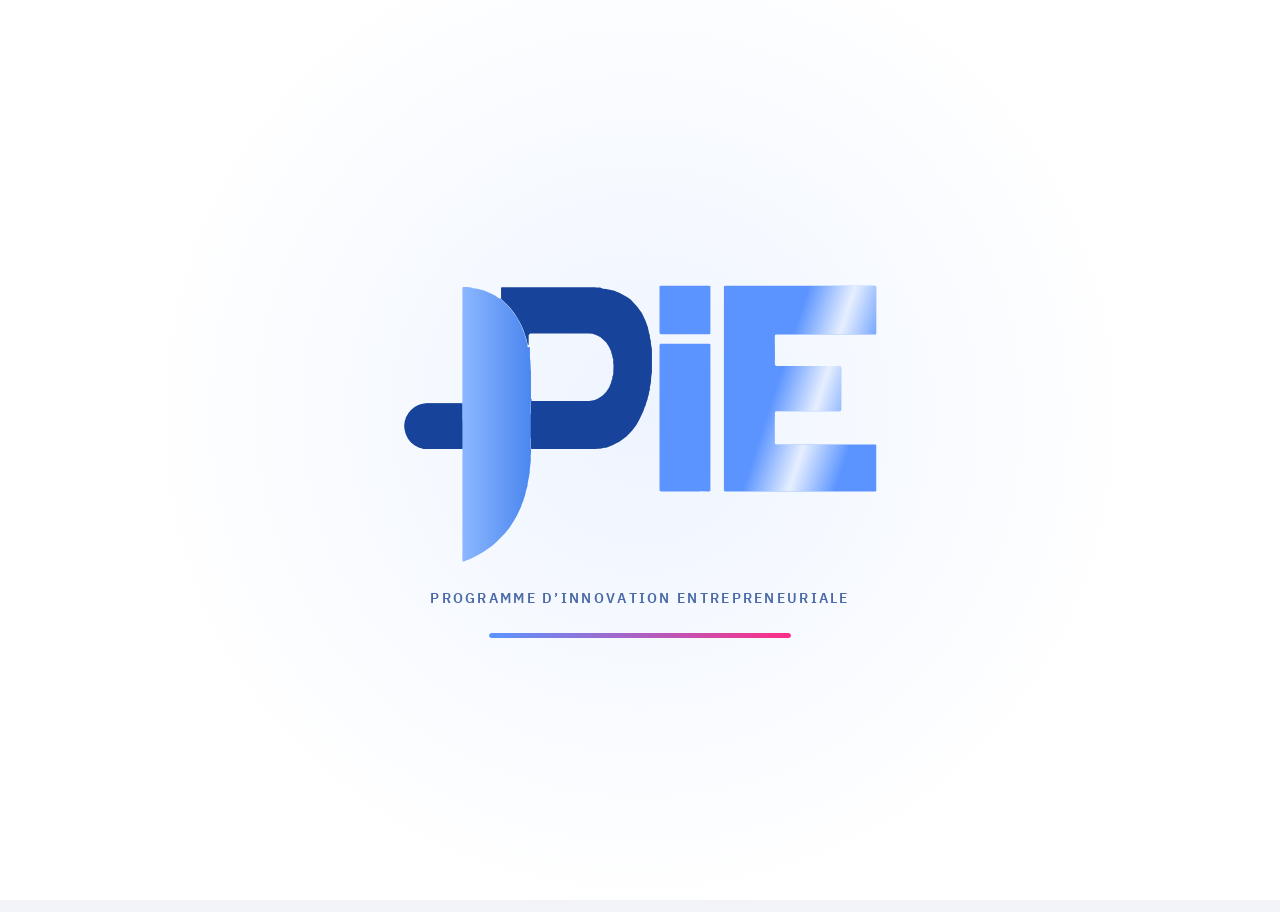
==== index.html @ 82e71725 "Add files via upload" ====
<!doctype html>
<html lang="ar" dir="rtl">
<head>
<meta charset="utf-8">
<meta name="viewport" content="width=device-width,initial-scale=1,viewport-fit=cover">
<meta name="theme-color" content="#154294">
<link rel="manifest" href="manifest.webmanifest">
<link rel="icon" type="image/png" href="icon-192.png">
<link rel="apple-touch-icon" href="apple-touch-icon.png">
<meta name="mobile-web-app-capable" content="yes">
<meta name="apple-mobile-web-app-capable" content="yes">
<meta name="apple-mobile-web-app-title" content="PIE">
<style>:root{color-scheme:light;padding-top:env(safe-area-inset-top,0px);padding-bottom:env(safe-area-inset-bottom,0px)}body{margin:0;font:14px system-ui,sans-serif}img{max-width:100%}[hidden]{display:none!important}</style>
<title>PIE</title>
<link rel="stylesheet" href="https://fonts.googleapis.com/css2?family=IBM+Plex+Sans+Arabic:wght@400;600&family=Reem+Kufi:wght@500;700&display=swap">
<style>
/* Layout: one phone-width column with three tabs (اليوم / التحديات / المذكرة).
   The eight-point khatam star from zellige tilework is the signature mark: outline = pending, filled = done. */
:root {
  --bg: #F2F4FA;
  --surface: #FFFFFF;
  --surface-2: #E8ECF7;
  --ink: #10173A;
  --ink-2: #4A5380;
  --line: #D5DAEE;
  --accent: #154294;
  --accent-ink: #FFFFFF;
  --gold-bg: #FFF1CC;
  --gold-ink: #7A4E00;
  --danger: #B42318;
  --font-display: "Reem Kufi", "Noto Kufi Arabic", "Segoe UI", system-ui, sans-serif;
  --font-body: "IBM Plex Sans Arabic", "Noto Sans Arabic", "Segoe UI", system-ui, sans-serif;
}
@media (prefers-color-scheme: dark) {
  :root:not([data-theme="light"]) {
    --bg: #0C1130; --surface: #151B42; --surface-2: #1F2754; --ink: #EAEDFF; --ink-2: #A3ABD6;
    --line: #2A3366; --accent: #8DB4FF; --accent-ink: #0C1130; --gold-bg: #3A2F10; --gold-ink: #FFD479; --danger: #FF8A7A;
    color-scheme: dark;
  }
}
:root[data-theme="dark"] {
  --bg: #0C1130; --surface: #151B42; --surface-2: #1F2754; --ink: #EAEDFF; --ink-2: #A3ABD6;
  --line: #2A3366; --accent: #8DB4FF; --accent-ink: #0C1130; --gold-bg: #3A2F10; --gold-ink: #FFD479; --danger: #FF8A7A;
  color-scheme: dark;
}

body {
  background: var(--bg);
  color: var(--ink);
  font-family: var(--font-body);
  font-size: 16px;
  line-height: 1.6;
  padding-block: 20px 48px;
  padding-left: max(16px, env(safe-area-inset-left, 0px));
  padding-right: max(16px, env(safe-area-inset-right, 0px));
}
.app { max-width: 520px; margin-inline: auto; display: grid; gap: 20px; }
.panel { display: grid; gap: 20px; }
button, input, textarea { font: inherit; color: inherit; }
button { cursor: pointer; }
:focus-visible { outline: 3px solid var(--accent); outline-offset: 2px; }

.head { display: grid; gap: 2px; }
.date { margin: 0; color: var(--ink-2); font-size: 14px; }
h1 { margin: 0; font-family: var(--font-display); font-weight: 700; font-size: 38px; line-height: 1.3; text-wrap: balance; }
h2 { margin: 0; font-family: var(--font-display); font-weight: 700; font-size: 22px; }
h3 { margin: 0; font-family: var(--font-display); font-weight: 700; font-size: 20px; line-height: 1.4; }
.sub { margin: 0; color: var(--ink-2); font-size: 14px; }

.tabs { position: sticky; top: max(8px, env(safe-area-inset-top, 0px)); z-index: 50; display: grid; grid-template-columns: repeat(5, minmax(0, 1fr)); gap: 2px; background: var(--surface); border: 1px solid var(--line); border-radius: 18px; padding: 5px; box-shadow: 0 6px 18px rgba(16,23,58,.08); }
.tab { position: relative; border: 0; background: none; border-radius: 14px; padding: 8px 2px 10px; display: grid; justify-items: center; gap: 2px; font-size: 12px; font-weight: 600; color: var(--ink-2); transition: color .2s; }
.tab svg { width: 24px; height: 24px; fill: none; stroke: currentColor; stroke-width: 1.8; stroke-linecap: round; stroke-linejoin: round; transition: transform .25s; }
.tab[aria-selected="true"] { color: var(--accent); }
.tab[aria-selected="true"] svg { transform: scale(1.08); }
.tab[aria-selected="true"] { background: var(--surface-2); }
.tab[aria-selected="true"]::after { content: ""; position: absolute; bottom: 2px; width: 22px; height: 3px; border-radius: 3px; background: var(--accent); }
.panel:not([hidden]) { animation: fade2 .28s ease; }

/* today card */
.today { background: var(--surface); border: 1px solid var(--line); border-radius: 22px; padding: 18px; display: grid; gap: 14px; }
.today-top { display: flex; align-items: center; gap: 16px; }
.big { font-family: var(--font-display); font-weight: 700; font-size: 60px; line-height: 1; display: flex; align-items: baseline; gap: 2px; font-variant-numeric: tabular-nums; }
.big .of { font-size: 26px; color: var(--ink-2); }
.t1 { margin: 0; font-weight: 600; font-size: 18px; }
.t2 { margin: 0; color: var(--ink-2); font-size: 14px; font-variant-numeric: tabular-nums; }
.stars { display: flex; flex-wrap: wrap; gap: 6px; }
.mini { width: 24px; height: 24px; color: var(--accent); flex: none; }
.mini polygon { fill: none; stroke: currentColor; stroke-width: 2.2; stroke-linejoin: round; }
.mini.on polygon { fill: currentColor; }
.cheer { margin: 0; font-size: 15px; }
.today.all { background: var(--accent); border-color: var(--accent); color: var(--accent-ink); }
.today.all .big .of, .today.all .t2 { color: inherit; opacity: .85; }
.today.all .mini { color: var(--accent-ink); }

.sec { display: flex; align-items: baseline; justify-content: space-between; gap: 12px; margin: 0 4px 8px; }
.sec span { color: var(--ink-2); font-size: 14px; }

.banner { display: flex; flex-wrap: wrap; align-items: center; justify-content: space-between; gap: 8px 12px; background: var(--gold-bg); color: var(--gold-ink); border-radius: 14px; padding: 10px 14px; font-size: 14px; margin-bottom: 10px; }
.banner p { margin: 0; min-width: 0; }
.banner button { background: none; border: 0; padding: 4px 0; font-weight: 600; text-decoration: underline; color: inherit; }

/* habit rows */
.habits { background: var(--surface); border: 1px solid var(--line); border-radius: 22px; padding-inline: 16px; }
.habit { display: grid; gap: 12px; padding-block: 16px; border-top: 1px solid var(--line); }
.habit:first-child { border-top: 0; }
.hrow { display: grid; grid-template-columns: 56px minmax(0, 1fr) 40px; gap: 14px; align-items: center; }
.hrow.noMenu { grid-template-columns: 56px minmax(0, 1fr); }
.star { width: 56px; height: 56px; padding: 0; border: 0; background: none; color: var(--accent); border-radius: 14px; }
.star svg { width: 100%; height: 100%; display: block; }
.star polygon { fill: transparent; stroke: currentColor; stroke-width: 2; stroke-linejoin: round; transition: fill .15s; }
.star:hover polygon { fill: var(--surface-2); }
.star[aria-pressed="true"] polygon { fill: var(--accent); }
.star .ck { fill: none; stroke: var(--accent-ink); stroke-width: 3.5; stroke-linecap: round; stroke-linejoin: round; }
.star.pop svg { animation: pop .28s ease-out; }
@keyframes pop { 0% { transform: scale(.78); } 60% { transform: scale(1.12); } 100% { transform: scale(1); } }
.info { min-width: 0; display: grid; gap: 4px; }
.name { margin: 0; font-weight: 600; font-size: 17px; line-height: 1.4; overflow-wrap: anywhere; display: flex; flex-wrap: wrap; gap: 4px 8px; align-items: center; }
.tag { font-size: 11px; font-weight: 600; background: var(--gold-bg); color: var(--gold-ink); border-radius: 6px; padding: 0 7px; }
.tag.ch { background: var(--surface-2); color: var(--accent); }
.meta { display: flex; flex-wrap: wrap; gap: 4px 10px; align-items: center; font-size: 13px; color: var(--ink-2); }
.pill { display: inline-block; background: var(--surface-2); color: var(--ink-2); border-radius: 999px; padding: 1px 11px; font-size: 13px; font-weight: 600; }
.pill.hot { background: var(--gold-bg); color: var(--gold-ink); }
.more { width: 40px; height: 40px; border: 0; background: none; border-radius: 12px; color: var(--ink-2); display: grid; place-items: center; }
.more:hover, .more[aria-expanded="true"] { background: var(--surface-2); }
.bar { height: 6px; border-radius: 99px; background: var(--surface-2); overflow: hidden; }
.bar i { display: block; height: 100%; background: var(--accent); border-radius: 99px; }

.week { display: grid; grid-template-columns: repeat(7, minmax(0, 1fr)); gap: 6px; }
.day { display: grid; gap: 4px; justify-items: center; border: 0; background: none; padding: 0; min-width: 0; }
.dl { font-size: 11px; color: var(--ink-2); line-height: 1.2; white-space: nowrap; }
.dt { width: 100%; height: 30px; border-radius: 8px; background: var(--surface-2); display: grid; place-items: center; color: var(--accent-ink); }
.dt svg { width: 14px; height: 14px; fill: none; stroke: currentColor; stroke-width: 2.4; stroke-linecap: round; stroke-linejoin: round; opacity: 0; }
.day.on .dt { background: var(--accent); }
.day.on .dt svg { opacity: 1; }
.day.today .dt { box-shadow: 0 0 0 2px var(--surface), 0 0 0 4px var(--accent); }
.day.today .dl { color: var(--accent); font-weight: 600; }
.day:hover .dt { filter: brightness(.95); }

.menu { display: flex; justify-content: flex-start; }
.danger { background: none; border: 1px solid var(--line); border-radius: 10px; color: var(--danger); padding: 6px 14px; font-size: 14px; font-weight: 600; }
.danger:hover { background: var(--surface-2); }
.empty { margin: 0; padding-block: 20px 8px; color: var(--ink-2); text-align: center; }
.goto { display: flex; flex-wrap: wrap; justify-content: center; gap: 8px; padding-bottom: 18px; }

/* shared form bits */
.card { background: var(--surface); border: 1px solid var(--line); border-radius: 22px; padding: 16px; display: grid; gap: 14px; }
.form { display: flex; gap: 10px; }
input[type="text"], input[type="number"], textarea {
  box-sizing: border-box; width: 100%; min-width: 0; border: 1px solid var(--line); background: var(--bg); border-radius: 12px; padding: 10px 14px; font-size: 16px;
}
input[type="text"], input[type="number"] { height: 48px; }
textarea { min-height: 76px; resize: vertical; field-sizing: content; line-height: 1.6; }
input::placeholder, textarea::placeholder { color: var(--ink-2); opacity: .8; }
.btn { height: 48px; padding-inline: 22px; border: 0; border-radius: 12px; background: var(--accent); color: var(--accent-ink); font-weight: 600; }
.btn:disabled { opacity: .4; cursor: default; }
.btn.ghost { background: none; border: 1px solid var(--line); color: var(--ink); }
.sug-label { margin: 0; font-size: 13px; color: var(--ink-2); }
.chips { display: flex; flex-wrap: wrap; gap: 8px; }
.chip { border: 1px solid var(--line); background: none; border-radius: 999px; padding: 6px 14px; font-size: 14px; }
.chip:hover { background: var(--surface-2); }
.lab { display: block; margin: 0 0 6px; font-size: 14px; font-weight: 600; }

/* challenges */
.grid { display: grid; grid-template-columns: repeat(5, minmax(0, 1fr)); gap: 6px; }
.cell { height: 44px; border: 0; border-radius: 10px; background: var(--surface-2); color: var(--ink-2); font-family: var(--font-display); font-weight: 700; font-variant-numeric: tabular-nums; }
.cell.on { background: var(--accent); color: var(--accent-ink); }
.cell.now { box-shadow: 0 0 0 2px var(--surface), 0 0 0 4px var(--accent); }
.cell:disabled { opacity: .45; cursor: default; }
.cell.on:disabled { opacity: 1; }
/* library */
.lib-note { gap: 10px; }
.lib-note input[type="text"] { font-weight: 700; }
.lib-note textarea { min-height: 120px; }
.lib-pdf { display: flex; align-items: center; gap: 10px; padding: 10px 0; border-top: 1px solid var(--line); }
.lib-pdf:first-child { border-top: 0; }
.lib-pdf .pi { flex: 1; min-width: 0; }
.lib-pdf .pn { margin: 0; font-weight: 600; overflow-wrap: anywhere; }
.lib-pdf .btn { height: 40px; padding-inline: 16px; }
.star:disabled { cursor: default; }
.gl { display: flex; justify-content: space-between; gap: 8px; margin: 0 0 8px; font-size: 14px; font-weight: 600; }
.gl span { color: var(--ink-2); font-weight: 400; font-variant-numeric: tabular-nums; }
.pick { display: grid; gap: 8px; }
.opt { display: flex; align-items: flex-start; gap: 10px; text-align: start; border: 1px solid var(--line); background: none; border-radius: 12px; padding: 10px 14px; line-height: 1.5; }
.opt:hover { background: var(--surface-2); }
.opt[aria-pressed="true"] { border-color: var(--accent); background: var(--surface-2); box-shadow: inset 0 0 0 1px var(--accent); }
.opt .mk { flex: none; width: 20px; height: 20px; margin-top: 2px; border: 2px solid var(--accent); border-radius: 6px; display: grid; place-items: center; }
.opt .mk svg { width: 12px; height: 12px; fill: none; stroke: var(--accent-ink); stroke-width: 3; stroke-linecap: round; stroke-linejoin: round; opacity: 0; }
.opt[aria-pressed="true"] .mk { background: var(--accent); }
.opt[aria-pressed="true"] .mk svg { opacity: 1; }
.opt small { display: block; color: var(--ink-2); font-size: 13px; }
.opts { display: flex; flex-wrap: wrap; gap: 8px; }
.opts .opt { padding: 8px 18px; }
.row-end { display: flex; flex-wrap: wrap; gap: 8px 12px; align-items: center; justify-content: space-between; }

/* workbook */
.wlist { background: var(--surface); border: 1px solid var(--line); border-radius: 22px; padding-inline: 16px; }
.wsec { border-top: 1px solid var(--line); }
.wsec:first-child { border-top: 0; }
.whead { width: 100%; display: grid; grid-template-columns: 24px minmax(0, 1fr) auto; gap: 14px; align-items: center; text-align: start; background: none; border: 0; padding-block: 14px; }
.whead .wt { font-family: var(--font-display); font-weight: 700; font-size: 18px; line-height: 1.4; display: flex; flex-wrap: wrap; gap: 4px 8px; align-items: center; }
.whead .wp { color: var(--ink-2); font-size: 13px; font-variant-numeric: tabular-nums; }
.wbody { display: grid; gap: 16px; padding-bottom: 18px; }
.q { display: block; margin: 0 0 6px; font-weight: 600; font-size: 15px; line-height: 1.6; }
.hint { margin: 0; color: var(--ink-2); font-size: 14px; background: var(--surface-2); border-radius: 12px; padding: 8px 12px; }
.tbl { display: grid; gap: 10px; }
.trow { border: 1px solid var(--line); border-radius: 14px; padding: 12px; display: grid; gap: 10px; }
.trow h4 { margin: 0; font-family: var(--font-display); font-size: 17px; }
.fld label { display: block; margin-bottom: 4px; font-size: 13px; color: var(--ink-2); line-height: 1.5; }
.total { display: grid; gap: 6px; }
.total p { margin: 0; font-size: 14px; }
.total b { font-family: var(--font-display); font-size: 20px; font-variant-numeric: tabular-nums; }
.share { margin: 0; font-size: 13px; color: var(--ink-2); }
.foot { margin: 0; text-align: center; font-size: 13px; color: var(--ink-2); }

.tools { display: grid; grid-template-columns: 1fr; gap: 10px; }
.tools .btn { width: 100%; }
#toolmsg { margin: 0; min-height: 1.6em; }
.head { display: flex; align-items: center; gap: 12px; }
.head .logo { order: 1; } .head .date { order: 2; flex: 1; text-align: center; font-size: 13px; } .head .menu-btn { order: 3; }
html[dir="ltr"] .head .menu-btn { order: 0; }
.menu-btn { flex: none; width: 44px; height: 44px; display: grid; place-items: center; border: 1px solid var(--line); border-radius: 12px; background: var(--surface); color: var(--ink); }
.menu-btn svg { width: 22px; height: 22px; fill: none; stroke: currentColor; stroke-width: 2; stroke-linecap: round; }
.logo { display: flex; align-items: center; direction: ltr; line-height: 0; padding-block: 4px 2px; }
.logo svg { height: 38px; width: auto; }
.pd { fill: var(--pd); } .pl { fill: var(--pl); }
:root { --pd: #154294; --pl: #5B93FF; }
@media (prefers-color-scheme: dark) { :root:not([data-theme="light"]) { --pd: #A9C4FF; --pl: #7FA8FF; } }
:root[data-theme="dark"] { --pd: #A9C4FF; --pl: #7FA8FF; }
a.btn { display: inline-flex; align-items: center; justify-content: center; text-decoration: none; }
.ikihero { display: grid; gap: 14px; }
.iki-svg { width: 100%; max-width: 330px; margin: 0 auto; display: block; overflow: visible; }
.iki-svg circle { transition: fill-opacity .35s; }
.iki-svg text { fill: var(--ink); font-family: var(--font-body); font-size: 11px; font-weight: 600; text-anchor: middle; }
.iki-svg .ctr { font-family: var(--font-display); font-size: 13px; fill: var(--accent); }
.iki-svg.anim circle { transform-box: fill-box; transform-origin: center; animation: ikin .8s cubic-bezier(.2,.8,.2,1) both; }
.iki-svg.anim circle:nth-of-type(2) { animation-delay: .12s; } .iki-svg.anim circle:nth-of-type(3) { animation-delay: .24s; } .iki-svg.anim circle:nth-of-type(4) { animation-delay: .36s; }
@keyframes ikin { from { transform: scale(.2); opacity: 0; } }
.pct { display: flex; justify-content: space-between; font-size: 14px; font-weight: 600; margin-bottom: 6px; }
.pct span { color: var(--ink-2); font-weight: 400; }
.bar i { transition: width .4s ease; }
.scrim { position: fixed; inset: 0; z-index: 60; background: rgba(8,12,40,.5); animation: fade2 .2s ease; }
.drawer { position: fixed; top: 0; bottom: 0; left: 0; z-index: 70; width: min(320px, 86vw); box-sizing: border-box; background: var(--bg); border-inline-end: 1px solid var(--line); padding: max(20px, env(safe-area-inset-top, 0px)) 18px 24px; display: grid; align-content: start; gap: 14px; overflow-y: auto; animation: slin .25s ease; }
.scrim[hidden], .drawer[hidden] { display: none !important; }
.dhead { display: flex; justify-content: space-between; align-items: center; }
.dhead h2 { margin: 0; }
.x { width: 40px; height: 40px; border: 1px solid var(--line); border-radius: 12px; background: var(--surface); line-height: 1; }
.drawer h3 { margin: 6px 0 0; font-size: 14px; color: var(--ink-2); font-weight: 600; }
.seg { display: grid; grid-template-columns: repeat(auto-fit, minmax(90px, 1fr)); gap: 8px; }
.seg button { min-height: 44px; border: 1px solid var(--line); border-radius: 12px; background: var(--surface-2); font-weight: 600; }
.seg button[aria-pressed="true"] { background: var(--accent); color: var(--accent-ink); border-color: var(--accent); }
.setrow { display: flex; align-items: center; justify-content: space-between; gap: 12px; min-height: 52px; padding: 8px 14px; box-sizing: border-box; background: var(--surface); border: 1px solid var(--line); border-radius: 12px; }
.setlab { font-size: 15px; font-weight: 600; color: var(--ink); }
.lsel { position: relative; z-index: 5; }
.lsel-btn { width: 100%; box-sizing: border-box; min-height: 44px; display: flex; align-items: center; justify-content: space-between; gap: 10px; padding: 0 16px; border: 0; border-radius: 10px; background: #383B41; color: #fff; font-size: 14px; font-weight: 500; text-align: start; }
:root[data-theme="dark"] .lsel-btn { background: #262E5E; }
@media (prefers-color-scheme: dark) { :root:not([data-theme="light"]) .lsel-btn { background: #262E5E; } }
.lsel-btn:focus-visible, .lopt:focus-visible { outline: 2px solid var(--accent); outline-offset: 2px; }
.lsel-chev { width: 16px; height: 16px; flex: none; fill: none; stroke: currentColor; stroke-width: 2.4; stroke-linecap: round; stroke-linejoin: round; opacity: .85; transition: transform .2s ease; }
.lsel-btn[aria-expanded="true"] .lsel-chev { transform: rotate(180deg); }
.lsel-list { position: absolute; inset-inline: 0; top: calc(100% + 8px); margin: 0; padding: 6px 0; list-style: none; background: var(--surface); border: 1px solid var(--line); border-radius: 10px; box-shadow: 0 12px 32px rgba(16,23,58,.2); overflow: hidden; animation: lsin .16s ease; }
@keyframes lsin { from { opacity: 0; transform: translateY(-6px); } }
.lopt { width: 100%; box-sizing: border-box; min-height: 44px; display: flex; align-items: center; gap: 14px; padding: 0 18px; border: 0; background: none; color: var(--ink-2); font-size: 14px; text-align: start; }
.lopt:hover { background: var(--surface-2); }
.lopt[aria-selected="true"], .lopt[aria-selected="true"]:hover { background: #2F9FE0; color: #fff; font-weight: 600; }
.lopt .lname { min-width: 0; }
.lopt .chk { width: 18px; height: 18px; flex: none; margin-inline-start: auto; fill: none; stroke: currentColor; stroke-width: 2.6; stroke-linecap: round; stroke-linejoin: round; opacity: 0; }
.lopt[aria-selected="true"] .chk { opacity: 1; }
.flag { width: 28px; height: 20px; flex: none; border-radius: 3px; box-shadow: 0 1px 3px rgba(0,0,0,.28); }
.about { margin: 10px 0 0; padding-top: 14px; border-top: 1px solid var(--line); text-align: center; font-size: 13px; color: var(--ink-2); }
.about .vl { display: block; margin-top: 4px; font-size: 12px; }
.about b { display: block; text-wrap: balance; font-family: var(--font-display); font-size: 16px; color: var(--ink); letter-spacing: .08em; direction: ltr; }
.support { display: grid; gap: 8px; }
.support .btn { width: 100%; box-sizing: border-box; gap: 8px; text-align: center; }
.support .btn svg { width: 18px; height: 18px; flex: none; fill: none; stroke: currentColor; stroke-width: 2; stroke-linecap: round; stroke-linejoin: round; }
html[dir="rtl"] .support .btn svg { transform: scaleX(-1); }
.support .sub { text-align: center; }
.splash { position: fixed; inset: 0; z-index: 100; display: grid; place-content: center; justify-items: center; gap: 14px; background: #fff; color: #154294; transition: opacity .5s ease, visibility .5s; }
@keyframes fill { to { transform: none; } }
.splash { --dark: #17449a; --mid: #5b94ff; --pink: #ff2d87; background: radial-gradient(circle at 50% 46%, #eef4ff 0, #fff 62%); }
.sp-stage { width: min(94vw, 540px); text-align: center; }
.sp-stage svg { width: 100%; height: auto; overflow: visible; display: block; }
.sp-o { fill: none; stroke-width: 2.4; stroke-linejoin: round; stroke-linecap: round; stroke-dasharray: 1; stroke-dashoffset: 1; filter: drop-shadow(0 0 3px rgba(91,148,255,.7));
  animation-name: spdraw, spfadeo; animation-duration: 1.25s, .5s; animation-fill-mode: forwards; animation-timing-function: cubic-bezier(.65,0,.25,1); }
.sp-o.sp-dk { stroke: var(--dark); } .sp-o.sp-md { stroke: var(--mid); } .sp-o.sp-lg { stroke: #8cb8ff; }
@keyframes spdraw { to { stroke-dashoffset: 0; } }
@keyframes spfadeo { to { stroke-opacity: 0; } }
.sp-pk { fill: none; stroke: var(--pink); stroke-width: 3.4; stroke-linecap: round; stroke-dasharray: .05 .95; stroke-dashoffset: 0; opacity: 0; animation: sprun 1.5s linear forwards; }
@keyframes sprun { 0% { opacity: 1; stroke-dashoffset: 0; } 85% { opacity: 1; } 100% { opacity: 0; stroke-dashoffset: -1.3; } }
.sp-f { opacity: 0; transform-box: fill-box; transform-origin: center; transform: scale(.92); animation: spfill .7s cubic-bezier(.2,.8,.2,1) forwards; }
@keyframes spfill { to { opacity: 1; transform: none; } }
.sp-fl { stroke-width: 3; stroke-linecap: round; opacity: 0; animation: spfly 1.2s cubic-bezier(.7,0,.25,1) forwards; }
.sp-fl.sp-a { stroke: var(--mid); } .sp-fl.sp-b { stroke: var(--pink); } .sp-fl.sp-c { stroke: var(--dark); }
@keyframes spfly { 0% { opacity: 0; transform: translateX(-380px); } 15% { opacity: 1; } 75% { opacity: 1; } 100% { opacity: 0; transform: translateX(560px); } }
.sp-shine { transform: translateX(-260px) skewX(-18deg); animation: spshine 1.1s ease-in-out 2.9s forwards; }
@keyframes spshine { to { transform: translateX(620px) skewX(-18deg); } }
.sp-glow { opacity: 0; transform-box: fill-box; transform-origin: center; animation: spglow 1.6s ease-out 2.2s forwards; }
@keyframes spglow { 0% { opacity: 0; transform: scale(.4); } 40% { opacity: .55; } 100% { opacity: 0; transform: scale(1.5); } }
.sp-float { animation: spfloat 3.2s ease-in-out 4s infinite; }
@keyframes spfloat { 50% { transform: translateY(-4px); } }
.sp-tag { display: flex; flex-wrap: wrap; justify-content: center; margin: 4px 0 0; font-size: clamp(9.5px, 2.6vw, 13.5px); letter-spacing: .17em; color: #4a6aa8; font-weight: 600; }
.sp-tag span { display: inline-block; white-space: pre; opacity: 0; transform: translateY(10px); animation: spup .5s ease forwards; }
@keyframes spup { to { opacity: 1; transform: none; } }
.sp-ld { width: 56%; height: 5px; border-radius: 5px; background: #dfe7fb; margin: 24px auto 0; overflow: hidden; opacity: 0; animation: spup .3s ease 3.6s forwards; }
.sp-ld i { display: block; height: 100%; width: 0; border-radius: 5px; background: linear-gradient(90deg, var(--mid), var(--pink)); animation: spload 1.5s cubic-bezier(.3,.7,.3,1) 3.7s forwards; }
@keyframes spload { to { width: 100%; } }
.splash.out { opacity: 0; visibility: hidden; }
@keyframes rise { to { opacity: 1; transform: none; } }
@keyframes fade { to { opacity: .85; } }
@keyframes fade2 { from { opacity: 0; } }
@keyframes slin { from { transform: translateX(-100%); } }
/* ---- day/night switch (inline SVG scenes, CSS-only animation) ---- */
.dn { --s: 0; --dn-t: .7s; position: relative; display: block; flex: none; width: 84px; height: 36px; padding: 0; border: 0; background: none; border-radius: 18px; cursor: pointer; touch-action: manipulation; -webkit-tap-highlight-color: transparent; }
.dn[aria-checked="true"] { --s: 1; }
.dn::before { content: ''; position: absolute; inset: -8px -4px; }
.dn:focus-visible { outline: 2px solid var(--accent); outline-offset: 3px; }
.dn-track { position: absolute; inset: 0; border-radius: 18px; overflow: hidden; background: #FB9B26; box-shadow: 0 1px 4px rgba(0,0,0,.22); isolation: isolate; }
.dn-sc { position: absolute; inset: 0; width: 100%; height: 100%; display: block; }
.dn-night { opacity: var(--s); transition: opacity .6s ease; }
.dn-rim { position: absolute; inset: 0; border-radius: 18px; pointer-events: none; box-shadow: inset 0 1px 4px rgba(120,40,0,.4), inset 0 0 0 1px rgba(255,255,255,.14); transition: box-shadow var(--dn-t) ease; }
.dn[aria-checked="true"] .dn-rim { box-shadow: inset 0 1px 5px rgba(20,0,50,.55), inset 0 0 0 1px rgba(255,255,255,.1); }
.dn-knob { position: absolute; top: 4px; left: 4px; width: 28px; height: 28px; border-radius: 50%; box-shadow: 0 2px 5px rgba(40,10,60,.38), 0 1px 1px rgba(0,0,0,.22); transform: translateX(calc(48px * var(--s))); transition: transform var(--dn-t) cubic-bezier(.34,1.3,.64,1); }
.dn-ks { display: block; width: 100%; height: 100%; border-radius: 50%; transition: transform .18s ease-out; }
.dn:active .dn-ks { transform: scale(1.12, .9); }
.dn-kr { display: block; width: 100%; height: 100%; border-radius: 50%; transform: rotate(calc(140deg * var(--s))); transition: transform var(--dn-t) cubic-bezier(.34,1.3,.64,1);
  background: radial-gradient(circle at 68% 66%, rgba(0,0,0,.07) 0 9%, transparent 10%), radial-gradient(circle at 36% 30%, rgba(0,0,0,.05) 0 6%, transparent 7%), linear-gradient(150deg, #fff 12%, #d9d9de 100%);
  box-shadow: inset -2px -2px 4px rgba(0,0,0,.1); }
/* parallax layers: day layer slides out as night arrives, night layer slides in */
.dn-l { transition: transform var(--dn-t) cubic-bezier(.45,.05,.2,1); }
.dn-l1 { --k: 5px; } .dn-l2 { --k: 9px; } .dn-l3 { --k: 13px; } .dn-l4 { --k: 17px; } .dn-lc { --k: 3px; }
.dn-day .dn-l { transform: translateX(calc(var(--k) * var(--s) * -1)); }
.dn-night .dn-l { transform: translateX(calc(var(--k) * (1 - var(--s)))); }
/* sun sets / moon rises along an arc (x and y use different easing) */
.dn-sunx { transform: translateX(calc(24px * var(--s))); transition: transform var(--dn-t) cubic-bezier(.3,.1,.3,1); }
.dn-suny { transform: translateY(calc(48px * var(--s))); transition: transform var(--dn-t) cubic-bezier(.2,.7,.3,1); }
.dn[aria-checked="true"] .dn-suny { transition-timing-function: cubic-bezier(.55,0,.85,.45); }
.dn-moonx { transform: translateX(calc(-18px * (1 - var(--s)))); transition: transform var(--dn-t) cubic-bezier(.3,.1,.3,1); }
.dn-moony { transform: translateY(calc(50px * (1 - var(--s)))); transition: transform var(--dn-t) cubic-bezier(.55,0,.85,.45); }
.dn[aria-checked="true"] .dn-moony { transition-timing-function: cubic-bezier(.2,.7,.3,1); }
.dn-halo { transform-box: fill-box; transform-origin: center; }
.dn-sh { opacity: .9; }
@keyframes dn-drift { from { transform: translateX(-3px); } to { transform: translateX(4px); } }
@keyframes dn-pulse { 0%, 100% { transform: scale(.92); opacity: .8; } 50% { transform: scale(1.14); opacity: 1; } }
@keyframes dn-twk { 0%, 100% { opacity: .2; } 50% { opacity: 1; } }
@keyframes dn-shoot { 0%, 68% { opacity: 0; transform: translate(12px, -5px); } 72% { opacity: 1; } 88% { opacity: 0; transform: translate(-14px, 6px); } 100% { opacity: 0; transform: translate(-14px, 6px); } }
@media (prefers-reduced-motion: no-preference) {
  .dn .dn-drift { animation: dn-drift 9s ease-in-out infinite alternate; }
  .dn .dn-drift.b { animation-duration: 12s; animation-delay: -4s; animation-direction: alternate-reverse; }
  .dn:not([aria-checked="true"]) .dn-halo { animation: dn-pulse 2.8s ease-in-out infinite; }
  .dn[aria-checked="true"] .dn-st { animation: dn-twk 2.4s ease-in-out infinite; }
  .dn[aria-checked="true"] .dn-st:nth-child(2n) { animation-duration: 3.1s; animation-delay: -.7s; }
  .dn[aria-checked="true"] .dn-st:nth-child(3n) { animation-duration: 1.9s; animation-delay: -1.3s; }
  .dn[aria-checked="true"] .dn-sh { animation: dn-shoot 4.6s linear infinite backwards; animation-delay: -2.9s; }
  .dn[aria-checked="true"] .dn-sh2 { animation-duration: 5.4s; animation-delay: -1.2s; }
  .dn[aria-checked="true"] .dn-sh3 { animation-duration: 6.3s; animation-delay: -4.6s; }
  /* short colour fade over the whole page, only while the toggle runs */
  html.theme-anim, html.theme-anim *:not(.dn):not(.dn *) { transition: background-color .3s ease, color .3s ease, border-color .3s ease, fill .3s ease, stroke .3s ease, box-shadow .3s ease !important; }
}
/* ---- PDF export: dialog (screen) ---- */
.pscrim { z-index: 80; }
.pdlg { position: fixed; z-index: 90; left: 50%; top: 50%; transform: translate(-50%, -50%); width: min(92vw, 380px); max-height: 90vh; overflow-y: auto; box-sizing: border-box; background: var(--surface); color: var(--ink); border: 1px solid var(--line); border-radius: 22px; padding: 20px 18px; display: grid; gap: 14px; box-shadow: 0 12px 40px rgba(0,0,0,.35); }
.pdlg[hidden], .pscrim[hidden] { display: none !important; }
.pdlg h2 { margin: 0; }
.pdlg .chk { display: flex; gap: 12px; align-items: flex-start; padding: 10px 12px; border: 1px solid var(--line); border-radius: 12px; background: var(--bg); cursor: pointer; }
.pdlg .chk input { flex: none; width: 22px; height: 22px; margin: 2px 0 0; accent-color: var(--accent); }
.pdlg .chk span { display: grid; gap: 2px; min-width: 0; }
.pdlg .chk b { font-size: 15px; }
.pdlg .chk small { color: var(--ink-2); font-size: 13px; line-height: 1.5; }
.pdlg .prow { display: flex; flex-wrap: wrap; gap: 10px; justify-content: flex-end; }
.pdlg .prow .btn { flex: 1 1 auto; }
.wbtools { margin: 0 0 14px; display: flex; }
.btn.ic { display: inline-flex; align-items: center; justify-content: center; gap: 8px; }
.btn.ic svg { width: 18px; height: 18px; flex: none; fill: none; stroke: currentColor; stroke-width: 2; stroke-linecap: round; stroke-linejoin: round; }
.wbtools .btn { height: 44px; }

/* ---- PDF export: the report (hidden on screen, shown only while exporting) ---- */
#print-root { display: none; font-family: "Segoe UI", "Noto Naskh Arabic", "Noto Sans Arabic", Tahoma, Arial, sans-serif; color: #14171f; font-size: 10.5pt; line-height: 1.55; background: #fff; -webkit-print-color-adjust: exact; print-color-adjust: exact; }
#print-root * { box-sizing: border-box; -webkit-print-color-adjust: exact; print-color-adjust: exact; }
#print-root h1, #print-root h2, #print-root h3, #print-root p { font-family: inherit; }
.pr-end { margin-top: 10mm; padding-top: 3mm; border-top: .3mm solid #c4cbe3; text-align: center; font-size: 8pt; color: #555; direction: ltr; break-inside: avoid; }
.pr-brand { display: flex; align-items: baseline; gap: 4mm; direction: ltr; justify-content: flex-start; }
html[dir="rtl"] .pr-brand { justify-content: flex-end; }
.pr-logo { font-size: 26pt; font-weight: 800; letter-spacing: .14em; color: #154294; line-height: 1; }
.pr-tag { font-size: 6.8pt; letter-spacing: .14em; color: #667; }
.pr-title { font-size: 20pt; line-height: 1.3; margin: 7mm 0 5mm; font-weight: 700; color: #10173A; }
.pr-meta { display: flex; flex-wrap: wrap; gap: 4mm 12mm; }
.pr-meta > div { min-width: 58mm; }
.pr-meta small { display: block; font-size: 7.5pt; letter-spacing: .08em; text-transform: uppercase; color: #667; }
.pr-meta b { font-size: 11.5pt; font-weight: 600; }
.pr-meta .pr-line { height: 6mm; }
.pr-accent { height: 1.1mm; margin-top: 6mm; border-radius: 1mm; background: linear-gradient(to right, #154294, #5B93FF); }
.pr-h2 { font-size: 14pt; font-weight: 700; color: #154294; margin: 8mm 0 3mm; padding-bottom: 1.5mm; border-bottom: .3mm solid #c4cbe3; break-after: avoid; }
.pr-part { margin-top: 5mm; }
.pr-card { border: .3mm solid #b9c1de; border-radius: 2mm; padding: 4mm 5mm; margin: 0 0 5mm; break-inside: avoid; }
.pr-card h3 { margin: 0 0 1.5mm; font-size: 11.5pt; color: #10173A; }
.pr-stat { display: flex; align-items: baseline; gap: 3mm; margin: 2mm 0 1.5mm; }
.pr-stat b { font-size: 20pt; line-height: 1; color: #154294; direction: ltr; }
.pr-stat span { font-size: 9.5pt; color: #444; }
.pr-bar { height: 2.8mm; border: .3mm solid #154294; border-radius: 2mm; overflow: hidden; margin-bottom: 3mm; background: #fff; }
.pr-bar i { display: block; height: 100%; background: #154294; }
.pr-days { display: grid; grid-template-columns: repeat(10, 7.5mm); gap: 1.3mm; margin: 0 0 3mm; direction: ltr; }
html[dir="rtl"] .pr-days { direction: rtl; }
.pr-day { height: 7.5mm; border: .3mm solid #8c94b0; border-radius: .9mm; font-size: 6.5pt; display: grid; place-items: center; color: #556; background: #fff; }
.pr-day.on { background: #154294; border-color: #154294; color: #fff; font-weight: 700; }
.pr-kv { display: flex; flex-wrap: wrap; gap: 1mm 8mm; font-size: 9pt; color: #333; margin: 0 0 3mm; }
.pr-kv b { font-weight: 600; }
.pr-sec { margin-top: 7mm; }
.pr-sec > h3 { font-size: 12.5pt; margin: 0 0 1mm; color: #10173A; break-after: avoid; display: flex; gap: 3mm; align-items: center; flex-wrap: wrap; }
.pr-badge { font-size: 7.5pt; font-weight: 600; border: .3mm solid #555; border-radius: 1mm; padding: 0 1.6mm; color: #333; }
.pr-intro { font-size: 9.5pt; color: #444; margin: 0 0 3.5mm; break-after: avoid; }
.pr-q { margin: 0 0 4.5mm; break-inside: avoid; }
.pr-qt { font-weight: 600; font-size: 10pt; margin: 0 0 1.3mm; break-after: avoid; color: #10173A; }
.pr-a { border-inline-start: .7mm solid #8fa6dd; padding-inline-start: 3mm; white-space: pre-wrap; overflow-wrap: anywhere; font-size: 10.5pt; }
.pr-w .pr-line, .pr-meta .pr-line { display: block; height: 6.5mm; border-bottom: .25mm dotted #8a8f9e; }
.pr-hint { font-size: 8.8pt; color: #5a5f6e; margin: 0 0 3.5mm; break-after: avoid; padding-inline-start: 3mm; border-inline-start: .5mm solid #d5d9e6; }
.pr-opts { display: flex; flex-wrap: wrap; gap: 2mm 6mm; }
.pr-list { display: grid; gap: 1.5mm; }
.pr-o { display: flex; align-items: flex-start; gap: 2.2mm; }
.pr-o.on { font-weight: 600; }
.pr-cb { position: relative; flex: none; display: inline-block; width: 3.6mm; height: 3.6mm; margin-top: .9mm; border: .4mm solid #2b3350; border-radius: .7mm; background: #fff; }
.pr-cb.rd { border-radius: 50%; }
.pr-cb.on:not(.rd)::after { content: ""; position: absolute; left: 1mm; top: -.15mm; width: 1.2mm; height: 2.6mm; border: solid #154294; border-width: 0 .55mm .55mm 0; transform: rotate(45deg); }
.pr-cb.rd.on::after { content: ""; position: absolute; left: .65mm; top: .65mm; right: .65mm; bottom: .65mm; border-radius: 50%; background: #154294; }
.pr-t { width: 100%; border-collapse: collapse; table-layout: fixed; font-size: 8.8pt; margin: 0 0 5mm; }
.pr-t.keep { break-inside: avoid; }
.pr-t th, .pr-t td { border: .3mm solid #8c94b0; padding: 1.5mm 2mm; vertical-align: top; text-align: start; overflow-wrap: anywhere; }
.pr-t thead { display: table-header-group; break-after: avoid; }
.pr-t thead th { background: #eef1fa; font-weight: 600; font-size: 8pt; color: #10173A; }
.pr-t tbody th { background: #f6f7fb; font-weight: 600; }
.pr-t tr, .pr-t tbody.pr-g { break-inside: avoid; }
.pr-t .pr-rh th { background: #eef1fa; }
.pr-t .pr-rh small { display: block; font-weight: 400; font-size: 7.8pt; color: #555; margin-top: .6mm; }
.pr-t .pr-tot th, .pr-t .pr-tot td { background: #f1f3fa; font-weight: 700; }
.pr-t td .pr-o { margin: 0 0 1mm; }
.pr-t td .pr-opts { gap: 1mm 3mm; }
.pr-t .pr-line { height: 5.5mm; }
.pr-t .pr-ac { white-space: pre-wrap; border: 0; padding: 0; }

/* ===== settings drawer: grouped accordion ===== */
html.menu-lock, html.menu-lock body { overflow: hidden !important; overscroll-behavior: none; }
.scrim { backdrop-filter: blur(3px); -webkit-backdrop-filter: blur(3px); }
.drawer { display: flex; flex-direction: column; gap: 0; padding: 0; overflow: hidden; width: min(340px, 88vw); overscroll-behavior: contain; box-shadow: 0 0 44px rgba(8,12,40,.35); animation: dslide .5s cubic-bezier(.2,.9,.25,1.04); }
@keyframes dslide { from { transform: translateX(-104%); } }
.dhead { flex: none; padding: max(18px, env(safe-area-inset-top, 0px)) 18px 12px; border-bottom: 1px solid var(--line); background: var(--bg); }
.dtitle { display: grid; gap: 4px; justify-items: start; }
.vtag { display: inline-flex; align-items: center; gap: 4px; font-size: 12px; color: var(--ink-2); background: var(--surface-2); border: 1px solid var(--line); border-radius: 999px; padding: 1px 11px; }
.vtag b { color: var(--accent); font-family: var(--font-display); letter-spacing: .04em; direction: ltr; }
.dbody { flex: 1; min-height: 0; overflow-y: auto; overscroll-behavior: contain; -webkit-overflow-scrolling: touch; padding: 14px 16px 18px; display: flex; flex-direction: column; gap: 12px; scrollbar-width: thin; }
.dbody > .acc { flex: none; }
.acc { background: var(--surface); border: 1px solid var(--line); border-radius: 20px; overflow: hidden; transition: border-color .3s ease, box-shadow .35s ease, transform .2s ease; animation: accup .55s cubic-bezier(.2,.9,.25,1.1) both; animation-delay: calc(var(--n, 0) * 70ms + 140ms); }
.acc.open { border-color: var(--accent); box-shadow: 0 10px 28px color-mix(in srgb, var(--accent) 20%, transparent); }
@keyframes accup { from { opacity: 0; transform: translateY(22px) scale(.96); } }
.acc-h { width: 100%; display: flex; align-items: center; gap: 12px; min-height: 62px; padding: 10px 14px; border: 0; background: none; color: var(--ink); font: inherit; font-size: 16px; font-weight: 700; text-align: start; }
.acc-h:active { transform: scale(.985); }
.acc-h:focus-visible, .trow:focus-visible { outline: 2px solid var(--accent); outline-offset: -2px; }
.acc-ic { flex: none; width: 40px; height: 40px; border-radius: 13px; display: grid; place-items: center; background: var(--surface-2); color: var(--accent); transition: transform .5s cubic-bezier(.34,1.56,.64,1), background .3s ease, color .3s ease; }
.acc-ic svg, .trow .ti svg { width: 21px; height: 21px; fill: none; stroke: currentColor; stroke-width: 2; stroke-linecap: round; stroke-linejoin: round; }
.acc.open .acc-ic { background: var(--accent); color: var(--accent-ink); transform: rotate(-10deg) scale(1.1); }
.acc-t { flex: 1; }
.acc-chev { flex: none; width: 20px; height: 20px; fill: none; stroke: var(--ink-2); stroke-width: 2.4; stroke-linecap: round; stroke-linejoin: round; transition: transform .45s cubic-bezier(.34,1.56,.64,1); }
.acc.open .acc-chev { transform: rotate(180deg); stroke: var(--accent); }
.acc-b { display: block; height: 0; overflow: hidden; visibility: hidden; transition: height .45s cubic-bezier(.2,.8,.2,1), visibility 0s linear .45s; }
.acc.open .acc-b { height: var(--h, auto); visibility: visible; transition-delay: 0s; }
.acc-in { display: block; }
.acc-pad { padding: 2px 14px 16px; display: grid; gap: 10px; }
.acc.open .acc-pad > * { animation: itemin .5s cubic-bezier(.2,.9,.25,1.1) both; animation-delay: calc(var(--i, 0) * 55ms + 110ms); }
.acc-pad > :nth-child(2) { --i: 1; } .acc-pad > :nth-child(3) { --i: 2; } .acc-pad > :nth-child(4) { --i: 3; } .acc-pad > :nth-child(5) { --i: 4; } .acc-pad > :nth-child(6) { --i: 5; }
@keyframes itemin { from { opacity: 0; transform: translateY(14px); } }
.acc .setrow { background: var(--surface-2); border: 0; }
.acc .sub { margin: 0; }
.acc .lsel { z-index: auto; }
.acc .lsel-btn { background: var(--surface-2); color: var(--ink); border: 1px solid var(--line); border-radius: 14px; min-height: 50px; }
.acc .lsel-list { position: static; max-height: none; overflow: visible; margin-top: 8px; box-shadow: none; background: var(--surface-2); border-radius: 14px; }
.acc .lopt { color: var(--ink); border-radius: 10px; transition: background .2s ease, color .2s ease; }
.acc .lsel-list { padding: 6px; display: grid; gap: 2px; }
.acc .lopt[aria-selected="true"], .acc .lopt[aria-selected="true"]:hover { background: var(--accent); color: var(--accent-ink); }
.acc .lopt .lname { overflow-wrap: anywhere; }
.trow { display: flex; align-items: center; gap: 12px; width: 100%; min-height: 54px; padding: 6px 12px; box-sizing: border-box; border: 1px solid var(--line); border-radius: 14px; background: var(--surface-2); color: var(--ink); font: inherit; font-size: 15px; font-weight: 600; text-align: start; text-decoration: none; transition: transform .15s ease, border-color .2s ease, background .2s ease; }
.trow:active { transform: scale(.97); }
.trow:hover { border-color: var(--accent); }
.trow > span { flex: 1; }
.trow .ti { flex: none; width: 36px; height: 36px; border-radius: 11px; display: grid; place-items: center; background: var(--bg); color: var(--accent); }
.trow .go { flex: none; width: 16px; height: 16px; fill: none; stroke: var(--ink-2); stroke-width: 2.6; stroke-linecap: round; stroke-linejoin: round; transition: transform .2s ease; }
html[dir="rtl"] .trow .go { transform: scaleX(-1); }
.trow:hover .go { transform: translateX(3px); } html[dir="rtl"] .trow:hover .go { transform: scaleX(-1) translateX(3px); }
.about { flex: none; margin: 0; padding: 10px 16px max(12px, env(safe-area-inset-bottom, 0px)); border-top: 1px solid var(--line); background: var(--bg); display: grid; gap: 2px; }
.about b { font-size: 14px; }

/* ===== PDF export dialog + page stage ===== */
.pdlg { transition: none; animation: pdin .45s cubic-bezier(.2,.9,.25,1.1); }
@keyframes pdin { from { opacity: 0; transform: translate(-50%, -46%) scale(.94); } }
.pact { display: grid; gap: 10px; }
.pbtn { display: grid; grid-template-columns: 44px 1fr; column-gap: 12px; align-items: center; padding: 12px 14px; border: 1px solid var(--line); border-radius: 16px; background: var(--surface-2); color: var(--ink); text-align: start; transition: transform .15s ease, border-color .2s ease, box-shadow .25s ease; }
.pbtn:hover { border-color: var(--accent); box-shadow: 0 6px 18px color-mix(in srgb, var(--accent) 18%, transparent); }
.pbtn:active { transform: scale(.97); }
.pbtn i { grid-row: span 2; width: 44px; height: 44px; border-radius: 14px; display: grid; place-items: center; background: var(--accent); color: var(--accent-ink); }
.pbtn i svg { width: 22px; height: 22px; fill: none; stroke: currentColor; stroke-width: 2; stroke-linecap: round; stroke-linejoin: round; }
.pbtn b { font-size: 15.5px; align-self: end; }
.pbtn small { color: var(--ink-2); font-size: 12.5px; align-self: start; }
.pdlg [hidden] { display: none !important; }
.pprog { display: grid; gap: 14px; justify-items: center; text-align: center; padding: 6px 0; }
.pring { width: 74px; height: 74px; border-radius: 50%; display: grid; place-items: center; background: conic-gradient(var(--accent) calc(var(--p, 0) * 1%), var(--surface-2) 0); transition: background .3s ease; }
.pring::before { content: attr(data-t); width: 58px; height: 58px; border-radius: 50%; background: var(--surface); display: grid; place-items: center; font: 700 15px var(--font-display); direction: ltr; }
.pdone { width: 74px; height: 74px; border-radius: 50%; display: grid; place-items: center; background: var(--accent); color: var(--accent-ink); animation: pop .6s cubic-bezier(.34,1.56,.64,1) both; }
.pdone svg { width: 38px; height: 38px; fill: none; stroke: currentColor; stroke-width: 3; stroke-linecap: round; stroke-linejoin: round; stroke-dasharray: 40; stroke-dashoffset: 40; animation: draw .5s ease .25s forwards; }
.pdone.bad { background: var(--danger); }
@keyframes pop { from { transform: scale(.2); opacity: 0; } }
@keyframes draw { to { stroke-dashoffset: 0; } }
#print-root.cap { display: block; position: fixed; left: -30000px; top: 0; width: 210mm; pointer-events: none; }
.pg { position: relative; width: 210mm; height: 297mm; box-sizing: border-box; padding: 17mm 18mm 19mm; background: #fff; overflow: hidden; }
.pg-c { height: 100%; overflow: hidden; }
.pg-c > :first-child { margin-top: 0 !important; }
.pg-h, .pg-f { position: absolute; left: 18mm; right: 18mm; display: flex; justify-content: space-between; direction: ltr; font-size: 8pt; color: #666; }
.pg-h { top: 7mm; } .pg-f { bottom: 8mm; justify-content: center; color: #555; }
.pg-h b { color: #154294; letter-spacing: .2em; }

/* ===== holiday alerts + undo bar ===== */
#hol { display: grid; gap: 10px; }
#hol:empty { display: none; }
.hol { display: flex; align-items: center; gap: 12px; padding: 12px 14px; border-radius: 18px; background: var(--gold-bg); color: var(--gold-ink); box-shadow: inset 0 0 0 1px rgba(150,110,20,.22); overflow: hidden; }
.hol.in { animation: holin .55s cubic-bezier(.2,.9,.25,1.15) both; }
.hol > svg { flex: none; width: 26px; height: 26px; fill: none; stroke: currentColor; stroke-width: 1.9; stroke-linecap: round; stroke-linejoin: round; transform-origin: 50% 8%; }
.hol.in > svg { animation: holring .9s ease .45s both; }
.hol-t { flex: 1; min-width: 0; display: grid; gap: 2px; }
.hol-t b { font-size: 15px; }
.hol-t span { font-size: 13px; line-height: 1.55; opacity: .92; }
.hol-x { flex: none; width: 34px; height: 34px; border: 0; border-radius: 10px; background: rgba(0,0,0,.07); color: inherit; font-size: 14px; line-height: 1; transition: transform .15s ease, background .2s ease; }
.hol-x:active { transform: scale(.88); }
@keyframes holin { from { opacity: 0; transform: translateY(-16px) scale(.95); } }
@keyframes holring { 0%, 100% { transform: rotate(0); } 15% { transform: rotate(16deg); } 30% { transform: rotate(-13deg); } 45% { transform: rotate(9deg); } 60% { transform: rotate(-6deg); } 75% { transform: rotate(3deg); } }

.sw { position: relative; flex: none; width: 52px; height: 30px; padding: 0; border: 0; border-radius: 999px; background: var(--line); transition: background .3s ease; }
.sw-knob { position: absolute; top: 3px; left: 3px; width: 24px; height: 24px; border-radius: 999px; background: #fff; box-shadow: 0 1px 4px rgba(0,0,0,.3); transition: transform .38s cubic-bezier(.34,1.56,.64,1), width .2s ease; }
.sw[aria-checked="true"] { background: var(--accent); }
.sw[aria-checked="true"] .sw-knob { transform: translateX(22px); }
.sw:active .sw-knob { width: 30px; }
.sw[aria-checked="true"]:active .sw-knob { transform: translateX(16px); }
.sw:focus-visible { outline: 2px solid var(--accent); outline-offset: 3px; }
#holtest { height: 42px; }

.danger { transition: background .25s ease, color .25s ease, border-color .25s ease, transform .15s ease; }
.danger:active { transform: scale(.95); }
.danger.armed { background: var(--danger); color: var(--surface); border-color: var(--danger); animation: armed .35s ease; }
@keyframes armed { 0% { transform: scale(.94); } 55% { transform: scale(1.05); } 100% { transform: scale(1); } }

.leaving { overflow: hidden !important; opacity: 0 !important; height: 0 !important; padding-block: 0 !important; border-width: 0 !important; transform: translateX(-34px) scale(.96) !important; pointer-events: none !important;
  transition: height .36s cubic-bezier(.4,0,.2,1), padding .36s cubic-bezier(.4,0,.2,1), margin .36s cubic-bezier(.4,0,.2,1), opacity .26s ease, transform .36s cubic-bezier(.4,0,.2,1) !important; }
.habit.enter, .lib-note.enter, .lib-pdf.enter { animation: rin .46s cubic-bezier(.2,.9,.25,1.15) both; }
@keyframes rin { from { opacity: 0; transform: translateY(-16px) scale(.95); } }

.snack { position: fixed; z-index: 120; left: 50%; bottom: calc(16px + env(safe-area-inset-bottom, 0px)); width: min(calc(100vw - 24px), 460px); box-sizing: border-box; min-height: 54px; padding: 6px 16px; display: flex; align-items: center; justify-content: space-between; gap: 12px; overflow: hidden;
  background: #1B2250; color: #fff; border-radius: 16px; box-shadow: 0 14px 34px rgba(8,12,40,.4), 0 0 0 1px rgba(255,255,255,.08);
  opacity: 0; transform: translate(-50%, 34px) scale(.95); pointer-events: none;
  transition: transform .42s cubic-bezier(.2,.9,.25,1.15), opacity .26s ease; }
.snack.show { opacity: 1; transform: translate(-50%, 0) scale(1); pointer-events: auto; }
.snack.out { opacity: 0; transform: translate(-50%, 22px) scale(.97); pointer-events: none; transition: transform .3s ease-in, opacity .24s ease; }
.snack-msg { flex: 1; min-width: 0; font-size: 14.5px; font-weight: 600; }
.snack-undo { flex: none; min-height: 38px; padding: 0 18px; border: 0; border-radius: 11px; background: rgba(255,255,255,.12); color: #FFD479; font-size: 14.5px; font-weight: 700; transition: background .2s ease, transform .15s ease; }
.snack-undo:active { transform: scale(.92); background: rgba(255,255,255,.22); }
.snack-undo:focus-visible { outline: 2px solid #FFD479; outline-offset: 2px; }
.snack-bar { position: absolute; bottom: 0; inset-inline: 0; height: 3px; background: #FFD479; transform-origin: 100% 50%; }
html[dir="ltr"] .snack-bar { transform-origin: 0 50%; }
.snack.show .snack-bar { animation: snackbar 6s linear forwards; }
@keyframes snackbar { to { transform: scaleX(0); } }
@media (prefers-reduced-motion: reduce) { * { animation: none !important; transition: none !important; } }
</style>
</head>
<body>
<div class="splash" id="splash" aria-hidden="true">
  <div class="sp-stage">
    <svg viewBox="100 585 520 310" role="img" aria-label="PIE">
  <defs>
    <linearGradient id="spg" x1="0" x2="1"><stop offset="0" stop-color="#8cb8ff"/><stop offset="1" stop-color="#4a86ef"/></linearGradient>
    <radialGradient id="sprg"><stop offset="0" stop-color="#5b94ff"/><stop offset="1" stop-color="#5b94ff" stop-opacity="0"/></radialGradient>
    <linearGradient id="spsh" x1="0" x2="1"><stop offset="0" stop-color="#fff" stop-opacity="0"/><stop offset=".5" stop-color="#fff" stop-opacity=".85"/><stop offset="1" stop-color="#fff" stop-opacity="0"/></linearGradient>
    <clipPath id="spclip">
      <path d="M226.8 609.2L226.2 609.8L226.2 620.2L226.8 621.2L231.2 625.2L235.5 629.8L239.5 635.0L242.5 639.8L245.8 646.0L247.8 650.8L250.8 659.8L252.0 665.0L252.8 664.8L252.8 655.2L254.2 653.8L310.2 653.8L314.2 654.2L318.2 655.5L322.0 657.5L327.5 662.5L330.2 666.8L332.2 671.2L332.5 673.0L333.2 674.5L333.5 677.2L334.2 678.5L334.2 683.5L334.5 683.8L334.2 693.5L333.5 695.0L333.2 697.8L332.5 699.2L332.2 701.0L330.2 705.8L327.5 710.0L324.0 713.5L320.0 716.2L316.5 717.8L311.0 718.8L255.8 718.8L255.2 719.0L255.0 719.5L255.0 764.5L255.5 765.0L318.2 765.0L318.5 764.8L321.5 764.8L325.8 763.8L327.5 763.8L333.5 761.5L340.5 757.8L347.0 753.0L352.5 747.2L356.5 742.0L359.2 737.2L363.2 728.8L364.5 724.8L365.5 723.0L365.8 721.2L367.5 716.5L367.5 715.5L368.5 712.5L368.8 710.0L369.5 708.2L369.5 705.5L370.5 701.2L370.8 695.8L371.5 691.2L371.5 669.0L370.5 663.5L370.5 661.2L369.5 657.5L369.5 655.5L368.8 653.5L367.5 647.5L365.5 642.0L361.8 634.2L357.2 627.8L351.0 621.2L347.5 618.8L340.5 614.8L338.2 613.8L336.8 613.5L335.5 612.8L327.5 611.0L324.5 610.8L321.5 609.5L317.2 609.5L317.0 609.2ZM137.0 731.5L134.5 737.2L133.5 741.5L133.5 745.5L134.2 747.8L134.5 750.0L136.8 755.0L139.0 758.0L143.0 761.5L146.8 763.5L149.2 764.0L151.0 764.8L153.5 765.0L188.0 765.0L188.5 764.8L188.8 764.2L188.8 744.8L188.5 744.5L188.8 744.2L188.8 737.8L188.5 737.5L188.5 721.8L188.0 721.2L155.2 721.2L150.8 721.8L147.5 722.8L143.5 724.8L138.2 729.8Z" fill-rule="evenodd"/>
      <rect x="133" y="721" width="125" height="44" rx="22"/>
      <path d="M193.0 609.0L189.8 609.0L189.0 609.8L189.0 719.0L188.2 720.8L189.0 722.8L188.8 723.0L188.8 731.5L189.0 731.8L188.8 732.0L188.8 737.5L189.0 737.8L189.0 764.2L188.8 764.5L189.0 766.5L189.0 867.5L188.8 870.0L189.0 870.2L189.0 873.0L189.5 873.5L191.2 873.2L193.0 872.2L196.0 871.2L204.0 867.2L209.5 864.0L218.0 858.0L222.2 854.2L230.2 846.0L234.8 840.2L239.2 833.2L242.0 828.2L245.8 820.0L245.8 819.2L247.5 815.2L249.8 808.0L249.8 807.0L251.8 800.0L251.8 798.5L253.8 787.8L253.8 785.2L254.8 776.8L254.8 771.0L255.2 766.2L254.8 764.5L254.8 719.5L255.8 718.5L255.8 717.5L255.0 716.5L255.0 689.5L254.8 689.2L254.5 680.8L254.0 677.8L254.0 667.0L253.0 666.8L252.2 667.2L251.8 666.8L251.5 663.8L248.5 653.5L245.5 646.0L241.5 638.5L235.2 629.8L225.8 620.2L224.0 619.8L220.8 617.5L217.0 615.5L209.8 612.5L202.2 610.5L199.2 610.2L197.5 609.5Z"/>
      <path d="M379.0 608.2L378.8 608.8L378.8 653.2L379.2 654.2L379.8 654.5L427.0 654.5L427.5 654.2L427.8 653.8L427.8 608.5L426.8 607.8L380.5 607.8Z"/>
      <path d="M379.5 663.8L378.8 665.2L378.8 805.0L379.5 805.8L381.2 806.0L417.5 806.0L417.8 805.8L426.0 806.0L427.2 805.8L427.8 805.2L427.8 664.5L427.0 663.8Z"/>
      <path d="M441.0 608.2L440.8 608.8L440.8 805.0L441.0 805.5L442.5 806.0L586.2 806.0L587.0 805.8L587.5 805.2L587.5 761.5L586.8 760.8L491.0 760.8L490.0 760.0L489.8 759.0L489.8 754.0L490.0 753.8L489.8 751.8L489.8 734.5L490.0 734.2L489.8 730.5L490.0 729.5L490.8 728.8L552.8 728.8L553.2 728.5L553.8 727.0L553.8 686.8L553.0 685.2L491.2 685.2L490.0 684.2L489.8 680.0L490.0 679.8L489.8 657.0L490.0 655.5L490.8 654.8L586.8 654.8L587.5 654.0L587.5 608.5L586.2 607.8L442.5 607.8Z"/>
    </clipPath>
  </defs>

  <ellipse class="sp-glow" cx="360" cy="740" rx="230" ry="150" fill="url(#sprg)"/>

  <g>
    <line class="sp-fl sp-a" x1="100" y1="632" x2="330" y2="632" style="animation-delay:.05s"/>
    <line class="sp-fl sp-b" x1="100" y1="690" x2="230" y2="690" style="animation-delay:.2s"/>
    <line class="sp-fl sp-c" x1="100" y1="743" x2="380" y2="743" style="animation-delay:.1s"/>
    <line class="sp-fl sp-a" x1="100" y1="790" x2="300" y2="790" style="animation-delay:.28s"/>
    <line class="sp-fl sp-b" x1="100" y1="840" x2="210" y2="840" style="animation-delay:.18s"/>
  </g>

  <g class="sp-float">
  <!-- fills -->
  <rect class="sp-f" x="133" y="721" width="125" height="44" rx="22" fill="#17449a" style="animation-delay:1.7s"/>
  <path class="sp-f" fill="#17449a" fill-rule="evenodd" style="animation-delay:1.85s" d="M226.8 609.2L226.2 609.8L226.2 620.2L226.8 621.2L231.2 625.2L235.5 629.8L239.5 635.0L242.5 639.8L245.8 646.0L247.8 650.8L250.8 659.8L252.0 665.0L252.8 664.8L252.8 655.2L254.2 653.8L310.2 653.8L314.2 654.2L318.2 655.5L322.0 657.5L327.5 662.5L330.2 666.8L332.2 671.2L332.5 673.0L333.2 674.5L333.5 677.2L334.2 678.5L334.2 683.5L334.5 683.8L334.2 693.5L333.5 695.0L333.2 697.8L332.5 699.2L332.2 701.0L330.2 705.8L327.5 710.0L324.0 713.5L320.0 716.2L316.5 717.8L311.0 718.8L255.8 718.8L255.2 719.0L255.0 719.5L255.0 764.5L255.5 765.0L318.2 765.0L318.5 764.8L321.5 764.8L325.8 763.8L327.5 763.8L333.5 761.5L340.5 757.8L347.0 753.0L352.5 747.2L356.5 742.0L359.2 737.2L363.2 728.8L364.5 724.8L365.5 723.0L365.8 721.2L367.5 716.5L367.5 715.5L368.5 712.5L368.8 710.0L369.5 708.2L369.5 705.5L370.5 701.2L370.8 695.8L371.5 691.2L371.5 669.0L370.5 663.5L370.5 661.2L369.5 657.5L369.5 655.5L368.8 653.5L367.5 647.5L365.5 642.0L361.8 634.2L357.2 627.8L351.0 621.2L347.5 618.8L340.5 614.8L338.2 613.8L336.8 613.5L335.5 612.8L327.5 611.0L324.5 610.8L321.5 609.5L317.2 609.5L317.0 609.2ZM137.0 731.5L134.5 737.2L133.5 741.5L133.5 745.5L134.2 747.8L134.5 750.0L136.8 755.0L139.0 758.0L143.0 761.5L146.8 763.5L149.2 764.0L151.0 764.8L153.5 765.0L188.0 765.0L188.5 764.8L188.8 764.2L188.8 744.8L188.5 744.5L188.8 744.2L188.8 737.8L188.5 737.5L188.5 721.8L188.0 721.2L155.2 721.2L150.8 721.8L147.5 722.8L143.5 724.8L138.2 729.8Z"/>
  <path class="sp-f" fill="url(#spg)" style="animation-delay:2s" d="M193.0 609.0L189.8 609.0L189.0 609.8L189.0 719.0L188.2 720.8L189.0 722.8L188.8 723.0L188.8 731.5L189.0 731.8L188.8 732.0L188.8 737.5L189.0 737.8L189.0 764.2L188.8 764.5L189.0 766.5L189.0 867.5L188.8 870.0L189.0 870.2L189.0 873.0L189.5 873.5L191.2 873.2L193.0 872.2L196.0 871.2L204.0 867.2L209.5 864.0L218.0 858.0L222.2 854.2L230.2 846.0L234.8 840.2L239.2 833.2L242.0 828.2L245.8 820.0L245.8 819.2L247.5 815.2L249.8 808.0L249.8 807.0L251.8 800.0L251.8 798.5L253.8 787.8L253.8 785.2L254.8 776.8L254.8 771.0L255.2 766.2L254.8 764.5L254.8 719.5L255.8 718.5L255.8 717.5L255.0 716.5L255.0 689.5L254.8 689.2L254.5 680.8L254.0 677.8L254.0 667.0L253.0 666.8L252.2 667.2L251.8 666.8L251.5 663.8L248.5 653.5L245.5 646.0L241.5 638.5L235.2 629.8L225.8 620.2L224.0 619.8L220.8 617.5L217.0 615.5L209.8 612.5L202.2 610.5L199.2 610.2L197.5 609.5Z"/>
  <path class="sp-f" fill="#5b94ff" style="animation-delay:2.1s" d="M379.0 608.2L378.8 608.8L378.8 653.2L379.2 654.2L379.8 654.5L427.0 654.5L427.5 654.2L427.8 653.8L427.8 608.5L426.8 607.8L380.5 607.8Z"/>
  <path class="sp-f" fill="#5b94ff" style="animation-delay:2.2s" d="M379.5 663.8L378.8 665.2L378.8 805.0L379.5 805.8L381.2 806.0L417.5 806.0L417.8 805.8L426.0 806.0L427.2 805.8L427.8 805.2L427.8 664.5L427.0 663.8Z"/>
  <path class="sp-f" fill="#5b94ff" style="animation-delay:2.3s" d="M441.0 608.2L440.8 608.8L440.8 805.0L441.0 805.5L442.5 806.0L586.2 806.0L587.0 805.8L587.5 805.2L587.5 761.5L586.8 760.8L491.0 760.8L490.0 760.0L489.8 759.0L489.8 754.0L490.0 753.8L489.8 751.8L489.8 734.5L490.0 734.2L489.8 730.5L490.0 729.5L490.8 728.8L552.8 728.8L553.2 728.5L553.8 727.0L553.8 686.8L553.0 685.2L491.2 685.2L490.0 684.2L489.8 680.0L490.0 679.8L489.8 657.0L490.0 655.5L490.8 654.8L586.8 654.8L587.5 654.0L587.5 608.5L586.2 607.8L442.5 607.8Z"/>

  <!-- outlines + pink runners -->
  <g>
  <rect class="sp-o sp-dk" pathLength="1" x="133" y="721" width="125" height="44" rx="22" style="animation-delay:.35s,1.8s"/>
  <path class="sp-o sp-dk" pathLength="1" style="animation-delay:.5s,1.95s" d="M226.8 609.2L226.2 609.8L226.2 620.2L226.8 621.2L231.2 625.2L235.5 629.8L239.5 635.0L242.5 639.8L245.8 646.0L247.8 650.8L250.8 659.8L252.0 665.0L252.8 664.8L252.8 655.2L254.2 653.8L310.2 653.8L314.2 654.2L318.2 655.5L322.0 657.5L327.5 662.5L330.2 666.8L332.2 671.2L332.5 673.0L333.2 674.5L333.5 677.2L334.2 678.5L334.2 683.5L334.5 683.8L334.2 693.5L333.5 695.0L333.2 697.8L332.5 699.2L332.2 701.0L330.2 705.8L327.5 710.0L324.0 713.5L320.0 716.2L316.5 717.8L311.0 718.8L255.8 718.8L255.2 719.0L255.0 719.5L255.0 764.5L255.5 765.0L318.2 765.0L318.5 764.8L321.5 764.8L325.8 763.8L327.5 763.8L333.5 761.5L340.5 757.8L347.0 753.0L352.5 747.2L356.5 742.0L359.2 737.2L363.2 728.8L364.5 724.8L365.5 723.0L365.8 721.2L367.5 716.5L367.5 715.5L368.5 712.5L368.8 710.0L369.5 708.2L369.5 705.5L370.5 701.2L370.8 695.8L371.5 691.2L371.5 669.0L370.5 663.5L370.5 661.2L369.5 657.5L369.5 655.5L368.8 653.5L367.5 647.5L365.5 642.0L361.8 634.2L357.2 627.8L351.0 621.2L347.5 618.8L340.5 614.8L338.2 613.8L336.8 613.5L335.5 612.8L327.5 611.0L324.5 610.8L321.5 609.5L317.2 609.5L317.0 609.2ZM137.0 731.5L134.5 737.2L133.5 741.5L133.5 745.5L134.2 747.8L134.5 750.0L136.8 755.0L139.0 758.0L143.0 761.5L146.8 763.5L149.2 764.0L151.0 764.8L153.5 765.0L188.0 765.0L188.5 764.8L188.8 764.2L188.8 744.8L188.5 744.5L188.8 744.2L188.8 737.8L188.5 737.5L188.5 721.8L188.0 721.2L155.2 721.2L150.8 721.8L147.5 722.8L143.5 724.8L138.2 729.8Z"/>
  <path class="sp-pk" pathLength="1" style="animation-delay:.5s" d="M226.8 609.2L226.2 609.8L226.2 620.2L226.8 621.2L231.2 625.2L235.5 629.8L239.5 635.0L242.5 639.8L245.8 646.0L247.8 650.8L250.8 659.8L252.0 665.0L252.8 664.8L252.8 655.2L254.2 653.8L310.2 653.8L314.2 654.2L318.2 655.5L322.0 657.5L327.5 662.5L330.2 666.8L332.2 671.2L332.5 673.0L333.2 674.5L333.5 677.2L334.2 678.5L334.2 683.5L334.5 683.8L334.2 693.5L333.5 695.0L333.2 697.8L332.5 699.2L332.2 701.0L330.2 705.8L327.5 710.0L324.0 713.5L320.0 716.2L316.5 717.8L311.0 718.8L255.8 718.8L255.2 719.0L255.0 719.5L255.0 764.5L255.5 765.0L318.2 765.0L318.5 764.8L321.5 764.8L325.8 763.8L327.5 763.8L333.5 761.5L340.5 757.8L347.0 753.0L352.5 747.2L356.5 742.0L359.2 737.2L363.2 728.8L364.5 724.8L365.5 723.0L365.8 721.2L367.5 716.5L367.5 715.5L368.5 712.5L368.8 710.0L369.5 708.2L369.5 705.5L370.5 701.2L370.8 695.8L371.5 691.2L371.5 669.0L370.5 663.5L370.5 661.2L369.5 657.5L369.5 655.5L368.8 653.5L367.5 647.5L365.5 642.0L361.8 634.2L357.2 627.8L351.0 621.2L347.5 618.8L340.5 614.8L338.2 613.8L336.8 613.5L335.5 612.8L327.5 611.0L324.5 610.8L321.5 609.5L317.2 609.5L317.0 609.2ZM137.0 731.5L134.5 737.2L133.5 741.5L133.5 745.5L134.2 747.8L134.5 750.0L136.8 755.0L139.0 758.0L143.0 761.5L146.8 763.5L149.2 764.0L151.0 764.8L153.5 765.0L188.0 765.0L188.5 764.8L188.8 764.2L188.8 744.8L188.5 744.5L188.8 744.2L188.8 737.8L188.5 737.5L188.5 721.8L188.0 721.2L155.2 721.2L150.8 721.8L147.5 722.8L143.5 724.8L138.2 729.8Z"/>
  <path class="sp-o sp-lg" pathLength="1" style="animation-delay:.65s,2.1s" d="M193.0 609.0L189.8 609.0L189.0 609.8L189.0 719.0L188.2 720.8L189.0 722.8L188.8 723.0L188.8 731.5L189.0 731.8L188.8 732.0L188.8 737.5L189.0 737.8L189.0 764.2L188.8 764.5L189.0 766.5L189.0 867.5L188.8 870.0L189.0 870.2L189.0 873.0L189.5 873.5L191.2 873.2L193.0 872.2L196.0 871.2L204.0 867.2L209.5 864.0L218.0 858.0L222.2 854.2L230.2 846.0L234.8 840.2L239.2 833.2L242.0 828.2L245.8 820.0L245.8 819.2L247.5 815.2L249.8 808.0L249.8 807.0L251.8 800.0L251.8 798.5L253.8 787.8L253.8 785.2L254.8 776.8L254.8 771.0L255.2 766.2L254.8 764.5L254.8 719.5L255.8 718.5L255.8 717.5L255.0 716.5L255.0 689.5L254.8 689.2L254.5 680.8L254.0 677.8L254.0 667.0L253.0 666.8L252.2 667.2L251.8 666.8L251.5 663.8L248.5 653.5L245.5 646.0L241.5 638.5L235.2 629.8L225.8 620.2L224.0 619.8L220.8 617.5L217.0 615.5L209.8 612.5L202.2 610.5L199.2 610.2L197.5 609.5Z"/>
  <path class="sp-pk" pathLength="1" style="animation-delay:.65s" d="M193.0 609.0L189.8 609.0L189.0 609.8L189.0 719.0L188.2 720.8L189.0 722.8L188.8 723.0L188.8 731.5L189.0 731.8L188.8 732.0L188.8 737.5L189.0 737.8L189.0 764.2L188.8 764.5L189.0 766.5L189.0 867.5L188.8 870.0L189.0 870.2L189.0 873.0L189.5 873.5L191.2 873.2L193.0 872.2L196.0 871.2L204.0 867.2L209.5 864.0L218.0 858.0L222.2 854.2L230.2 846.0L234.8 840.2L239.2 833.2L242.0 828.2L245.8 820.0L245.8 819.2L247.5 815.2L249.8 808.0L249.8 807.0L251.8 800.0L251.8 798.5L253.8 787.8L253.8 785.2L254.8 776.8L254.8 771.0L255.2 766.2L254.8 764.5L254.8 719.5L255.8 718.5L255.8 717.5L255.0 716.5L255.0 689.5L254.8 689.2L254.5 680.8L254.0 677.8L254.0 667.0L253.0 666.8L252.2 667.2L251.8 666.8L251.5 663.8L248.5 653.5L245.5 646.0L241.5 638.5L235.2 629.8L225.8 620.2L224.0 619.8L220.8 617.5L217.0 615.5L209.8 612.5L202.2 610.5L199.2 610.2L197.5 609.5Z"/>
  <path class="sp-o sp-md" pathLength="1" style="animation-delay:.8s,2.2s" d="M379.0 608.2L378.8 608.8L378.8 653.2L379.2 654.2L379.8 654.5L427.0 654.5L427.5 654.2L427.8 653.8L427.8 608.5L426.8 607.8L380.5 607.8Z"/>
  <path class="sp-o sp-md" pathLength="1" style="animation-delay:.9s,2.3s" d="M379.5 663.8L378.8 665.2L378.8 805.0L379.5 805.8L381.2 806.0L417.5 806.0L417.8 805.8L426.0 806.0L427.2 805.8L427.8 805.2L427.8 664.5L427.0 663.8Z"/>
  <path class="sp-o sp-md" pathLength="1" style="animation-delay:1s,2.4s" d="M441.0 608.2L440.8 608.8L440.8 805.0L441.0 805.5L442.5 806.0L586.2 806.0L587.0 805.8L587.5 805.2L587.5 761.5L586.8 760.8L491.0 760.8L490.0 760.0L489.8 759.0L489.8 754.0L490.0 753.8L489.8 751.8L489.8 734.5L490.0 734.2L489.8 730.5L490.0 729.5L490.8 728.8L552.8 728.8L553.2 728.5L553.8 727.0L553.8 686.8L553.0 685.2L491.2 685.2L490.0 684.2L489.8 680.0L490.0 679.8L489.8 657.0L490.0 655.5L490.8 654.8L586.8 654.8L587.5 654.0L587.5 608.5L586.2 607.8L442.5 607.8Z"/>
  <path class="sp-pk" pathLength="1" style="animation-delay:1s" d="M441.0 608.2L440.8 608.8L440.8 805.0L441.0 805.5L442.5 806.0L586.2 806.0L587.0 805.8L587.5 805.2L587.5 761.5L586.8 760.8L491.0 760.8L490.0 760.0L489.8 759.0L489.8 754.0L490.0 753.8L489.8 751.8L489.8 734.5L490.0 734.2L489.8 730.5L490.0 729.5L490.8 728.8L552.8 728.8L553.2 728.5L553.8 727.0L553.8 686.8L553.0 685.2L491.2 685.2L490.0 684.2L489.8 680.0L490.0 679.8L489.8 657.0L490.0 655.5L490.8 654.8L586.8 654.8L587.5 654.0L587.5 608.5L586.2 607.8L442.5 607.8Z"/>
  </g>

  <!-- shine clipped to the logo -->
  <g clip-path="url(#spclip)"><rect class="sp-shine" x="100" y="585" width="90" height="310" fill="url(#spsh)"/></g>
  </g>
</svg>
    <p class="sp-tag" dir="ltr"><span style="animation-delay:2.70s">P</span><span style="animation-delay:2.73s">R</span><span style="animation-delay:2.76s">O</span><span style="animation-delay:2.79s">G</span><span style="animation-delay:2.82s">R</span><span style="animation-delay:2.85s">A</span><span style="animation-delay:2.88s">M</span><span style="animation-delay:2.91s">M</span><span style="animation-delay:2.94s">E</span><span style="animation-delay:2.97s"> </span><span style="animation-delay:3.00s">D</span><span style="animation-delay:3.03s">’</span><span style="animation-delay:3.06s">I</span><span style="animation-delay:3.09s">N</span><span style="animation-delay:3.12s">N</span><span style="animation-delay:3.15s">O</span><span style="animation-delay:3.18s">V</span><span style="animation-delay:3.21s">A</span><span style="animation-delay:3.24s">T</span><span style="animation-delay:3.27s">I</span><span style="animation-delay:3.30s">O</span><span style="animation-delay:3.33s">N</span><span style="animation-delay:3.36s"> </span><span style="animation-delay:3.39s">E</span><span style="animation-delay:3.42s">N</span><span style="animation-delay:3.45s">T</span><span style="animation-delay:3.48s">R</span><span style="animation-delay:3.51s">E</span><span style="animation-delay:3.54s">P</span><span style="animation-delay:3.57s">R</span><span style="animation-delay:3.60s">E</span><span style="animation-delay:3.63s">N</span><span style="animation-delay:3.66s">E</span><span style="animation-delay:3.69s">U</span><span style="animation-delay:3.72s">R</span><span style="animation-delay:3.75s">I</span><span style="animation-delay:3.78s">A</span><span style="animation-delay:3.81s">L</span><span style="animation-delay:3.84s">E</span></p>
    <div class="sp-ld"><i></i></div>
  </div>
</div>
<div class="app" id="app" dir="rtl" lang="ar">
  <header class="head">
    <button class="menu-btn" id="menubtn" data-act="open-menu" aria-label="القائمة" aria-expanded="false"><svg viewBox="0 0 24 24" aria-hidden="true"><path d="M4 7h16M4 12h16M4 17h16"/></svg></button>
    <p class="date" id="date"></p>
    <h1 class="logo"><svg viewBox="0 0 745 440" role="img" aria-label="PIE"><defs><linearGradient id="G2" x1="0" y1="0" x2="1" y2="1"><stop offset="0" stop-color="#8DBBFF"/><stop offset="1" stop-color="#3F7DEB"/></linearGradient></defs><path class="pd" fill-rule="evenodd" d="M41 192H155V12H300C360 12 392 52 392 128C392 210 355 265 300 265H41C21 265 5 249 5 229C5 209 21 192 41 192ZM200 85H290C312 85 330 103 330 136C330 170 312 188 290 188H200Z"/><path fill="url(#G2)" d="M95 12C165 12 202 70 202 150L202 262C202 350 170 412 95 440Z"/><g class="pl"><rect x="403" y="10" width="79" height="75"/><rect x="403" y="100" width="79" height="230"/><path d="M503 10H740V85H582V135H685V205H582V257H740V330H503Z"/></g></svg></h1>
  </header>

  <div class="tabs" role="tablist" aria-label="الأقسام">
    <button class="tab" role="tab" id="t-today" data-act="go" data-v="today" aria-selected="true"><svg viewBox="0 0 24 24" aria-hidden="true"><circle cx="12" cy="12" r="9"/><path d="M8 12.5l3 3 5-6"/></svg><span>اليوم</span></button>
    <button class="tab" role="tab" id="t-challenges" data-act="go" data-v="challenges" aria-selected="false"><svg viewBox="0 0 24 24" aria-hidden="true"><path d="M5 21V4M5 4h11l-2 4 2 4H5"/></svg><span>التحديات</span></button>
    <button class="tab" role="tab" id="t-workbook" data-act="go" data-v="workbook" aria-selected="false"><svg viewBox="0 0 24 24" aria-hidden="true"><path d="M5 4h12a2 2 0 0 1 2 2v14H7a2 2 0 0 1-2-2zM5 18a2 2 0 0 1 2-2h12M9 8h6"/></svg><span>المذكرة</span></button>
    <button class="tab" role="tab" id="t-ikigai" data-act="go" data-v="ikigai" aria-selected="false"><svg viewBox="0 0 24 24" aria-hidden="true"><circle cx="12" cy="8" r="4.5"/><circle cx="16" cy="12" r="4.5"/><circle cx="12" cy="16" r="4.5"/><circle cx="8" cy="12" r="4.5"/></svg><span>إيكيغاي</span></button>
    <button class="tab" role="tab" id="t-library" data-act="go" data-v="library" aria-selected="false"><svg viewBox="0 0 24 24" aria-hidden="true"><path d="M4 4v16M9 4v16M14 6l4.5 14M4 20h8"/></svg><span>مكتبتي</span></button>
  </div>

  <div class="panel" id="p-today" role="tabpanel" aria-labelledby="t-today">
    <div id="hol" aria-live="polite"></div>
    <section class="today" id="today" aria-live="polite"></section>
    <section aria-labelledby="hl">
      <div class="sec"><h2 id="hl">مهام اليوم</h2><span id="count"></span></div>
      <div id="banner"></div>
      <div class="habits" id="list"></div>
    </section>
    <section class="card" aria-labelledby="al">
      <h2 id="al">أضف عادتك</h2>
      <form class="form" id="form" autocomplete="off">
        <input id="newhabit" type="text" maxlength="60" placeholder="ماذا تريد أن تفعل كل يوم؟" aria-label="اسم العادة">
        <button class="btn" type="submit">أضف</button>
      </form>
      <div id="sug"></div>
    </section>
  </div>

  <div class="panel" id="p-challenges" role="tabpanel" aria-labelledby="t-challenges" hidden></div>
  <div class="panel" id="p-workbook" role="tabpanel" aria-labelledby="t-workbook" hidden></div>
  <div class="panel" id="p-ikigai" role="tabpanel" aria-labelledby="t-ikigai" hidden></div>
  <div class="panel" id="p-library" role="tabpanel" aria-labelledby="t-library" hidden></div>

  <p class="foot">كل شيء محفوظ لك وحدك.</p>
  <p class="foot">PIE · HABACHE &amp; DYNAR &amp; ESBITRY · الإصدار <span class="ver"></span></p>
</div>

<svg width="0" height="0" style="position:absolute" aria-hidden="true" focusable="false"><defs>
  <linearGradient id="fgl" x1="0" y1="0" x2="0" y2="1"><stop offset="0" stop-color="#fff" stop-opacity=".38"/><stop offset=".55" stop-color="#fff" stop-opacity=".05"/><stop offset="1" stop-color="#000" stop-opacity=".12"/></linearGradient>
  <symbol id="f-ma" viewBox="0 0 28 20"><rect width="28" height="20" fill="#C1272D"/><path d="M14 4.7L17.29 14.83 8.67 8.57H19.33L10.71 14.83Z" fill="none" stroke="#006233" stroke-width="1.15" stroke-linejoin="miter"/><rect width="28" height="20" fill="url(#fgl)"/></symbol>
  <symbol id="f-gb" viewBox="0 0 28 20"><clipPath id="fgc"><rect width="28" height="20"/></clipPath><g clip-path="url(#fgc)"><rect width="28" height="20" fill="#012169"/><path d="M0 0L28 20M28 0L0 20" stroke="#fff" stroke-width="3.6"/><path d="M0 0L28 20M28 0L0 20" stroke="#C8102E" stroke-width="1.3"/><path d="M14 0V20M0 10H28" stroke="#fff" stroke-width="6"/><path d="M14 0V20M0 10H28" stroke="#C8102E" stroke-width="3.4"/></g><rect width="28" height="20" fill="url(#fgl)"/></symbol>
  <symbol id="f-fr" viewBox="0 0 28 20"><rect width="9.4" height="20" fill="#0055A4"/><rect x="9.3" width="9.5" height="20" fill="#fff"/><rect x="18.6" width="9.4" height="20" fill="#EF4135"/><rect width="28" height="20" fill="url(#fgl)"/></symbol>
</defs></svg>
<div class="scrim" id="scrim" hidden data-act="close-menu"></div>
<aside class="drawer" id="drawer" role="dialog" aria-modal="true" aria-labelledby="dt" hidden>
  <div class="dhead"><div class="dtitle"><h2 id="dt">الإعدادات</h2><small class="vtag"><span>الإصدار</span> <b class="ver"></b></small></div><button class="x" id="xbtn" data-act="close-menu" aria-label="إغلاق">&#10005;</button></div>
  <div class="dbody" id="dbody">
    <section class="acc" data-g="look" style="--n:0">
      <button type="button" class="acc-h" id="acch-look" data-act="acc" data-v="look" aria-expanded="false" aria-controls="acc-look"><i class="acc-ic"><svg viewBox="0 0 24 24" aria-hidden="true"><circle cx="12" cy="12" r="4"/><path d="M12 3v2M12 19v2M3 12h2M19 12h2M5.6 5.6L7 7M17 17l1.4 1.4M5.6 18.4L7 17M17 7l1.4-1.4"/></svg></i><span class="acc-t">المظهر</span><svg class="acc-chev" viewBox="0 0 24 24" aria-hidden="true"><path d="M6 9l6 6 6-6"/></svg></button>
      <div class="acc-b" id="acc-look" role="region" aria-labelledby="acch-look"><div class="acc-in"><div class="acc-pad">
        <div class="setrow"><span class="setlab">الوضع الليلي</span>
  <button type="button" class="dn" id="dnsw" role="switch" aria-checked="false" aria-label="الوضع الليلي" data-act="theme-toggle" dir="ltr">
    <span class="dn-track">
      <svg class="dn-sc dn-day" viewBox="0 0 148 64" preserveAspectRatio="xMidYMid slice" aria-hidden="true" focusable="false">
        <defs>
          <linearGradient id="dn-dsky" x1="0" y1="0" x2="1" y2=".35"><stop offset="0" stop-color="#F26A1B"/><stop offset=".5" stop-color="#FB9B26"/><stop offset="1" stop-color="#FFD92F"/></linearGradient>
          <radialGradient id="dn-halo"><stop offset="0" stop-color="#fff" stop-opacity=".9"/><stop offset=".45" stop-color="#FFF3B0" stop-opacity=".55"/><stop offset="1" stop-color="#FFE45C" stop-opacity="0"/></radialGradient>
          <path id="dn-cloud" d="M2 16C-3 16-3 8 3 8C3 2 11 0 14 5C17-2 28 0 28 8C34 7 36 16 30 16Z"/>
        </defs>
        <rect width="148" height="64" fill="url(#dn-dsky)"/>
        <g class="dn-sunx"><g class="dn-suny">
          <circle class="dn-halo" cx="118" cy="22" r="19" fill="url(#dn-halo)"/>
          <circle cx="118" cy="22" r="10.5" fill="#fff" opacity=".35"/>
          <circle cx="118" cy="22" r="6.4" fill="#FFF8DC"/>
        </g></g>
        <g class="dn-l dn-lc"><g class="dn-drift"><use href="#dn-cloud" transform="translate(64 6)" fill="#fff" opacity=".4"/></g></g>
        <g class="dn-l dn-lc"><g class="dn-drift b"><use href="#dn-cloud" transform="translate(104 34) scale(.7)" fill="#fff" opacity=".3"/></g></g>
        <g class="dn-l dn-l1"><path d="M-40 52L16 36 44 26 62 10 80 30 92 22 112 36 140 28 190 38V64H-40Z" fill="#F0601E"/><path d="M62 10L80 30 69 31Z" fill="#D84A18" opacity=".5"/></g>
        <g class="dn-l dn-l2"><path d="M-40 57L24 44 52 48 78 34 104 46 130 40 190 50V64H-40Z" fill="#F67F22"/></g>
        <g class="dn-l dn-l3"><path d="M-40 60C-6 52 22 55 50 57S110 53 150 57 190 56 190 56V64H-40Z" fill="#FAA82D"/></g>
        <g class="dn-l dn-l4">
          <path d="M-40 62C0 58 40 61 80 60S150 58 190 61V64H-40Z" fill="#FDBB38"/>
          <path d="M139 60C132 50 132 42 137 35C142 43 143 52 139 60Z" fill="#EE5A1C"/>
          <path d="M142 61C149 51 151 43 147 36C142 44 140 53 142 61Z" fill="#FF8A2B"/>
          <path d="M140 60C138 52 138 46 140 40M143 60C145 52 146 46 146 41" fill="none" stroke="#fff" stroke-width=".7" stroke-linecap="round" opacity=".8"/>
        </g>
      </svg>
      <svg class="dn-sc dn-night" viewBox="0 0 148 64" preserveAspectRatio="xMidYMid slice" aria-hidden="true" focusable="false">
        <defs>
          <linearGradient id="dn-nsky" x1="0" y1="0" x2="1" y2=".5"><stop offset="0" stop-color="#C0609F"/><stop offset=".5" stop-color="#8C4B9E"/><stop offset="1" stop-color="#55308E"/></linearGradient>
          <linearGradient id="dn-tail" x1="1" y1="0" x2="0" y2="1"><stop offset="0" stop-color="#fff" stop-opacity="0"/><stop offset="1" stop-color="#fff" stop-opacity="1"/></linearGradient>
          <path id="dn-cloud2" d="M2 16C-3 16-3 8 3 8C3 2 11 0 14 5C17-2 28 0 28 8C34 7 36 16 30 16Z"/>
        </defs>
        <rect width="148" height="64" fill="url(#dn-nsky)"/>
        <g class="dn-stars" fill="#fff">
          <circle class="dn-st" cx="10" cy="11" r="1.1"/><circle class="dn-st" cx="24" cy="8" r=".8"/><circle class="dn-st" cx="48" cy="15" r="1.2"/>
          <circle class="dn-st" cx="58" cy="7" r=".9"/><circle class="dn-st" cx="72" cy="23" r="1.1"/><circle class="dn-st" cx="84" cy="11" r=".8"/><circle class="dn-st" cx="16" cy="25" r=".9"/>
        </g>
        <g class="dn-moonx"><g class="dn-moony">
          <circle cx="34" cy="24" r="12" fill="#fff" opacity=".1"/>
          <path d="M34.74 16.04A8 8 0 1 0 40.81 28.19A6.8 6.8 0 0 1 34.74 16.04Z" fill="#fff"/>
        </g></g>
        <g stroke="url(#dn-tail)" stroke-width="1.1" stroke-linecap="round">
          <line class="dn-sh dn-sh1" x1="82" y1="8" x2="66" y2="15"/>
          <line class="dn-sh dn-sh2" x1="88" y1="17" x2="75" y2="23"/>
          <line class="dn-sh dn-sh3" x1="58" y1="5" x2="48" y2="9.5"/>
        </g>
        <g class="dn-l dn-lc"><g class="dn-drift"><use href="#dn-cloud2" transform="translate(-2 30) scale(.9)" fill="#F3C9E6" opacity=".3"/></g></g>
        <g class="dn-l dn-lc"><g class="dn-drift b"><use href="#dn-cloud2" transform="translate(90 4)" fill="#fff" opacity=".22"/></g></g>
        <g class="dn-l dn-l1"><path d="M-40 50L-6 38 10 44 34 30 54 42 76 26 98 40 118 18 134 34 152 24 190 40V64H-40Z" fill="#B65A9A" opacity=".88"/></g>
        <g class="dn-l dn-l2"><path d="M-40 56L0 44 24 50 52 38 78 50 104 42 130 52 190 44V64H-40Z" fill="#8D4A9D"/></g>
        <g class="dn-l dn-l3"><path d="M-40 58C-8 50 24 54 56 56S112 52 150 56 190 54 190 54V64H-40Z" fill="#5F3090"/></g>
        <g class="dn-l dn-l4"><path d="M-40 62C0 57 40 60 80 60S150 57 190 60V64H-40Z" fill="#43217A"/></g>
      </svg>
      <span class="dn-rim"></span>
      <span class="dn-knob"><span class="dn-ks"><span class="dn-kr"></span></span></span>
    </span>
  </button></div>
        <div class="lsel" id="lsel">
    <button type="button" class="lsel-btn" id="lselbtn" data-act="lang-toggle" aria-haspopup="listbox" aria-expanded="false" aria-controls="lsellist"><span>اختر اللغة</span><svg class="lsel-chev" viewBox="0 0 24 24" aria-hidden="true"><path d="M6 9l6 6 6-6"/></svg></button>
    <ul class="lsel-list" id="lsellist" role="listbox" aria-label="اللغة" hidden>
      <li role="presentation"><button type="button" class="lopt" role="option" data-act="lang" data-v="ar" aria-selected="false"><svg class="flag" aria-hidden="true"><use href="#f-ma"/></svg><span class="lname" lang="ar">المغرب - العربية</span><svg class="chk" viewBox="0 0 24 24" aria-hidden="true"><path d="M5 12.5l4.5 4.5L19 7.5"/></svg></button></li>
      <li role="presentation"><button type="button" class="lopt" role="option" data-act="lang" data-v="en" aria-selected="false"><svg class="flag" aria-hidden="true"><use href="#f-gb"/></svg><span class="lname" lang="en">United Kingdom - English</span><svg class="chk" viewBox="0 0 24 24" aria-hidden="true"><path d="M5 12.5l4.5 4.5L19 7.5"/></svg></button></li>
      <li role="presentation"><button type="button" class="lopt" role="option" data-act="lang" data-v="fr" aria-selected="false"><svg class="flag" aria-hidden="true"><use href="#f-fr"/></svg><span class="lname" lang="fr">France - Français</span><svg class="chk" viewBox="0 0 24 24" aria-hidden="true"><path d="M5 12.5l4.5 4.5L19 7.5"/></svg></button></li>
    </ul>
  </div>
      </div></div></div>
    </section>
    <section class="acc" data-g="alerts" style="--n:1">
      <button type="button" class="acc-h" id="acch-alerts" data-act="acc" data-v="alerts" aria-expanded="false" aria-controls="acc-alerts"><i class="acc-ic"><svg viewBox="0 0 24 24" aria-hidden="true"><path d="M6 16v-5a6 6 0 0 1 12 0v5l1.5 2h-15zM10 20a2 2 0 0 0 4 0"/></svg></i><span class="acc-t">التنبيهات</span><svg class="acc-chev" viewBox="0 0 24 24" aria-hidden="true"><path d="M6 9l6 6 6-6"/></svg></button>
      <div class="acc-b" id="acc-alerts" role="region" aria-labelledby="acch-alerts"><div class="acc-in"><div class="acc-pad">
        <div class="setrow"><span class="setlab">تنبيهات العطل</span>
    <button type="button" class="sw" id="holsw" role="switch" aria-checked="false" aria-label="تنبيهات العطل" data-act="hol-toggle" dir="ltr"><span class="sw-knob"></span></button></div>
  <p class="sub">إشعار قبل يومين من كل عطلة</p>
  <p class="sub" id="holinfo"></p>
  <p class="sub" id="holmsg" role="status"></p>
  <button type="button" class="btn ghost" id="holtest" data-act="hol-test" hidden>تجربة إشعار</button>
      </div></div></div>
    </section>
    <section class="acc" data-g="tools" style="--n:2">
      <button type="button" class="acc-h" id="acch-tools" data-act="acc" data-v="tools" aria-expanded="false" aria-controls="acc-tools"><i class="acc-ic"><svg viewBox="0 0 24 24" aria-hidden="true"><path d="M14.7 6.3a4 4 0 0 0-5.4 5.4L3 18l3 3 6.3-6.3a4 4 0 0 0 5.4-5.4l-2.6 2.6-2.4-.6-.6-2.4z"/></svg></i><span class="acc-t">أدوات</span><svg class="acc-chev" viewBox="0 0 24 24" aria-hidden="true"><path d="M6 9l6 6 6-6"/></svg></button>
      <div class="acc-b" id="acc-tools" role="region" aria-labelledby="acch-tools"><div class="acc-in"><div class="acc-pad">
        <button type="button" class="trow" data-act="portal-open"><i class="ti"><svg viewBox="0 0 24 24" aria-hidden="true"><circle cx="9" cy="8" r="3.2"/><path d="M3 19c.5-3.4 3-5 6-5s5.5 1.6 6 5M16 5.2a3 3 0 0 1 0 5.6M18 14.2c1.7.6 3 2 3.4 4.8"/></svg></i><span>الأساتذة والمتدربون</span><svg class="go" viewBox="0 0 24 24" aria-hidden="true"><path d="M9 6l6 6-6 6"/></svg></button>
        <button type="button" class="trow" data-act="export"><i class="ti"><svg viewBox="0 0 24 24" aria-hidden="true"><path d="M12 4v11M7.5 10.5L12 15l4.5-4.5M5 19h14"/></svg></i><span>حفظ نسخة احتياطية</span><svg class="go" viewBox="0 0 24 24" aria-hidden="true"><path d="M9 6l6 6-6 6"/></svg></button>
        <button type="button" class="trow" data-act="import"><i class="ti"><svg viewBox="0 0 24 24" aria-hidden="true"><path d="M12 15V4M7.5 8.5L12 4l4.5 4.5M5 19h14"/></svg></i><span>استعادة نسخة</span><svg class="go" viewBox="0 0 24 24" aria-hidden="true"><path d="M9 6l6 6-6 6"/></svg></button>
        <button type="button" class="trow" data-act="copy-wb"><i class="ti"><svg viewBox="0 0 24 24" aria-hidden="true"><rect x="8" y="8" width="11" height="12" rx="2"/><path d="M5 16V6a2 2 0 0 1 2-2h8"/></svg></i><span>نسخ أجوبة المذكرة</span><svg class="go" viewBox="0 0 24 24" aria-hidden="true"><path d="M9 6l6 6-6 6"/></svg></button>
        <button type="button" class="trow" data-act="pdf-open"><i class="ti"><svg viewBox="0 0 24 24" aria-hidden="true"><path d="M6 3h8l4 4v14H6zM14 3v4h4M12 11v6M9.5 14.5L12 17l2.5-2.5"/></svg></i><span>تصدير PDF</span><svg class="go" viewBox="0 0 24 24" aria-hidden="true"><path d="M9 6l6 6-6 6"/></svg></button>
        <input type="file" id="file" accept="application/json,.json" hidden>
        <input type="file" id="libfile" accept="application/pdf,.pdf" multiple hidden>
        <p class="sub" id="toolmsg" role="status"></p>
      </div></div></div>
    </section>
    <section class="acc" data-g="support" style="--n:3">
      <button type="button" class="acc-h" id="acch-support" data-act="acc" data-v="support" aria-expanded="false" aria-controls="acc-support"><i class="acc-ic"><svg viewBox="0 0 24 24" aria-hidden="true"><circle cx="12" cy="12" r="9"/><circle cx="12" cy="12" r="3.5"/><path d="M5.6 5.6l3.9 3.9M14.5 14.5l3.9 3.9M18.4 5.6l-3.9 3.9M9.5 14.5l-3.9 3.9"/></svg></i><span class="acc-t">الدعم</span><svg class="acc-chev" viewBox="0 0 24 24" aria-hidden="true"><path d="M6 9l6 6 6-6"/></svg></button>
      <div class="acc-b" id="acc-support" role="region" aria-labelledby="acch-support"><div class="acc-in"><div class="acc-pad">
        <a class="trow" href="https://t.me/PIE_SUPPORT" target="_blank" rel="noopener noreferrer"><i class="ti"><svg viewBox="0 0 24 24" aria-hidden="true"><path d="M21 3L3 10.5l6 2.5 2.5 6L21 3zM9 13l5-4"/></svg></i><span>تواصل مع الدعم</span><svg class="go" viewBox="0 0 24 24" aria-hidden="true"><path d="M9 6l6 6-6 6"/></svg></a>
        <p class="sub">أبلغ عن مشكلة أو اقترح تحسينًا</p>
      </div></div></div>
    </section>
  </div>
  <p class="about"><span>صُنع بواسطة</span><b>HABACHE &amp; DYNAR &amp; ESBITRY</b></p>
</aside>
<div class="scrim pscrim" id="pscrim" hidden data-act="pdf-close"></div>
<div class="pdlg" id="pdlg" role="dialog" aria-modal="true" aria-labelledby="pdt" hidden>
  <div id="pform" style="display:grid;gap:14px">
    <h2 id="pdt">تصدير المذكرة والتحديات</h2>
    <p class="sub">ملف PDF جاهز: نزّله على هاتفك أو أرسله مباشرة إلى حساب أستاذك.</p>
    <div><label class="lab" for="pname">اسمك (اختياري)</label><input id="pname" type="text" maxlength="60" autocomplete="name" placeholder="الاسم الكامل"></div>
    <label class="chk"><input type="checkbox" id="ppriv"><span><b>تضمين الأقسام الخاصة</b><small>تبقى الأقسام الخاصة (مثل قسم الحلم) خارج الملف ما لم تحدّد هذه الخانة. لا تُرسل إلى الأستاذ أبدًا.</small></span></label>
    <div class="pact">
      <button type="button" class="pbtn" data-act="pdf-dl"><i><svg viewBox="0 0 24 24" aria-hidden="true"><path d="M12 4v11M7.5 10.5L12 15l4.5-4.5M5 19h14"/></svg></i><b>تنزيل على الهاتف</b><small>ملف PDF في هاتفك</small></button>
      <button type="button" class="pbtn" data-act="pdf-send"><i><svg viewBox="0 0 24 24" aria-hidden="true"><path d="M21 3L3 10.5l6 2.5 2.5 6L21 3zM9 13l5-4"/></svg></i><b>إرسال إلى أستاذي</b><small>مباشرة إلى حسابه</small></button>
    </div>
    <div class="prow"><button type="button" class="btn ghost" data-act="pdf-close">إلغاء</button></div>
  </div>
  <div id="pwork" class="pprog" hidden>
    <div class="pring" id="pring" data-t="0%" style="--p:0"></div>
    <div class="pdone" id="pdone" hidden><svg viewBox="0 0 24 24" aria-hidden="true" id="pdsvg"><path d="M5 12.5l4.5 4.5L19 7.5"/></svg></div>
    <p class="sub" id="pstat" role="status"></p>
    <div class="prow" id="pend" hidden><button type="button" class="btn ghost" data-act="pdf-back">رجوع</button><button type="button" class="btn" data-act="pdf-close" id="pok">تم</button></div>
    <button type="button" class="btn ghost" data-act="portal-open" id="pgo" hidden>الأساتذة والمتدربون</button>
  </div>
</div>
<div id="print-root" aria-hidden="true"></div>
<div class="snack" id="snack" role="status" aria-live="polite" hidden><span class="snack-msg" id="snackmsg"></span><button type="button" class="snack-undo" data-act="undo">تراجع</button><i class="snack-bar"></i></div>

<script src="holidays.js"></script>
<script src="firebase-config.js"></script>
<script src="backend.js"></script>
<script src="portal.js"></script>
<script>
(function () {
  var KEY = 'adati-v2';
  var OLDKEY = 'adati-v1';
  var DAY_SHORT = ['أحد', 'اثنين', 'ثلاثاء', 'أربعاء', 'خميس', 'جمعة', 'سبت'];
  var DAY_FULL = ['الأحد', 'الإثنين', 'الثلاثاء', 'الأربعاء', 'الخميس', 'الجمعة', 'السبت'];
  var MONTHS = ['يناير', 'فبراير', 'مارس', 'أبريل', 'مايو', 'يونيو', 'يوليو', 'أغسطس', 'سبتمبر', 'أكتوبر', 'نوفمبر', 'ديسمبر'];
  var SUGGEST = ['شرب 2 لتر من الماء', 'المشي 20 دقيقة', 'صلاة الفجر في وقتها', 'النوم باكرًا', 'حفظ آية جديدة', 'تمرين رياضي'];
  var YN = ['نعم', 'لا'];
  var TABS = ['today', 'challenges', 'workbook', 'ikigai', 'library'];

  var lang = 'ar', LANGS = ['ar', 'en', 'fr'];
  var DAYS = {
    ar: { s: DAY_SHORT, f: DAY_FULL, m: MONTHS },
    en: { s: ['Sun','Mon','Tue','Wed','Thu','Fri','Sat'], f: ['Sunday','Monday','Tuesday','Wednesday','Thursday','Friday','Saturday'],
          m: ['January','February','March','April','May','June','July','August','September','October','November','December'] },
    fr: { s: ['dim','lun','mar','mer','jeu','ven','sam'], f: ['dimanche','lundi','mardi','mercredi','jeudi','vendredi','samedi'],
          m: ['janvier','février','mars','avril','mai','juin','juillet','août','septembre','octobre','novembre','décembre'] }
  };
  var D = {"الوضع الليلي": ["Night mode", "Mode nuit"], "تصدير PDF": ["Export PDF", "Exporter en PDF"], "تصدير المذكرة والتحديات": ["Export journal and challenges", "Exporter le carnet et les défis"], "ورقة نظيفة وجاهزة للطباعة لتسليمها إلى الأستاذ. على الهاتف، اختر «حفظ بصيغة PDF» في نافذة الطباعة.": ["A clean, print-ready document to hand to your teacher. On a phone, choose “Save as PDF” in the print window.", "Un document propre, prêt à imprimer, à remettre à ton prof. Sur téléphone, choisis « Enregistrer au format PDF » dans la fenêtre d’impression."], "اسمك (اختياري)": ["Your name (optional)", "Ton nom (facultatif)"], "الاسم الكامل": ["Full name", "Nom complet"], "تضمين الأقسام الخاصة": ["Include private sections", "Inclure les sections privées"], "تبقى الأقسام الخاصة (مثل قسم الحلم) خارج الورقة ما لم تحدّد هذه الخانة.": ["Private sections (like the dream section) stay out of the document unless you tick this box.", "Les sections privées (comme celle du rêve) restent hors du document, sauf si tu coches cette case."], "طباعة / حفظ PDF": ["Print / Save as PDF", "Imprimer / Enregistrer en PDF"], "إلغاء": ["Cancel", "Annuler"], "تقرير مذكرة اكتشاف الذات والتحديات": ["Self-discovery journal and challenges report", "Rapport du carnet de découverte de soi et des défis"], "التلميذ(ة)": ["Student", "Élève"], "التاريخ": ["Date", "Date"], "تاريخ البداية": ["Start date", "Date de début"], "لم يبدأ التحدي بعد.": ["This challenge hasn’t started yet.", "Ce défi n’a pas encore commencé."], "الأيام المنجزة": ["Days completed", "Jours accomplis"], "أيام المشاركة مع شخص آخر (اختياري)": ["Days shared with someone (optional)", "Jours partagés avec quelqu’un (facultatif)"], "المجموع بالساعات (من 24)": ["Total hours (out of 24)", "Total d’heures (sur 24)"], "صفحة": ["Page", "Page"], "إيكيغاي": ["Ikigai", "Ikigai"], "أدوات": ["Tools", "Outils"], "فتح الملف الأصلي (PDF)": ["Open the original PDF", "Ouvrir le PDF d’origine"], "تقدمك في التمارين": ["Your progress", "Ta progression"], "اليوم": ["Today", "Aujourd’hui"], "التحديات": ["Challenges", "Défis"], "المذكرة": ["Journal", "Carnet"], "مهام اليوم": ["Today’s tasks", "Tâches du jour"], "أضف عادتك": ["Add your own habit", "Ajoute ta propre habitude"], "أضف": ["Add", "Ajouter"], "كل شيء محفوظ لك وحدك.": ["Everything is saved privately for you.", "Tout est enregistré rien que pour toi."], "أدوات": ["Tools", "Outils"], "حفظ نسخة احتياطية": ["Save a backup", "Sauvegarder"], "استعادة نسخة": ["Restore a backup", "Restaurer"], "نسخ أجوبة المذكرة": ["Copy journal answers", "Copier les réponses"], "ماذا تريد أن تفعل كل يوم؟": ["What do you want to do every day?", "Que veux-tu faire chaque jour ?"], "اسم العادة": ["Habit name", "Nom de l’habitude"], "الأقسام": ["Sections", "Sections"], "ليس لديك شيء اليوم. ابدأ تحديًا أو أضف عادتك.": ["Nothing today. Start a challenge or add a habit.", "Rien aujourd’hui. Lance un défi ou ajoute une habitude."], "أنجزت كل شيء اليوم. أحسنت!": ["You finished everything today. Well done!", "Tout est fait aujourd’hui. Bravo !"], "لم تبدأ بعد. اضغط على نجمة أي مهمة.": ["Nothing yet. Tap the star of any task.", "Rien pour l’instant. Appuie sur l’étoile d’une tâche."], "تبقّى لك": ["Left to do:", "Reste :"], "مهمة واحدة": ["1 task", "1 tâche"], "مهام": ["tasks", "tâches"], "أنجزت اليوم": ["Done today", "Fait aujourd’hui"], "عاداتك في آخر 7 أيام": ["Your habits, last 7 days", "Tes habitudes, 7 derniers jours"], "لا توجد مهام اليوم. ادخل إلى قسم التحديات لتبدأ، أو أضف عادة من الأسفل.": ["No tasks today. Open Challenges to start, or add a habit below.", "Aucune tâche aujourd’hui. Ouvre Défis pour commencer, ou ajoute une habitude ci-dessous."], "عرض التحديات": ["See challenges", "Voir les défis"], "اقتراحات": ["Suggestions", "Suggestions"], "شرب 2 لتر من الماء": ["Drink 2 L of water", "Boire 2 L d’eau"], "المشي 20 دقيقة": ["Walk 20 minutes", "Marcher 20 minutes"], "صلاة الفجر في وقتها": ["Fajr prayer on time", "Prière du Fajr à l’heure"], "النوم باكرًا": ["Sleep early", "Dormir tôt"], "حفظ آية جديدة": ["Memorize a new verse", "Mémoriser un nouveau verset"], "تمرين رياضي": ["Workout", "Séance de sport"], "قرأت 10 دقائق في التنمية الذاتية": ["Read 10 minutes of self-development", "Lu 10 minutes de développement personnel"], "شاركت ما قرأته اليوم مع شخص آخر": ["Shared what I read today with someone", "Partagé ce que j’ai lu aujourd’hui"], "قلت ما هو إيجابي فقط وقمت بعمل خير": ["Spoke only positively and did a good deed", "Parlé positivement et fait une bonne action"], "تحدي": ["Challenge", "Défi"], "إضافي": ["Bonus", "Bonus"], "اختياري": ["Optional", "Facultatif"], "تحدي 20 يوم": ["20-day challenge", "Défi 20 jours"], "تحدي الشهر": ["Month challenge", "Défi du mois"], "يوم": ["Day", "Jour"], "على التوالي": ["in a row", "d’affilée"], "يبدأ اليوم": ["Starts today", "Commence aujourd’hui"], "أفضل سلسلة": ["Best streak", "Meilleure série"], "حذف هذه العادة": ["Delete this habit", "Supprimer cette habitude"], "هل أنت متأكد؟ اضغط مرة أخرى للحذف": ["Sure? Tap again to delete", "Sûr ? Appuie encore pour supprimer"], "تحدي 20 يوم: قراءة التنمية الذاتية": ["20-day challenge: self-development reading", "Défi 20 jours : lecture développement personnel"], "اقرأ كل يوم 10 دقائق في التنمية الذاتية. وإذا شاركت ما قرأته في ذلك اليوم مع شخص آخر، فعلّم على الخيار الثاني.": ["Read 10 minutes of self-development each day. If you shared what you read with someone, tick the second row.", "Lis 10 minutes de développement personnel chaque jour. Si tu as partagé ce que tu as lu, coche la seconde ligne."], "ابدأ التحدي من اليوم": ["Start today", "Commencer aujourd’hui"], "شاركت ما قرأته اليوم مع شخص آخر (اختياري)": ["Shared what I read today with someone (optional)", "Partagé ce que j’ai lu aujourd’hui (facultatif)"], "البدء من جديد": ["Start over", "Recommencer"], "هل أنت متأكد؟ اضغط مرة أخرى": ["Sure? Tap again", "Sûr ? Appuie encore"], "في نهاية 20 يومًا، كيف كان مسار تطورك واستفادتك مما قرأته أو شاهدته؟": ["After 20 days, how did your progress and what you gained from reading or watching go?", "Après 20 jours, comment ont évolué ta progression et ce que tu as retiré de tes lectures ?"], "عند الانتهاء، تبادل التجربة والمعلومات التي حصلت عليها مع القسم.": ["When you finish, share your experience and what you learned with the class.", "À la fin, partage ton expérience avec la classe."], "تحدي الشهر: 30 يوم": ["30-day challenge", "Défi de 30 jours"], "نشاط واحد يجمع الأمرين معًا. علّم على كل يوم أنجزته فيه.": ["One activity combining both. Tick each day you complete it.", "Une activité qui réunit les deux. Coche chaque jour accompli."], "نشاط كل يوم:": ["Daily activity:", "Activité de chaque jour :"], "لا تقل إلا ما هو إيجابي، وحوّل كل فكرة سلبية إلى فكرة إيجابية ومُرضية. التذمر ممنوع.": ["Speak only positively and turn every negative thought into something positive. No complaining.", "Ne dis que du positif et transforme chaque pensée négative. Pas de plaintes."], "قم بعمل خير مفيد للآخرين دون انتظار مقابل: غرس شجرة، أو مساعدة شخص، أو ابتسامة في وجه الآخر... علّم على اليوم فقط إذا أنجزت الأمرين معًا.": ["Do a good deed for someone, expecting nothing back: plant a tree, help someone, smile at someone... Tick the day only if you did both.", "Fais une bonne action sans rien attendre : planter un arbre, aider quelqu’un, sourire... Coche le jour seulement si tu as fait les deux."], "النشاط المنجز": ["Completed", "Accompli"], "انتهى التحدي.": ["Challenge finished.", "Défi terminé."], "ملخص النشاط الذي أنجزته ودرجة الاستفادة منه": ["Summary of what you did and what you gained", "Résumé de l’activité et de ce que tu en as retiré"], "يُسلَّم هذا الملخص إلى الأستاذ المشرف على ورقة مكتوبة.": ["This summary is handed to the supervising teacher on paper.", "Ce résumé est remis à l’enseignant sur papier."], "مذكرة اكتشاف الذات": ["Self-discovery journal", "Carnet de découverte de soi"], "أجب عن أسئلة كل تمرين. كل شيء يُحفظ تلقائيًا.": ["Answer each exercise. Everything saves automatically.", "Réponds à chaque exercice. Tout s’enregistre automatiquement."], "عند الانتهاء من التمرين، تبادل التجربة والمعارف مع القسم.": ["When done, share your experience with the class.", "Une fois terminé, partage ton expérience avec la classe."], "خاص": ["Private", "Privé"], "نعم": ["Yes", "Oui"], "لا": ["No", "Non"], "المجموع:": ["Total:", "Total :"], "ساعة من أصل 24": ["hours of 24", "heures sur 24"], "املأ الأرقام لترى كم ساعة تستغلها في اليوم.": ["Fill in the numbers to see how many hours you use per day.", "Remplis les chiffres pour voir combien d’heures tu utilises par jour."], "المجموع يتجاوز 24 ساعة، راجع الأرقام.": ["Total is over 24 hours, check your numbers.", "Le total dépasse 24 heures, vérifie tes chiffres."], "لقد حسبت يومك كاملًا.": ["You’ve accounted for your whole day.", "Tu as compté toute ta journée."], "المتبقي": ["Still", "Il reste"], "ساعات غير محسوبة.": ["hours unaccounted for.", "heures non comptées."], "صباح الخير": ["Good morning", "Bonjour"], "يومك سعيد": ["Have a great day", "Bonne journée"], "مساء الخير": ["Good evening", "Bonsoir"], "دماغك": ["Your brain", "Ton cerveau"], "جسدك": ["Your body", "Ton corps"], "وقتك": ["Your time", "Ton temps"], "خط الانطلاق والوصول": ["Start and finish line", "Départ et arrivée"], "فإن مع العسر يسرا": ["With hardship comes ease", "Après la difficulté, la facilité"], "عقليتك": ["Your mindset", "Ton état d’esprit"], "حلمك": ["Your dream", "Ton rêve"], "معارفك": ["Your knowledge", "Tes connaissances"], "قيمتك قدرك": ["Your values", "Tes valeurs"], "استعمله، فهو مجاني. هل تستعمله بما فيه الكفاية؟ هل تقيّمه من حين لآخر؟ هل تحبه؟": ["Use it, it’s free. Do you use it enough? Do you evaluate it now and then? Do you like it?", "Utilise-le, c’est gratuit. T’en sers-tu assez ? Fais-tu le point de temps en temps ? L’aimes-tu ?"], "الجسد، الفم، العين، الأذن. أجب عن الأسئلة نفسها لكل واحد منها.": ["Body, mouth, eyes, ears. Answer the same questions for each.", "Corps, bouche, yeux, oreilles. Réponds aux mêmes questions pour chacun."], "وقتك ثمين. كل شخص يختار الطريقة التي يستغل بها وقته. أجرِ كشف حساب ليومك.": ["Your time is precious. Everyone chooses how to spend theirs. Take stock of your day.", "Ton temps est précieux. Chacun choisit comment l’utiliser. Fais le bilan de ta journée."], "شباب في آسيا وإفريقيا وأمريكا اللاتينية في مثل سنك ومستواك المعيشي، ولهم أحلامك نفسها.": ["Young people in Asia, Africa and Latin America share your age, living standards and dreams.", "Des jeunes d’Asie, d’Afrique et d’Amérique latine ont ton âge, ton niveau de vie et tes rêves."], "يرى المقاول في كل صعوبة فرصة. حوّل مشاكلك إلى فرص.": ["An entrepreneur sees an opportunity in every difficulty. Turn your problems into opportunities.", "L’entrepreneur voit une occasion dans chaque difficulté. Transforme tes problèmes en occasions."], "الهدف هو اكتساب عقلية جديدة تعزز ثقتك بنفسك.": ["The goal is a new mindset that builds your self-confidence.", "L’objectif est un nouvel état d’esprit qui renforce ta confiance en toi."], "مرحلة خاصة، وليست للمشاركة. الغنى والمال والقدرة على فعل أشياء صعبة وسائل مساعدة، وليست هي الحلم.": ["A private step, not for sharing. Wealth, money and the ability to do hard things are means, not the dream itself.", "Une étape privée, à ne pas partager. Richesse, argent et capacité d’agir sont des moyens, pas le rêve."], "الأسوأ ليس أن تجهل شيئًا، بل أن لا تعرف أنك تجهله.": ["The worst isn’t not knowing something; it’s not knowing that you don’t know it.", "Le pire n’est pas d’ignorer, c’est d’ignorer qu’on ignore."], "لا تحاول أن تكون شخصًا ناجحًا، بل حاول أن تكون شخصًا ذا قيمة. (أينشتاين)": ["Don’t try to be a person of success, try to be a person of value. (Einstein)", "N’essaie pas de réussir, essaie d’avoir de la valeur. (Einstein)"], "الإعدادات": ["Settings", "Paramètres"], "المظهر": ["Appearance", "Apparence"], "الأصلي": ["Original", "Original"], "الوضع الداكن": ["Dark mode", "Mode sombre"], "اللغة": ["Language", "Langue"], "اختر اللغة": ["Select language", "Choisir la langue"], "صُنع بواسطة": ["Made by", "Créé par"], "إغلاق": ["Close", "Fermer"], "القائمة": ["Menu", "Menu"],
    /* journal + ikigai booklet (SECTIONS / IKI) */
    "السهل هو ألا تقرأ ولا تفكر وتكتفي بتنفيذ الأوامر. الصعب هو التفكير والتعلم والقراءة والتحليل وأن تكون فعّالًا.": ["The easy way is to not read, not think, and just keep following orders. The hard way is to think, learn, read, analyze, and be effective.", "Le plus facile, c’est de ne pas lire, de ne pas réfléchir et de se contenter d’exécuter des ordres. Le plus dur, c’est de réfléchir, d’apprendre, de lire, d’analyser et d’être efficace."],
    "ماذا تختار؟": ["What do you choose?", "Que choisis-tu ?"],
    "الأمور السهلة": ["Easy things", "Les choses faciles"],
    "الأمور المتشابكة والمعقدة": ["Complex, tangled things", "Les choses complexes et compliquées"],
    "هل أنت ممن...؟": ["Are you someone who…?", "Es-tu quelqu’un qui… ?"],
    "أقرأ الكتب": ["I read books", "Je lis des livres"],
    "أستمع إلى التسجيلات الصوتية الهادفة المرتبطة بمجال اهتمامي": ["I use meaningful audio recordings related to my field of interest", "J’écoute des enregistrements audio utiles, liés à mon domaine d’intérêt"],
    "أطلع على المجلات المرتبطة بمجال نشاطي": ["I read magazines related to my field of activity", "Je lis des magazines liés à mon domaine d’activité"],
    "أشاهد تسجيلات مصورة هادفة قريبة من مجالي لتطوير خبرتي": ["I watch useful videos close to my field to build my expertise", "Je regarde des vidéos utiles, proches de mon domaine, pour développer mon expertise"],
    "أشاهد المقاطع المصورة للاسترخاء فقط": ["I only watch videos to relax", "Je regarde des vidéos uniquement pour me détendre"],
    "أشارك ما تعلمته من معارف ومعلومات، ولا أحتفظ به لنفسي فقط": ["I share what I’ve learned instead of keeping it to myself", "Je partage ce que j’apprends au lieu de le garder pour moi"],
    "أطبق في الواقع ما أقرأه وأشاهده": ["I put what I read and watch into practice", "Je mets en pratique ce que je lis et ce que je regarde"],
    "كم من الوقت تخصصه للمطالعة يوميًا؟ وأسبوعيًا؟ (بعيدًا عن تصفح وسائل التواصل الاجتماعي)": ["How much time do you spend reading each day? Each week? (Not counting scrolling on social media)", "Combien de temps consacres-tu à la lecture chaque jour ? Chaque semaine ? (Hors réseaux sociaux)"],
    "إذا كنت لا تقرأ الكتب، فهل تشاهد تسجيلات مصورة أو وثائقيات لاكتساب مهارات تفيدك في مستقبلك؟": ["If you don’t read books, do you watch videos or documentaries to gain skills that will help your future?", "Si tu ne lis pas de livres, regardes-tu des vidéos ou des documentaires pour acquérir des compétences utiles pour ton avenir ?"],
    "هل يمكن الإبداع دون معرفة سابقة؟": ["Is it possible to come up with something new without any prior knowledge?", "Peut-on innover sans aucune connaissance préalable ?"],
    "هل تستعمل دماغك بما فيه الكفاية؟ هل تقيّمه من حين لآخر؟ هل تحبه؟": ["Do you use your brain enough? Do you check in on it from time to time? Do you like it?", "Utilises-tu assez ton cerveau ? Fais-tu le point de temps en temps ? L’aimes-tu ?"],
    "ما في حوزتك": ["What you have at your disposal", "Ce dont tu disposes"],
    "الجسد": ["Body", "Corps"],
    "الفم": ["Mouth", "Bouche"],
    "العين": ["Eyes", "Yeux"],
    "الأذن": ["Ears", "Oreilles"],
    "هل تزاول رياضة ما؟ هل تتغذى بشكل سليم؟": ["Do you play any sport? Do you eat well?", "Fais-tu du sport ? Manges-tu sainement ?"],
    "هل توظفه لقول أمور أخلاقية؟ هل تستعين به لنقل المعارف؟ هل تستعمله لقول ما يفيد؟ أم تستعمله للإساءة والتذمر؟": ["Do you use it to say things that are ethical? To pass on knowledge? To say something useful? Or to hurt others and complain?", "L’utilises-tu pour dire des choses justes ? Pour transmettre des connaissances ? Pour dire des choses utiles ? Ou pour blesser les autres et te plaindre ?"],
    "يمكنك اختيار رؤيتك وتوجيهها نحو الأمور الإيجابية أو التركيز على ما هو سلبي.": ["You can choose how you see things: turn your gaze toward the positive, or focus on the negative.", "Tu peux choisir ton regard : le tourner vers le positif ou te concentrer sur le négatif."],
    "لك الخيار في أن تستمع إلى الآخرين.": ["You can choose to listen to others.", "Tu as le choix d’écouter les autres."],
    "هل تعرف كيفية الاعتناء به؟": ["Do you know how to take care of it?", "Sais-tu comment en prendre soin ?"],
    "ما درجة معرفتك به؟": ["How well do you know it?", "À quel point le connais-tu ?"],
    "كيف تقيّم ما تغذّيه به؟": ["How would you rate what you feed it?", "Comment évaluerais-tu ce dont tu le nourris ?"],
    "ما هي الإجراءات البسيطة التي يمكنك الالتزام بها لمدة يوم أو أسبوع أو شهر لتتعلم كيفية الاعتناء به؟": ["What simple actions could you commit to for a day, a week or a month to learn how to take care of it?", "Quelles actions simples pourrais-tu t’engager à tenir pendant un jour, une semaine ou un mois pour apprendre à en prendre soin ?"],
    "الفم: هل تعبّر كلماتك عن أفكارك وقناعاتك بصدق؟ الأقوال السيئة تؤثر سلبًا على جسدك وأفكارك. تعلّم ألا تقول إلا ما هو إيجابي.": ["Mouth: do your words truly reflect your thoughts and beliefs? Bad words affect your body and your thoughts. Learn to say only what is positive.", "Bouche : tes mots traduisent-ils vraiment tes pensées et tes convictions ? Les mauvaises paroles nuisent à ton corps et à tes pensées. Apprends à ne dire que du positif."],
    "كشف حساب الوقت": ["Time audit", "Bilan de ton temps"],
    "مع ذاتك": ["With yourself", "Avec toi-même"],
    "مع الأهل والعائلة": ["With family", "Avec la famille"],
    "مع الأصدقاء": ["With friends", "Avec les amis"],
    "مع زملاء الدراسة": ["With classmates", "Avec les camarades de classe"],
    "مع الله": ["With God", "Avec Dieu"],
    "في وسط العمل (البيت، المشغل...)": ["At work (home, workshop…)", "Au travail (maison, atelier…)"],
    "للنوم": ["Sleeping", "Pour dormir"],
    "داخل المواصلات": ["In transit", "Dans les transports"],
    "المكوث بدون فعل أي شيء": ["Doing nothing", "À ne rien faire"],
    "تصفح وسائل التواصل / ألعاب إلكترونية / تسجيلات / أفلام": ["Social media / video games / videos / movies", "Réseaux sociaux / jeux vidéo / vidéos / films"],
    "كم من الوقت تستغرق يوميا؟ (بالساعات)": ["How much time do you spend per day? (in hours)", "Combien de temps y consacres-tu par jour ? (en heures)"],
    "هل هذا الوقت كافٍ؟ وما درجة رضاك عنه؟": ["Is this enough time? How happy are you with it?", "Ce temps est-il suffisant ? À quel point ça te convient ?"],
    "كيف تستغل كل لحظة؟": ["How do you make use of every moment?", "Comment mets-tu chaque moment à profit ?"],
    "هل يمكنك الموازنة بين أوقاتك؟ كيف ذلك؟": ["Can you balance your time better? How?", "Peux-tu mieux équilibrer ton temps ? Comment ?"],
    "هل تستفيد من وقتك؟ هل لديك أي خلل؟ هل تشعر بأن الوقت المخصص لبعض الأعمال غير كافٍ؟": ["Do you make good use of your time? Is something off? Do you feel the time set aside for some tasks isn’t enough?", "Tires-tu profit de ton temps ? Y a-t-il quelque chose qui cloche ? As-tu l’impression que le temps prévu pour certaines tâches ne suffit pas ?"],
    "كيف يمكنك استثمار وقتك فيما يفيد بشكل أفضل؟": ["How could you invest your time even better in what matters?", "Comment pourrais-tu investir ton temps encore mieux dans ce qui compte ?"],
    "هل خط الانطلاق هو نفسه خط الوصول؟": ["Is the starting line the same as the finish line?", "La ligne de départ est-elle la même que la ligne d’arrivée ?"],
    "أنتم جميعا تتواجدون حول نفس خط الانطلاقة، هل ستصلون مجتمعين إلى نفس خط النهاية؟": ["You’re all standing around the same starting line. Will you all reach the same finish line together?", "Vous êtes tous autour de la même ligne de départ. Allez-vous tous franchir ensemble la même ligne d’arrivée ?"],
    "التذمر والبقاء حيث أنا": ["Complain and stay where I am", "Me plaindre et rester où je suis"],
    "العمل مثل باقي الشباب الفاعلين النشيطين في العالم": ["Get to work like the other active, driven young people around the world", "Me mettre au travail comme les autres jeunes actifs et dynamiques du monde"],
    "هل أنت ممن يرون في الصعوبات التي يواجهونها فرصة ثمينة يجب انتهازها؟ هل أنت ممن يستفيدون من التعثرات التي تواجههم؟ هل أنت ممن يصنعون فرصة أخرى للانطلاق؟": ["Do you see the difficulties you face as a precious opportunity to seize? Do you learn from your setbacks? Do you create a new opportunity to start again?", "Vois-tu dans tes difficultés une belle occasion à saisir ? Tires-tu des leçons de tes revers ? Crées-tu une nouvelle occasion de repartir ?"],
    "لنتعلم كيف نجعل من الصعوبات والتعثرات فرصة مناسبة أو خطًا جديدًا للانطلاق": ["Let’s learn how to turn difficulties and setbacks into a good opportunity, or a new starting line", "Apprenons à faire de nos difficultés et de nos échecs une belle occasion, ou une nouvelle ligne de départ"],
    "مشكلة": ["Problem", "Problème"],
    "طرح مشكلة ما": ["Describe a problem", "Décris un problème"],
    "كيف يمكن تحويلها إلى فرصة؟ (حاول تحويل المشكلة المطروحة إلى موقف يناسب مشروعك)": ["How could it become an opportunity? (Try turning the problem into a situation that works for your project)", "Comment la transformer en occasion ? (Essaie de changer le problème en une situation qui sert ton projet)"],
    "ما هو الدرس الذي استفدته من هذه المشكلة؟ (حدد المكتسبات المعرفية)": ["What lesson did you learn from this problem? (Pinpoint what you learned)", "Quelle leçon as-tu tirée de ce problème ? (Précise ce que tu as appris)"],
    "هل تعرف أشخاصًا واجهوا الظروف نفسها وحوّلوها إلى مكاسب إيجابية؟ ماذا استفدت منهم؟ إذا لم يوجد أحد، فابحث في هذا الموضوع": ["Do you know people who faced the same circumstances and turned them into something positive? What did you learn from them? If not, do some research on the topic", "Connais-tu des personnes qui ont vécu les mêmes situations et en ont fait quelque chose de positif ? Qu’as-tu appris d’elles ? Sinon, fais des recherches sur le sujet"],
    "ما هي اللحظات التي تشعر فيها بالثقة بالنفس؟": ["In which moments do you feel self-confident?", "Dans quels moments te sens-tu en confiance ?"],
    "هل لديك هدف واضح تطمح إلى الوصول إليه؟": ["Do you have a clear goal you want to reach?", "As-tu un objectif clair que tu veux atteindre ?"],
    "الثقة تمنحك رؤية واضحة. ولتعزيزها، كن منفتحًا على كل جديد ولا تتوقع الصعوبات والعوائق.": ["Confidence gives you a clear vision. To build it up, stay open to anything new and don’t expect difficulties and obstacles.", "La confiance te donne une vision claire. Pour la renforcer, reste ouvert à la nouveauté et n’anticipe pas les difficultés et les obstacles."],
    "ضع قائمة بكل ما من شأنه أن يعيق تحقيق هدفك، مع اقتراح الحلول إن أمكن": ["List everything that could stand in the way of reaching your goal, and suggest solutions where possible", "Dresse la liste de tout ce qui pourrait t’empêcher d’atteindre ton objectif, et propose des solutions si possible"],
    "حالة": ["Situation", "Situation"],
    "الحالة التي تشتت الانتباه": ["The situation that distracts you", "La situation qui te distrait"],
    "الحل لجعلها فرصة مناسبة": ["The solution that turns it into an opportunity", "La solution pour en faire une occasion"],
    "هل قمت بتطبيق الحل المناسب؟": ["Did you apply the right solution?", "As-tu appliqué la bonne solution ?"],
    "هل لديك حلم تطمح لتحقيقه؟": ["Do you have a dream you hope to achieve?", "As-tu un rêve que tu aimerais réaliser ?"],
    "ما الذي تريد تحقيقه في حياتك؟": ["What do you want to achieve in your life?", "Qu’est-ce que tu veux accomplir dans ta vie ?"],
    "كيف يمكنك المساهمة في تحقيق عمل ما؟": ["How can you contribute to making something happen?", "Comment peux-tu contribuer à faire aboutir quelque chose ?"],
    "إذا لم يكن لديك حلم خاص بك، فقد آن الأوان أن تبحث عن حلم يليق بتطلعاتك. ما هو؟": ["If you don’t have a dream of your own yet, it’s time to look for one worthy of your aspirations. What is it?", "Si tu n’as pas encore de rêve, il est temps d’en chercher un à la hauteur de tes aspirations. C’est quoi ?"],
    "لماذا يعتبر هذا الحلم مهما بالنسبة لك؟": ["Why is this dream important to you?", "Pourquoi ce rêve est-il important pour toi ?"],
    "ناقش هذه الجملة: «الجهل ليس أن لا تعرف شيئًا فحسب، بل أن لا تعرف حتى أنك لا تعرفه»": ["Discuss this sentence: “Ignorance isn’t just not knowing something, it’s not even knowing that you don’t know it”", "Discute cette phrase : « L’ignorance, ce n’est pas seulement ne pas savoir quelque chose, c’est ne même pas savoir qu’on ne le sait pas »"],
    "ما هي المعارف التي حصلت عليها حاليا؟": ["What knowledge do you have right now?", "Quelles connaissances as-tu actuellement ?"],
    "معرفة": ["Knowledge", "Connaissance"],
    "معارفي حاليا": ["What I know now", "Mes connaissances actuelles"],
    "درجات الإتقان": ["Level of mastery", "Niveau de maîtrise"],
    "ما هي المعارف التي تحتاج إليها لتحقيق حلمك؟": ["What knowledge do you need to achieve your dream?", "De quelles connaissances as-tu besoin pour réaliser ton rêve ?"],
    "معارفي المتوخاة مستقبلا": ["Knowledge I want to gain", "Les connaissances que je veux acquérir"],
    "كيفية الوصول إليها؟": ["How can I get it?", "Comment l’obtenir ?"],
    "متى يمكن الحصول عليها؟": ["When can I get it?", "Quand pourrai-je l’obtenir ?"],
    "ما هي قيمك الأساسية والجوهرية؟ اذكر 7 قيم هي الأكثر أهمية بالنسبة لك.": ["What are your core, essential values? List the 7 that matter most to you.", "Quelles sont tes valeurs fondamentales ? Cite les 7 qui comptent le plus pour toi."],
    "قيمك السبعة": ["Your seven values", "Tes sept valeurs"],
    "قيمة": ["Value", "Valeur"],
    "ما هي قيمك؟": ["What are your values?", "Quelles sont tes valeurs ?"],
    "ما هي درجات التزامك بقيمك؟": ["How committed are you to your values?", "À quel point restes-tu fidèle à tes valeurs ?"],
    "ما هي أهمية هذه القيم داخل مجال العمل؟": ["How important are these values in the workplace?", "Quelle est l’importance de ces valeurs dans le monde du travail ?"],
    "كيف تميزك هذه القيم إيجابيا داخل مجال العمل؟": ["How do these values set you apart positively at work?", "En quoi ces valeurs te distinguent-elles positivement au travail ?"],
    "ماذا تحب؟": ["What do you love?", "Qu’est-ce que tu aimes ?"],
    "تمارين الدرس 9 و10. ابدأ بما تحب فعله، ثم اختر ما تريد اكتشافه.": ["Exercises from lessons 9 and 10. Start with what you love doing, then choose what you want to explore.", "Exercices des leçons 9 et 10. Commence par ce que tu aimes faire, puis choisis ce que tu veux explorer."],
    "اكتب قائمة بـ 10 أمور تحب القيام بها (كل أمر في سطر)": ["Write a list of 10 things you love doing (one per line)", "Écris une liste de 10 choses que tu aimes faire (une par ligne)"],
    "مثال: أنا أحب ألعاب الفيديو ← اكتشاف كيف يمكنك تطوير ألعاب الفيديو ← أريد أن أكتشف كيف تتطور وتتغير إلى الأحسن.": ["Example: I love video games → find out how you can develop video games → I want to discover how they evolve and get better.", "Exemple : j’aime les jeux vidéo → découvrir comment on peut en créer → je veux comprendre comment ils évoluent et s’améliorent."],
    "من بين الأمور العشرة، حدد 3 منها تريد اكتشافها": ["From your ten items, pick 3 you want to explore", "Parmi tes dix choix, sélectionne 3 que tu veux explorer"],
    "اختيار": ["Choice", "Choix"],
    "الأمور التي أريدها": ["What I want", "Ce que je veux"],
    "الأشياء التي أتعلمها": ["What I’m learning", "Ce que j’apprends"],
    "الأمور التي يمكن أن أتعلمها وأكتشفها": ["What I could learn and discover", "Ce que je pourrais apprendre et découvrir"],
    "من بين الأمور الثلاثة المذكورة، حدد الأمر الذي أعجبك أكثر، وكيف يمكنك أن تبدع فيه أكثر أو تلتزم به لمدة شهر كامل.": ["Out of those 3, pick the one you like most and say how you could get even more creative with it, or stick with it for a whole month.", "Parmi ces 3 choix, prends celui qui te plaît le plus et dis comment tu pourrais y mettre encore plus de créativité, ou t’y tenir pendant un mois entier."],
    "أتعهد خلال هذا الشهر": ["My pledge for this month", "Mon engagement pour ce mois-ci"],
    "التزام": ["Commitment", "Engagement"],
    "ماذا أريد أن أتعلم": ["What I want to learn", "Ce que je veux apprendre"],
    "الوقت الذي سأخصصه له": ["Time I’ll set aside for it", "Le temps que je vais y consacrer"],
    "المهارات التي أطمح إلى تطويرها": ["Skills I want to develop", "Les compétences que je veux développer"],
    "مصادر ومراجع التعلم": ["Learning sources and references", "Sources et références pour apprendre"],
    "استنتاج: ما هي المكتسبات التي أضفتها إلى رصيدك المعرفي من خلال هذا التمرين؟ (5 مكتسبات)": ["Conclusion: what have you added to your knowledge through this exercise? (5 takeaways)", "Conclusion : qu’as-tu ajouté à tes connaissances grâce à cet exercice ? (5 acquis)"],
    "كيف يمكنك أن تحول هواياتك إلى مصادر معرفية وتطورها إلى مهنة/عمل للغد؟": ["How could you turn your hobbies into sources of knowledge and grow them into a job or career for tomorrow?", "Comment pourrais-tu faire de tes passions des sources de connaissances, puis un métier pour demain ?"],
    "ما الذي تجيده؟": ["What are you good at?", "Qu’est-ce que tu sais bien faire ?"],
    "ضع قائمة بمهاراتك، واختر من بينها المهارة التي تجيدها.": ["List your skills, then pick the one you’re really good at.", "Fais la liste de tes compétences, puis choisis celle que tu maîtrises le mieux."],
    "قائمة مهاراتي": ["My skills list", "Ma liste de compétences"],
    "مهارة": ["Skill", "Compétence"],
    "أنا أجيد المجالات الآتية": ["Areas I’m good at", "Les domaines que je maîtrise"],
    "أعتقد أني أجيد أو لا أجيد": ["I think I’m good at it, or not", "Je pense la maîtriser, ou pas"],
    "هذه المهارة أحبها أو لا أحبها": ["I like this skill, or I don’t", "J’aime cette compétence, ou pas"],
    "المحترفون يرون بأنني أجيد هذه المهارة أو لا أجيدها": ["Professionals think I’m good at this skill, or not", "Les professionnels trouvent que je maîtrise cette compétence, ou pas"],
    "خطة العمل لأكون الأفضل": ["My action plan to excel", "Mon plan d’action pour exceller"],
    "أنت موهوب وتحب ما تفعله، ولكن ليس لديك أي دعم من المحترفين في مجالك. ما الذي يمكنك فعله لتكتسب شهرة في هذا المجال؟ كيف يمكنك تعزيز تعلمك؟": ["You’re talented and love what you do, but you have no support from professionals in your field. What can you do to make a name for yourself? How can you strengthen your learning?", "Tu as du talent et tu aimes ce que tu fais, mais tu n’as aucun soutien des professionnels de ton domaine. Que peux-tu faire pour te faire connaître ? Comment peux-tu renforcer ton apprentissage ?"],
    "أنت موهوب في مجال عملك ولكنك لا تحب هذا النشاط. حدد 10 مهارات قمت بتطويرها وقد تكون مفيدة جدًا لك مستقبلًا.": ["You’re talented in your line of work but you don’t like the activity. List 10 skills you’ve developed that could be very useful to you in the future.", "Tu as du talent dans ton domaine mais tu n’aimes pas cette activité. Cite 10 compétences que tu as développées et qui pourraient beaucoup te servir plus tard."],
    "أنت لست موهوبًا وتحب هذا النشاط. ما هي استراتيجيتك لتصبح بارعًا وتتحسن؟ (مواقع الويب للتعلم، شبكات المحترفين، الأشخاص المقرّبون، الكتب والمصادر، الوقت المخصص للتعلم)": ["You’re not talented but you love this activity. What’s your strategy to improve and become good at it? (learning websites, professional networks, close contacts, books and resources, time set aside for learning)", "Tu n’as pas de talent particulier mais tu aimes cette activité. Quelle est ta stratégie pour progresser et devenir bon ? (sites pour apprendre, réseaux de professionnels, connaissances proches, livres et ressources, temps consacré à l’apprentissage)"],
    "لست موهوبًا في هذا المجال ولا تحبه. ما هي المهارات التي اكتسبتها؟": ["You’re not talented in this field and you don’t like it either. What skills have you gained anyway?", "Tu n’as pas de talent dans ce domaine et tu ne l’aimes pas non plus. Quelles compétences as-tu quand même acquises ?"],
    "عندما ينعتونك بالموهوب: هل تظن أن لديك مستوى كافيا يسمح لك بدخول غمار المنافسة مع المحترفين البارعين في مجالك؟ في مدينتك؟ في المغرب؟ دوليا؟": ["When people call you talented, do you think your level is good enough to compete with the skilled professionals in your field? In your city? In Morocco? Internationally?", "Quand on te dit que tu as du talent, penses-tu avoir un niveau suffisant pour te mesurer aux professionnels de ton domaine ? Dans ta ville ? Au Maroc ? À l’international ?"],
    "ما هي المتطلبات اللازمة لتكون شخصا مرجعيا من بين المحترفين في مجالك؟": ["What does it take to become a reference among the professionals in your field?", "Que faut-il pour devenir une référence parmi les professionnels de ton domaine ?"],
    "حاجيات العالم": ["What the world needs", "Les besoins du monde"],
    "العالم بحاجة إلى أناس مؤمنين بقضاياهم: احترام البيئة، المحافظة على الماء، إطعام السكان، الهندسة المعمارية والحضارية، وقت الفراغ، الرياضة، اكتشاف البلاد عبر السياحة.": ["The world needs people who believe in their causes: respecting the environment, saving water, feeding people, architecture and urban design, leisure, sport, discovering a country through tourism.", "Le monde a besoin de personnes qui croient en leurs causes : respect de l’environnement, préservation de l’eau, alimentation, architecture et urbanisme, loisirs, sport, découverte du pays grâce au tourisme."],
    "ما هي حاجيات العالم؟ اذكر القضايا التي تهمك.": ["What does the world need? Name the causes you care about.", "De quoi le monde a-t-il besoin ? Cite les causes qui comptent pour toi."],
    "ما هي القضايا التي تتمسك بها من كل قلبك وترغب في الدفاع عنها؟": ["Which causes do you hold dear with all your heart and want to defend?", "Quelles causes te tiennent à cœur et as-tu envie de défendre ?"],
    "مثال: شخص من شعبة السياحة يهمه الحفاظ على المياه. يقرأ يوميا مقالات ويشاهد مقاطع فيديو نصف ساعة على الأقل، ويريد تعلم مهارات جديدة للحفاظ على المياه في المدينة.": ["Example: someone studying tourism who cares about saving water. They read articles and watch videos every day for at least half an hour, and want to learn new skills to help save water in their city.", "Exemple : une personne qui étudie le tourisme et se soucie de la préservation de l’eau. Elle lit des articles et regarde des vidéos chaque jour, au moins une demi-heure, et veut apprendre de nouvelles compétences pour économiser l’eau dans sa ville."],
    "أكمل الجدول لقضية تهمك": ["Fill in the table for a cause you care about", "Remplis le tableau pour une cause qui compte pour toi"],
    "قضية": ["Cause", "Cause"],
    "ما هي الأسباب القريبة إلى قلبك؟": ["Which reasons are close to your heart?", "Quelles raisons te tiennent à cœur ?"],
    "ما هي الإجراءات الملموسة التي اتخذتها اليوم؟": ["What concrete actions have you taken today?", "Quelles actions concrètes as-tu menées aujourd’hui ?"],
    "هل أنا منخرط ضمن شبكات وجمعيات؟ هل أعرف محترفين في الميدان؟": ["Am I involved in networks and associations? Do I know professionals in the field?", "Est-ce que je fais partie de réseaux ou d’associations ? Est-ce que je connais des professionnels du domaine ?"],
    "كيف يمكنني الدفاع عن هذه القضية في عملي؟": ["How can I defend this cause in my work?", "Comment puis-je défendre cette cause dans mon travail ?"],
    "هل أرغب في قضاء وقت لتعلم مهارات في هذا المجال؟ نعم/لا، وما هي؟": ["Do I want to spend time learning skills in this field? Yes/No, and which ones?", "Est-ce que je veux consacrer du temps à apprendre des compétences dans ce domaine ? Oui/non, et lesquelles ?"],
    "ما هي الأنشطة اليومية التي سأداوم عليها هذا الشهر؟": ["What daily activities will I keep up this month?", "Quelles activités quotidiennes vais-je maintenir ce mois-ci ?"],
    "العالم بحاجة لبشر لديهم حس الإنسانية": ["The world needs people with a sense of humanity", "Le monde a besoin de personnes qui ont le sens de l’humain"],
    "الجدّية": ["Seriousness", "Sérieux"],
    "الجرأة والشجاعة": ["Boldness and courage", "Audace et courage"],
    "نزيه/متكامل": ["Honest / full of integrity", "Intègre / droit"],
    "مسؤول": ["Responsible", "Responsable"],
    "أمين/أهل ثقة": ["Trustworthy / reliable", "Digne de confiance"],
    "متخلق": ["Of good character", "De bonne moralité"],
    "نموذج": ["Role model", "Un modèle"],
    "مثال: هو من يلتزم بأقواله وأفعاله ويحترم هذه الالتزامات ويتصرف وفق المنتظر منه باهتمام شديد. يُعرف بأنه يحافظ على التزامه في وقته المحدد مع المتعاملين معه ويعمل ما عليه دون رقابة. عكسه: يغش في الجودة والكمية، يسرق، لا يلتزم بعمله في وقته.": ["Example: someone who keeps their word, honors their commitments and behaves as expected, with great care. They’re known for meeting their commitments on time with the people they deal with, and for doing their job without being watched. The opposite: cheats on quality and quantity, steals, doesn’t do their work on time.", "Exemple : une personne qui tient parole, respecte ses engagements et se comporte comme on l’attend d’elle, avec beaucoup de soin. On sait qu’elle tient ses engagements à l’heure avec les gens qui travaillent avec elle et qu’elle fait sa part sans qu’on la surveille. Le contraire : tricher sur la qualité et la quantité, voler, ne pas faire son travail à temps."],
    "اكتب تعريف الكلمة": ["Write the definition of the word", "Écris la définition du mot"],
    "كيف تتعرف على هذه الخاصية لدى شخص ما؟": ["How do you recognize this quality in someone?", "Comment la reconnais-tu chez quelqu’un ?"],
    "ما هو مقابل/عكس هذا الموقف أو الميزة؟": ["What’s the opposite of this attitude or quality?", "Quel est le contraire de cette attitude ou de cette qualité ?"],
    "قيّم ذاتك على هذه الميزة من 1 (رديء جدا) إلى 5 (جيد جدا)": ["Rate yourself on this quality from 1 (very poor) to 5 (very good)", "Note-toi sur cette qualité de 1 (très faible) à 5 (très bien)"],
    "العالم بحاجة إلى إتقان التقنيات والمهارات": ["The world needs mastery of techniques and skills", "Le monde a besoin de personnes qui maîtrisent les techniques et les compétences"],
    "أمر": ["Item", "Point"],
    "ما هي الأمور التي تتقنها؟": ["What are the things you’re good at?", "Quelles sont les choses que tu maîtrises ?"],
    "هل أنت على علم بالمستجدات في مجال عملك؟": ["Are you up to date with what’s new in your field?", "Es-tu au courant des nouveautés dans ton domaine ?"],
    "هل تعرف شبكات مهنية أخرى؟": ["Do you know other professional networks?", "Connais-tu d’autres réseaux professionnels ?"],
    "هل أنت على علم بالأخبار والتقنيات الجديدة المتقدمة؟": ["Are you aware of the latest news and advanced new technologies?", "Es-tu au courant des dernières actualités et des nouvelles technologies de pointe ?"],
    "ما هي نوعية المهارات التي تتقنها؟": ["What kind of skills do you master?", "Quel type de compétences maîtrises-tu ?"],
    "الاستنتاج": ["Conclusion", "Conclusion"],
    "العالم بحاجة إلى خدمة العملاء. حسب رأيك ما هي مقاييس رضا العملاء؟": ["The world needs good customer service. In your opinion, how do you measure customer satisfaction?", "Le monde a besoin d’un bon service client. D’après toi, à quoi mesure-t-on la satisfaction des clients ?"],
    "اذكر 2 إلى 3 أمثلة عن تجربة عشتها، لم تكن فيها راضيًا عن الخدمة المقدمة لك.": ["Give 2 or 3 examples of an experience where you weren’t happy with the service you received.", "Donne 2 ou 3 exemples d’une expérience où le service reçu ne t’a pas satisfait."],
    "كيف كنت ترغب في أن يتم الترحيب بك وخدمتك حينها؟": ["How would you have liked to be welcomed and served at that time?", "Comment aurais-tu voulu qu’on t’accueille et qu’on te serve à ce moment-là ?"],
    "كيف تتأكد مستقبلا من أنك ستتعامل مع الآخرين مثلما تحب أن تعامل؟": ["How will you make sure that in the future you treat others the way you like to be treated?", "Comment t’assureras-tu, à l’avenir, de traiter les autres comme tu aimerais qu’on te traite ?"],
    "من أجل ماذا تتقاضى أجرك؟": ["What do you get paid for?", "Pour quoi te paie-t-on ?"],
    "الالتزام بالإحسان دائما: الإحسان هو إتقان العمل وبذل الجهد لإجادته ليصبح على أكمل وجه. إن كان العمل خاصا بالناس وجب تأديته كأن صاحب العمل خبير بهذا العمل ويتابع العامل بكل دقة.": ["Always commit to ihsan (excellence): doing your work with mastery and putting in the effort to do it as perfectly as possible. If the work is for other people, do it as if its owner were an expert in it, watching the worker very closely.", "Engage-toi toujours dans l’ihsan (l’excellence) : maîtriser son travail et se donner à fond pour le faire le mieux possible. Si le travail est destiné à d’autres personnes, fais-le comme si son propriétaire était un expert qui te suivait de très près."],
    "ما هو العمل أو الخدمة التي يمكن أن تتقاضى عليها أجرا؟": ["What work or service could you be paid for?", "Quel travail ou quel service pourrait te rapporter un revenu ?"],
    "كيف ستتقنه وتؤديه على أكمل وجه حتى يكون أجرك مستحقا؟": ["How will you master it and do it to the best of your ability, so that your pay is well deserved?", "Comment vas-tu le maîtriser et le faire au mieux pour que ta rémunération soit méritée ?"],
    "اكتشف إيكيغايك": ["Find your ikigai", "Trouve ton ikigai"],
    "قد يستغرق إيجاد الإيكيغاي وقتًا. لنجرد الآن الأبحاث التي قمت بها بعد تفكيرك في مجمل العناصر.": ["Finding your ikigai can take time. Now let’s take stock of the research you’ve done after thinking through all the pieces.", "Trouver son ikigai peut prendre du temps. Faisons maintenant le point sur les recherches que tu as menées après avoir réfléchi à tous ces éléments."],
    "ما أحب: هل يحتاج الناس إلى ما يعجبني؟": ["What I love: do people need what I like?", "Ce que j’aime : est-ce que les gens ont besoin de ce que j’aime ?"],
    "هل لدي المهارات اللازمة؟": ["Do I have the skills required?", "Est-ce que j’ai les compétences nécessaires ?"],
    "ما هي المهارات التي أحتاج إلى تطويرها؟": ["Which skills do I need to develop?", "Quelles compétences dois-je développer ?"],
    "هل يمكنني الحصول على أجر مقابل ما أحب وأجيده باحترافية؟": ["Can I get paid for what I love and do well, professionally?", "Puis-je gagner ma vie avec ce que j’aime et que je fais bien, de manière professionnelle ?"],
    "حدد دوائرك": ["Define your circles", "Définis tes cercles"],
    "املأ الدوائر الأربع لمحاولة العثور على إيكيغايك. الأهم حاليا ليس العثور عليه، بل البدء في التفكير في هذه الموضوعات. الدوائر في الأعلى تتلون كلما أجبت.": ["Fill in the four circles to try to find your ikigai. What matters right now isn’t finding it, but starting to think about these topics. The circles above fill with color as you answer.", "Remplis les quatre cercles pour essayer de trouver ton ikigai. Ce qui compte pour l’instant, ce n’est pas de le trouver, mais de commencer à réfléchir à ces sujets. Les cercles du haut se colorent au fil de tes réponses."],
    "ما تحب": ["What you love", "Ce que tu aimes"],
    "ما تجيد": ["What you’re good at", "Ce que tu sais faire"],
    "ما يحتاجه العالم": ["What the world needs", "Ce dont le monde a besoin"],
    "ما تتقاضى عنه أجرا": ["What you can be paid for", "Ce pour quoi on peut te payer"],
    "إيكيغايي كما أراه اليوم": ["My ikigai as I see it today", "Mon ikigai tel que je le vois aujourd’hui"],
    "اكتشف ما يروق لك، طوّر مهارات جديدة، كن فضوليا واقرأ كثيرا واستمع إلى مقاطع الفيديو الاحترافية، وحاول تطوير شبكتك.": ["Discover what you enjoy, develop new skills, stay curious, read a lot, listen to professional videos, and try to grow your network.", "Découvre ce qui te plaît, développe de nouvelles compétences, cultive ta curiosité, lis beaucoup, écoute des vidéos de professionnels et essaie d’élargir ton réseau."],
    /* strings built in JS, support block */
    "العادات التي تحمل علامة «مثال» ليست من إضافتك.": ["Habits tagged “Example” aren’t yours.", "Les habitudes marquées « Exemple » ne sont pas à toi."],
    "حذف الأمثلة": ["Clear examples", "Effacer les exemples"],
    "مثال": ["Example", "Exemple"],
    "إلغاء التعليم": ["Unmark", "Décocher"],
    "علّم على أنها أُنجزت اليوم:": ["Mark as done today:", "Marquer comme fait aujourd’hui :"],
    "التقدم": ["Progress", "Progression"],
    "خيارات": ["Options for", "Options pour"],
    "آخر 7 أيام": ["Last 7 days", "7 derniers jours"],
    "تم حفظ النسخة. احتفظ بها في مكان آمن.": ["Backup saved. Keep it somewhere safe.", "Sauvegarde enregistrée. Garde-la en lieu sûr."],
    "تعذّر حفظ النسخة.": ["We couldn’t save the backup.", "Impossible d’enregistrer la sauvegarde."],
    "المذكرة ما زالت فارغة.": ["Your journal is still empty.", "Ton carnet est encore vide."],
    "تم نسخ الأجوبة. يمكنك لصقها في واتساب أو في أي ملف.": ["Answers copied. You can paste them into WhatsApp or any file.", "Réponses copiées. Tu peux les coller dans WhatsApp ou dans n’importe quel fichier."],
    "تعذّر النسخ.": ["We couldn’t copy them.", "Impossible de copier."],
    "تمت استعادة بياناتك.": ["Your data has been restored.", "Tes données ont été restaurées."],
    "هذا الملف ليس نسخة احتياطية صحيحة.": ["This file isn’t a valid backup.", "Ce fichier n’est pas une sauvegarde valide."],
    "سيؤدي هذا إلى استبدال البيانات الموجودة لديك حاليًا. هل تريد المتابعة؟": ["This will replace your current data. Continue?", "Cela va remplacer tes données actuelles. Continuer ?"],
    "السنة الأولى، المرحلة 2: حول اكتشاف الذات": ["Year 1, stage 2: exploring self-discovery", "1re année, étape 2 : la découverte de soi"],
    "الدعم": ["Support", "Assistance"],
    "تواصل مع الدعم": ["Contact support", "Contacter l’assistance"],
    "أبلغ عن مشكلة أو اقترح تحسينًا": ["Report a bug or suggest an improvement", "Signale un bug ou propose une amélioration"]
  };
  Object.assign(D, {
    "مكتبتي": ["My library", "Ma bibliothèque"],
    "اكتب ما تشاء وأضف ملفات PDF. كل شيء يبقى في هاتفك.": ["Write what you want and add PDF files. Everything stays on your phone.", "Écris ce que tu veux et ajoute des fichiers PDF. Tout reste sur ton téléphone."],
    "إضافة نص": ["Add a note", "Ajouter une note"],
    "إضافة PDF": ["Add a PDF", "Ajouter un PDF"],
    "كتاباتي": ["My writings", "Mes écrits"],
    "ملفات PDF": ["PDF files", "Fichiers PDF"],
    "لا توجد كتابات بعد.": ["No writings yet.", "Pas encore d'écrits."],
    "لا توجد ملفات PDF بعد.": ["No PDF files yet.", "Pas encore de fichiers PDF."],
    "العنوان": ["Title", "Titre"],
    "اكتب هنا...": ["Write here...", "Écris ici..."],
    "حذف": ["Delete", "Supprimer"],
    "هل أنت متأكد؟ اضغط مرة أخرى": ["Sure? Tap again", "Sûr ? Appuie encore"],
    "فتح": ["Open", "Ouvrir"],
    "تعذّر حفظ هذا الملف. ربما الذاكرة ممتلئة.": ["Could not save this file. Storage may be full.", "Impossible d'enregistrer ce fichier. Le stockage est peut-être plein."],
    "هذا المتصفح لا يدعم حفظ الملفات.": ["This browser cannot store files.", "Ce navigateur ne peut pas stocker de fichiers."],
    "تبقى ملفات PDF على هذا الهاتف فقط، ولا تدخل في النسخة الاحتياطية.": ["PDF files stay on this device only and are not included in the backup.", "Les fichiers PDF restent sur cet appareil et ne sont pas inclus dans la sauvegarde."],
    /* undo + holiday alerts */
    "تراجع": ["Undo", "Annuler"],
    "تم حذف العادة": ["Habit deleted", "Habitude supprimée"],
    "تم حذف النص": ["Note deleted", "Texte supprimé"],
    "تم حذف ملف PDF": ["PDF deleted", "PDF supprimé"],
    "تم حذف الأمثلة": ["Examples deleted", "Exemples supprimés"],
    "تمت إعادة التحدي من جديد": ["Challenge restarted", "Défi réinitialisé"],
    "التنبيهات": ["Notifications", "Notifications"],
    "تنبيهات العطل": ["Holiday alerts", "Alertes de congés"],
    "إشعار قبل يومين من كل عطلة": ["A notification two days before each holiday", "Une notification 2 jours avant chaque congé"],
    "تجربة إشعار": ["Send a test notification", "Tester une notification"],
    "تم تفعيل تنبيهات العطل": ["Holiday alerts are on", "Alertes de congés activées"],
    "تم إيقاف تنبيهات العطل": ["Holiday alerts are off", "Alertes de congés désactivées"],
    "لم يتم منح إذن الإشعارات": ["Notification permission was not granted", "L’autorisation de notification n’a pas été accordée"],
    "الإشعارات محظورة من إعدادات المتصفح": ["Notifications are blocked in your browser settings", "Les notifications sont bloquées dans les paramètres du navigateur"],
    "الإشعارات غير متاحة هنا. على آيفون ثبّت التطبيق على الشاشة الرئيسية أولًا.": ["Notifications are not available here. On iPhone, add the app to your Home Screen first.", "Les notifications ne sont pas disponibles ici. Sur iPhone, ajoute d’abord l’app à l’écran d’accueil."],
    "إخفاء": ["Dismiss", "Masquer"]
  });
  Object.assign(D, {
    "الإصدار": ["Version", "Version"],
    "القسم": ["Section", "Classe"],
    "الأساتذة والمتدربون": ["Teachers and trainees", "Enseignants et stagiaires"],
    "ملف PDF جاهز: نزّله على هاتفك أو أرسله مباشرة إلى حساب أستاذك.": ["A ready PDF: download it to your phone or send it straight to your teacher’s account.", "Un PDF prêt : télécharge-le sur ton téléphone ou envoie-le directement au compte de ton enseignant."],
    "تبقى الأقسام الخاصة (مثل قسم الحلم) خارج الملف ما لم تحدّد هذه الخانة. لا تُرسل إلى الأستاذ أبدًا.": ["Private sections (like the dream section) stay out of the file unless you tick this box. They are never sent to the teacher.", "Les sections privées (comme celle du rêve) restent hors du fichier sauf si tu coches cette case. Elles ne sont jamais envoyées à l’enseignant."],
    "تنزيل على الهاتف": ["Download to phone", "Télécharger sur le téléphone"],
    "ملف PDF في هاتفك": ["A PDF file on your phone", "Un fichier PDF sur ton téléphone"],
    "إرسال إلى أستاذي": ["Send to my teacher", "Envoyer à mon enseignant"],
    "مباشرة إلى حسابه": ["Straight to their account", "Directement sur son compte"],
    "رجوع": ["Back", "Retour"],
    "تم": ["Done", "Terminé"],
    "إلغاء": ["Cancel", "Annuler"],
    "جارٍ تجهيز الصفحات…": ["Preparing the pages…", "Préparation des pages…"],
    "جارٍ إنشاء الصفحة": ["Creating page", "Création de la page"],
    "جارٍ جمع الملف…": ["Assembling the file…", "Assemblage du fichier…"],
    "جارٍ الإرسال إلى أستاذك…": ["Sending to your teacher…", "Envoi à ton enseignant…"],
    "تم حفظ الملف على هاتفك": ["The file was saved to your phone", "Le fichier a été enregistré sur ton téléphone"],
    "تم إرسال الملف إلى أستاذك": ["The file was sent to your teacher", "Le fichier a été envoyé à ton enseignant"],
    "تعذر إنشاء الملف. حاول مرة أخرى.": ["Could not create the file. Try again.", "Impossible de créer le fichier. Réessaie."],
    "تعذر تحميل أدوات PDF. افتح التطبيق مرة وأنت متصل بالإنترنت.": ["Could not load the PDF tools. Open the app once while online.", "Impossible de charger les outils PDF. Ouvre l’appli une fois en ligne."],
    "سجّل الدخول من «الأساتذة والمتدربون» أولًا.": ["Sign in from “Teachers and trainees” first.", "Connecte-toi d’abord depuis « Enseignants et stagiaires »."],
    "انضم إلى قسم أولًا من «الأساتذة والمتدربون».": ["Join a section first from “Teachers and trainees”.", "Rejoins d’abord une section depuis « Enseignants et stagiaires »."],
    "الإرسال خاص بحساب المتدرب.": ["Sending is for trainee accounts only.", "L’envoi est réservé aux comptes de stagiaires."],
    "تعذر الإرسال. تحقق من الاتصال بالإنترنت.": ["Could not send. Check your internet connection.", "Envoi impossible. Vérifie ta connexion."],
    "حجم الملف كبير جدًا للإرسال.": ["The file is too large to send.", "Le fichier est trop volumineux pour être envoyé."],
    "صفحة": ["Page", "Page"]
  });
  function t(s) { var e = D[s]; return lang === 'ar' || !e ? s : e[lang === 'en' ? 0 : 1]; }
  function tr(root) {
    var w = document.createTreeWalker(root, NodeFilter.SHOW_TEXT), n, a = [];
    while ((n = w.nextNode())) { if (n.parentNode.tagName !== 'TEXTAREA') a.push(n); }
    a.forEach(function (n) {
      var o = n._ar; if (o == null) o = n._ar = n.nodeValue;
      var k = o.trim();
      n.nodeValue = k && D[k] ? o.replace(k, t(k)) : o;
    });
    root.querySelectorAll('[aria-label],[placeholder]').forEach(function (e) {
      ['aria-label', 'placeholder'].forEach(function (at) {
        if (!e.hasAttribute(at)) return;
        var kk = '_ar_' + at; if (e[kk] == null) e[kk] = e.getAttribute(at);
        e.setAttribute(at, t(e[kk]));
      });
    });
  }
  function trAll() { tr($('app')); tr($('drawer')); tr($('pdlg')); if (window.accFit) window.accFit(); }
  function setDir() {
    var h = document.documentElement;
    h.lang = lang; h.dir = lang === 'ar' ? 'rtl' : 'ltr';
    $('app').lang = lang; $('app').dir = h.dir;
  }
  function setLang(l) {
    if (LANGS.indexOf(l) < 0) return;
    lang = l; try { localStorage.setItem('adati-lang', l); } catch (e) {}
    setDir(); say(''); render(); holMeta();
  }
  function curTheme() {
    return document.documentElement.getAttribute('data-theme') ||
      (window.matchMedia && matchMedia('(prefers-color-scheme: dark)').matches ? 'dark' : 'light');
  }
  function setTheme(v) {
    if (v !== 'dark' && v !== 'light') return;
    themeFlash();
    document.documentElement.setAttribute('data-theme', v);
    try { localStorage.setItem('adati-theme', v); } catch (e) {}
    syncSettings();
  }
  function reducedMotion() { return !!(window.matchMedia && matchMedia('(prefers-reduced-motion: reduce)').matches); }
  var flashTimer = 0;
  function themeFlash() {
    if (reducedMotion()) return;
    var h = document.documentElement; h.classList.add('theme-anim');
    clearTimeout(flashTimer); flashTimer = setTimeout(function () { h.classList.remove('theme-anim'); }, 380);
  }
  function toggleTheme() { setTheme(curTheme() === 'dark' ? 'light' : 'dark'); }
  function syncSettings() {
    var th = curTheme();
    var sw = $('dnsw'); if (sw) sw.setAttribute('aria-checked', th === 'dark' ? 'true' : 'false');
    var mt = document.querySelector('meta[name="theme-color"]'); if (mt) mt.setAttribute('content', th === 'dark' ? '#0C1130' : '#154294');
    document.querySelectorAll('#drawer [data-act="lang"]').forEach(function (b) { b.setAttribute('aria-selected', b.dataset.v === lang ? 'true' : 'false'); });
    syncHol();
  }
  function setAcc(sec, on) { sec.classList.toggle('open', on); sec.querySelector('.acc-h').setAttribute('aria-expanded', on ? 'true' : 'false'); }
  function accFit() {
    Array.prototype.forEach.call(document.querySelectorAll('#drawer .acc'), function (sec) {
      var pad = sec.querySelector('.acc-pad'); if (pad) sec.style.setProperty('--h', pad.offsetHeight + 'px');
    });
  }
  if (window.ResizeObserver) {
    var accRO = new ResizeObserver(function () { accFit(); });
    Array.prototype.forEach.call(document.querySelectorAll('#drawer .acc-pad'), function (p) { accRO.observe(p); });
  }
  window.accFit = accFit;
  function accToggle(g) {
    var sec = document.querySelector('#drawer .acc[data-g="' + g + '"]'); if (!sec) return;
    var was = sec.classList.contains('open'); closeLang(); accFit();
    Array.prototype.forEach.call(document.querySelectorAll('#drawer .acc.open'), function (o) { if (o !== sec) setAcc(o, false); });
    setAcc(sec, !was);
    if (!was) setTimeout(function () { try { sec.scrollIntoView({ block: 'nearest', behavior: reducedMotion() ? 'auto' : 'smooth' }); } catch (e) { sec.scrollIntoView(); } }, 460);
  }
  function openMenu() {
    Array.prototype.forEach.call(document.querySelectorAll('#drawer .acc.open'), function (o) { setAcc(o, false); });
    $('drawer').classList.remove('replay'); void $('drawer').offsetWidth;
    document.documentElement.classList.add('menu-lock');
    $('scrim').hidden = false; $('drawer').hidden = false; $('dbody').scrollTop = 0; accFit();
    $('menubtn').setAttribute('aria-expanded', 'true'); closeLang(); syncSettings(); $('xbtn').focus();
  }
  function closeMenu() {
    closeLang(); $('scrim').hidden = true; $('drawer').hidden = true;
    document.documentElement.classList.remove('menu-lock');
    $('menubtn').setAttribute('aria-expanded', 'false'); $('menubtn').focus();
  }
  /* لا يتحرك ما خلف القائمة عند الوصول إلى بداية الإعدادات أو نهايتها */
  (function lockScroll() {
    var y0 = 0;
    function scroller(el) {
      var d = $('drawer');
      while (el && el !== d.parentNode) {
        if (el.scrollHeight > el.clientHeight + 1) { var o = getComputedStyle(el).overflowY; if (o === 'auto' || o === 'scroll') return el; }
        if (el === d) break; el = el.parentNode;
      }
      return null;
    }
    $('scrim').addEventListener('touchmove', function (e) { e.preventDefault(); }, { passive: false });
    $('drawer').addEventListener('touchstart', function (e) { y0 = e.touches[0].clientY; }, { passive: true });
    $('drawer').addEventListener('touchmove', function (e) {
      var sc = scroller(e.target), dy = e.touches[0].clientY - y0;
      if (!sc) { e.preventDefault(); return; }
      if ((sc.scrollTop <= 0 && dy > 0) || (sc.scrollTop + sc.clientHeight >= sc.scrollHeight - 1 && dy < 0)) e.preventDefault();
    }, { passive: false });
    $('drawer').addEventListener('wheel', function (e) { if (!scroller(e.target)) e.preventDefault(); }, { passive: false });
  })();
  function langOpen() { var l = $('lsellist'); return !!l && !l.hidden; }
  function closeLang(focusBtn) {
    var l = $('lsellist'), b = $('lselbtn'); if (!l || l.hidden) return;
    l.hidden = true; b.setAttribute('aria-expanded', 'false'); accFit(); if (focusBtn) b.focus();
  }
  function openLang() {
    var l = $('lsellist'); l.hidden = false; $('lselbtn').setAttribute('aria-expanded', 'true'); accFit();
    setTimeout(function () { accFit(); try { l.scrollIntoView({ block: 'nearest', behavior: reducedMotion() ? 'auto' : 'smooth' }); } catch (e) {} }, 480);
    var o = l.querySelector('[aria-selected="true"]') || l.querySelector('[role="option"]'); if (o) o.focus();
  }
  document.addEventListener('keydown', function (e) {
    if (e.key === 'Escape') { if (langOpen()) { closeLang(true); return; } if (!$('drawer').hidden) closeMenu(); return; }
    if (langOpen() && (e.key === 'ArrowDown' || e.key === 'ArrowUp')) {
      e.preventDefault();
      var o = Array.prototype.slice.call($('lsellist').querySelectorAll('[role="option"]')), i = o.indexOf(document.activeElement);
      i = e.key === 'ArrowDown' ? (i + 1) % o.length : (i - 1 + o.length) % o.length; o[i].focus();
    }
  });
  document.addEventListener('click', function (e) { if (langOpen() && e.target.closest && !e.target.closest('#lsel')) closeLang(); });

  /* ---------- the workbook, one entry per exercise in the booklet ---------- */
  var SECTIONS = [
    { id: 'brain', title: 'دماغك', intro: 'استعمله، فهو مجاني. هل تستعمله بما فيه الكفاية؟ هل تقيّمه من حين لآخر؟ هل تحبه؟', blocks: [
      { t: 'hint', x: 'السهل هو ألا تقرأ ولا تفكر وتكتفي بتنفيذ الأوامر. الصعب هو التفكير والتعلم والقراءة والتحليل وأن تكون فعّالًا.' },
      { t: 'choice', id: 'brain-c', q: 'ماذا تختار؟', opts: ['الأمور السهلة', 'الأمور المتشابكة والمعقدة'] },
      { t: 'checks', id: 'brain-k', q: 'هل أنت ممن...؟', items: [
        'أقرأ الكتب',
        'أستمع إلى التسجيلات الصوتية الهادفة المرتبطة بمجال اهتمامي',
        'أطلع على المجلات المرتبطة بمجال نشاطي',
        'أشاهد تسجيلات مصورة هادفة قريبة من مجالي لتطوير خبرتي',
        'أشاهد المقاطع المصورة للاسترخاء فقط',
        'أشارك ما تعلمته من معارف ومعلومات، ولا أحتفظ به لنفسي فقط',
        'أطبق في الواقع ما أقرأه وأشاهده'] },
      { t: 'text', id: 'brain-a', q: 'كم من الوقت تخصصه للمطالعة يوميًا؟ وأسبوعيًا؟ (بعيدًا عن تصفح وسائل التواصل الاجتماعي)' },
      { t: 'text', id: 'brain-b', q: 'إذا كنت لا تقرأ الكتب، فهل تشاهد تسجيلات مصورة أو وثائقيات لاكتساب مهارات تفيدك في مستقبلك؟' },
      { t: 'text', id: 'brain-d', q: 'هل يمكن الإبداع دون معرفة سابقة؟' },
      { t: 'text', id: 'brain-e', q: 'هل تستعمل دماغك بما فيه الكفاية؟ هل تقيّمه من حين لآخر؟ هل تحبه؟' }
    ] },
    { id: 'body', title: 'جسدك', intro: 'الجسد، الفم، العين، الأذن. أجب عن الأسئلة نفسها لكل واحد منها.', blocks: [
      { t: 'table', id: 'body-t', q: 'ما في حوزتك', rowNames: ['الجسد', 'الفم', 'العين', 'الأذن'],
        hints: ['هل تزاول رياضة ما؟ هل تتغذى بشكل سليم؟',
                'هل توظفه لقول أمور أخلاقية؟ هل تستعين به لنقل المعارف؟ هل تستعمله لقول ما يفيد؟ أم تستعمله للإساءة والتذمر؟',
                'يمكنك اختيار رؤيتك وتوجيهها نحو الأمور الإيجابية أو التركيز على ما هو سلبي.',
                'لك الخيار في أن تستمع إلى الآخرين.'],
        cols: [
          { l: 'هل تعرف كيفية الاعتناء به؟', k: 'text' },
          { l: 'ما درجة معرفتك به؟', k: 'text' },
          { l: 'كيف تقيّم ما تغذّيه به؟', k: 'text' },
          { l: 'ما هي الإجراءات البسيطة التي يمكنك الالتزام بها لمدة يوم أو أسبوع أو شهر لتتعلم كيفية الاعتناء به؟', k: 'text' }] },
      { t: 'hint', x: 'الفم: هل تعبّر كلماتك عن أفكارك وقناعاتك بصدق؟ الأقوال السيئة تؤثر سلبًا على جسدك وأفكارك. تعلّم ألا تقول إلا ما هو إيجابي.' }
    ] },
    { id: 'time', title: 'وقتك', intro: 'وقتك ثمين. كل شخص يختار الطريقة التي يستغل بها وقته. أجرِ كشف حساب ليومك.', blocks: [
      { t: 'table', id: 'time-t', q: 'كشف حساب الوقت', rowNames: ['مع ذاتك', 'مع الأهل والعائلة', 'مع الأصدقاء', 'مع زملاء الدراسة', 'مع الله', 'في وسط العمل (البيت، المشغل...)', 'للنوم', 'داخل المواصلات', 'المكوث بدون فعل أي شيء', 'تصفح وسائل التواصل / ألعاب إلكترونية / تسجيلات / أفلام'],
        cols: [
          { l: 'كم من الوقت تستغرق يوميا؟ (بالساعات)', k: 'num' },
          { l: 'هل هذا الوقت كافٍ؟ وما درجة رضاك عنه؟', k: 'text' },
          { l: 'كيف تستغل كل لحظة؟', k: 'text' },
          { l: 'هل يمكنك الموازنة بين أوقاتك؟ كيف ذلك؟', k: 'text' }] },
      { t: 'total' },
      { t: 'text', id: 'time-a', q: 'هل تستفيد من وقتك؟ هل لديك أي خلل؟ هل تشعر بأن الوقت المخصص لبعض الأعمال غير كافٍ؟' },
      { t: 'text', id: 'time-b', q: 'كيف يمكنك استثمار وقتك فيما يفيد بشكل أفضل؟' }
    ] },
    { id: 'path', title: 'خط الانطلاق والوصول', intro: 'شباب في آسيا وإفريقيا وأمريكا اللاتينية في مثل سنك ومستواك المعيشي، ولهم أحلامك نفسها.', blocks: [
      { t: 'text', id: 'path-a', q: 'هل خط الانطلاق هو نفسه خط الوصول؟' },
      { t: 'text', id: 'path-b', q: 'أنتم جميعا تتواجدون حول نفس خط الانطلاقة، هل ستصلون مجتمعين إلى نفس خط النهاية؟' },
      { t: 'choice', id: 'path-c', q: 'ماذا تختار؟', opts: ['التذمر والبقاء حيث أنا', 'العمل مثل باقي الشباب الفاعلين النشيطين في العالم'] }
    ] },
    { id: 'hard', title: 'فإن مع العسر يسرا', intro: 'يرى المقاول في كل صعوبة فرصة. حوّل مشاكلك إلى فرص.', blocks: [
      { t: 'text', id: 'hard-a', q: 'هل أنت ممن يرون في الصعوبات التي يواجهونها فرصة ثمينة يجب انتهازها؟ هل أنت ممن يستفيدون من التعثرات التي تواجههم؟ هل أنت ممن يصنعون فرصة أخرى للانطلاق؟' },
      { t: 'table', id: 'hard-t', q: 'لنتعلم كيف نجعل من الصعوبات والتعثرات فرصة مناسبة أو خطًا جديدًا للانطلاق', rowLabel: 'مشكلة', rows: 5,
        cols: [
          { l: 'طرح مشكلة ما', k: 'text' },
          { l: 'كيف يمكن تحويلها إلى فرصة؟ (حاول تحويل المشكلة المطروحة إلى موقف يناسب مشروعك)', k: 'text' },
          { l: 'ما هو الدرس الذي استفدته من هذه المشكلة؟ (حدد المكتسبات المعرفية)', k: 'text' },
          { l: 'هل تعرف أشخاصًا واجهوا الظروف نفسها وحوّلوها إلى مكاسب إيجابية؟ ماذا استفدت منهم؟ إذا لم يوجد أحد، فابحث في هذا الموضوع', k: 'text' }] }
    ] },
    { id: 'mind', title: 'عقليتك', intro: 'الهدف هو اكتساب عقلية جديدة تعزز ثقتك بنفسك.', blocks: [
      { t: 'text', id: 'mind-a', q: 'ما هي اللحظات التي تشعر فيها بالثقة بالنفس؟' },
      { t: 'choice', id: 'mind-b', q: 'هل لديك هدف واضح تطمح إلى الوصول إليه؟', opts: YN },
      { t: 'hint', x: 'الثقة تمنحك رؤية واضحة. ولتعزيزها، كن منفتحًا على كل جديد ولا تتوقع الصعوبات والعوائق.' },
      { t: 'table', id: 'mind-t', q: 'ضع قائمة بكل ما من شأنه أن يعيق تحقيق هدفك، مع اقتراح الحلول إن أمكن', rowLabel: 'حالة', rows: 5,
        cols: [
          { l: 'الحالة التي تشتت الانتباه', k: 'text' },
          { l: 'الحل لجعلها فرصة مناسبة', k: 'text' },
          { l: 'هل قمت بتطبيق الحل المناسب؟', k: 'yn' }] }
    ] },
    { id: 'dream', title: 'حلمك', badge: 'خاص', intro: 'مرحلة خاصة، وليست للمشاركة. الغنى والمال والقدرة على فعل أشياء صعبة وسائل مساعدة، وليست هي الحلم.', blocks: [
      { t: 'text', id: 'dream-a', q: 'هل لديك حلم تطمح لتحقيقه؟' },
      { t: 'text', id: 'dream-b', q: 'ما الذي تريد تحقيقه في حياتك؟' },
      { t: 'text', id: 'dream-c', q: 'كيف يمكنك المساهمة في تحقيق عمل ما؟' },
      { t: 'text', id: 'dream-d', q: 'إذا لم يكن لديك حلم خاص بك، فقد آن الأوان أن تبحث عن حلم يليق بتطلعاتك. ما هو؟' },
      { t: 'text', id: 'dream-e', q: 'لماذا يعتبر هذا الحلم مهما بالنسبة لك؟' }
    ] },
    { id: 'know', title: 'معارفك', intro: 'الأسوأ ليس أن تجهل شيئًا، بل أن لا تعرف أنك تجهله.', blocks: [
      { t: 'text', id: 'know-a', q: 'ناقش هذه الجملة: «الجهل ليس أن لا تعرف شيئًا فحسب، بل أن لا تعرف حتى أنك لا تعرفه»' },
      { t: 'table', id: 'know-t1', q: 'ما هي المعارف التي حصلت عليها حاليا؟', rowLabel: 'معرفة', rows: 5,
        cols: [{ l: 'معارفي حاليا', k: 'text' }, { l: 'درجات الإتقان', k: 'text' }] },
      { t: 'table', id: 'know-t2', q: 'ما هي المعارف التي تحتاج إليها لتحقيق حلمك؟', rowLabel: 'معرفة', rows: 7,
        cols: [{ l: 'معارفي المتوخاة مستقبلا', k: 'text' }, { l: 'كيفية الوصول إليها؟', k: 'text' }, { l: 'متى يمكن الحصول عليها؟', k: 'text' }] }
    ] },
    { id: 'val', title: 'قيمتك قدرك', intro: 'لا تحاول أن تكون شخصًا ناجحًا، بل حاول أن تكون شخصًا ذا قيمة. (أينشتاين)', blocks: [
      { t: 'text', id: 'val-a', q: 'ما هي قيمك الأساسية والجوهرية؟ اذكر 7 قيم هي الأكثر أهمية بالنسبة لك.' },
      { t: 'table', id: 'val-t', q: 'قيمك السبعة', rowLabel: 'قيمة', rows: 7,
        cols: [
          { l: 'ما هي قيمك؟', k: 'text' },
          { l: 'ما هي درجات التزامك بقيمك؟', k: 'text' },
          { l: 'ما هي أهمية هذه القيم داخل مجال العمل؟', k: 'text' },
          { l: 'كيف تميزك هذه القيم إيجابيا داخل مجال العمل؟', k: 'text' }] }
    ] }
  ];

  /* ---------- IKIGAI booklet (year 1, stage 2), one entry per exercise ---------- */
  var IKI = [
    { id: 'ik-love', title: 'ماذا تحب؟', intro: 'تمارين الدرس 9 و10. ابدأ بما تحب فعله، ثم اختر ما تريد اكتشافه.', blocks: [
      { t: 'text', id: 'ik-love-a', q: 'اكتب قائمة بـ 10 أمور تحب القيام بها (كل أمر في سطر)' },
      { t: 'hint', x: 'مثال: أنا أحب ألعاب الفيديو ← اكتشاف كيف يمكنك تطوير ألعاب الفيديو ← أريد أن أكتشف كيف تتطور وتتغير إلى الأحسن.' },
      { t: 'table', id: 'ik-love-b', q: 'من بين الأمور العشرة، حدد 3 منها تريد اكتشافها', rowLabel: 'اختيار', rows: 3,
        cols: [{ l: 'الأمور التي أريدها', k: 'text' }, { l: 'الأشياء التي أتعلمها', k: 'text' }, { l: 'الأمور التي يمكن أن أتعلمها وأكتشفها', k: 'text' }] },
      { t: 'hint', x: 'من بين الأمور الثلاثة المذكورة، حدد الأمر الذي أعجبك أكثر، وكيف يمكنك أن تبدع فيه أكثر أو تلتزم به لمدة شهر كامل.' },
      { t: 'table', id: 'ik-love-c', q: 'أتعهد خلال هذا الشهر', rowLabel: 'التزام', rows: 1,
        cols: [{ l: 'ماذا أريد أن أتعلم', k: 'text' }, { l: 'الوقت الذي سأخصصه له', k: 'text' }, { l: 'المهارات التي أطمح إلى تطويرها', k: 'text' }, { l: 'مصادر ومراجع التعلم', k: 'text' }] },
      { t: 'text', id: 'ik-love-d', q: 'استنتاج: ما هي المكتسبات التي أضفتها إلى رصيدك المعرفي من خلال هذا التمرين؟ (5 مكتسبات)' },
      { t: 'text', id: 'ik-love-e', q: 'كيف يمكنك أن تحول هواياتك إلى مصادر معرفية وتطورها إلى مهنة/عمل للغد؟' }
    ] },
    { id: 'ik-good', title: 'ما الذي تجيده؟', intro: 'ضع قائمة بمهاراتك، واختر من بينها المهارة التي تجيدها.', blocks: [
      { t: 'table', id: 'ik-good-a', q: 'قائمة مهاراتي', rowLabel: 'مهارة', rows: 5,
        cols: [{ l: 'أنا أجيد المجالات الآتية', k: 'text' }, { l: 'أعتقد أني أجيد أو لا أجيد', k: 'text' }, { l: 'هذه المهارة أحبها أو لا أحبها', k: 'text' }, { l: 'المحترفون يرون بأنني أجيد هذه المهارة أو لا أجيدها', k: 'text' }, { l: 'خطة العمل لأكون الأفضل', k: 'text' }] },
      { t: 'text', id: 'ik-good-b', q: 'أنت موهوب وتحب ما تفعله، ولكن ليس لديك أي دعم من المحترفين في مجالك. ما الذي يمكنك فعله لتكتسب شهرة في هذا المجال؟ كيف يمكنك تعزيز تعلمك؟' },
      { t: 'text', id: 'ik-good-c', q: 'أنت موهوب في مجال عملك ولكنك لا تحب هذا النشاط. حدد 10 مهارات قمت بتطويرها وقد تكون مفيدة جدًا لك مستقبلًا.' },
      { t: 'text', id: 'ik-good-d', q: 'أنت لست موهوبًا وتحب هذا النشاط. ما هي استراتيجيتك لتصبح بارعًا وتتحسن؟ (مواقع الويب للتعلم، شبكات المحترفين، الأشخاص المقرّبون، الكتب والمصادر، الوقت المخصص للتعلم)' },
      { t: 'text', id: 'ik-good-e', q: 'لست موهوبًا في هذا المجال ولا تحبه. ما هي المهارات التي اكتسبتها؟' },
      { t: 'text', id: 'ik-good-f', q: 'عندما ينعتونك بالموهوب: هل تظن أن لديك مستوى كافيا يسمح لك بدخول غمار المنافسة مع المحترفين البارعين في مجالك؟ في مدينتك؟ في المغرب؟ دوليا؟' },
      { t: 'text', id: 'ik-good-g', q: 'ما هي المتطلبات اللازمة لتكون شخصا مرجعيا من بين المحترفين في مجالك؟' }
    ] },
    { id: 'ik-world', title: 'حاجيات العالم', intro: 'العالم بحاجة إلى أناس مؤمنين بقضاياهم: احترام البيئة، المحافظة على الماء، إطعام السكان، الهندسة المعمارية والحضارية، وقت الفراغ، الرياضة، اكتشاف البلاد عبر السياحة.', blocks: [
      { t: 'text', id: 'ik-w-a', q: 'ما هي حاجيات العالم؟ اذكر القضايا التي تهمك.' },
      { t: 'text', id: 'ik-w-b', q: 'ما هي القضايا التي تتمسك بها من كل قلبك وترغب في الدفاع عنها؟' },
      { t: 'hint', x: 'مثال: شخص من شعبة السياحة يهمه الحفاظ على المياه. يقرأ يوميا مقالات ويشاهد مقاطع فيديو نصف ساعة على الأقل، ويريد تعلم مهارات جديدة للحفاظ على المياه في المدينة.' },
      { t: 'table', id: 'ik-w-c', q: 'أكمل الجدول لقضية تهمك', rowLabel: 'قضية', rows: 3,
        cols: [{ l: 'ما هي الأسباب القريبة إلى قلبك؟', k: 'text' }, { l: 'ما هي الإجراءات الملموسة التي اتخذتها اليوم؟', k: 'text' }, { l: 'هل أنا منخرط ضمن شبكات وجمعيات؟ هل أعرف محترفين في الميدان؟', k: 'text' }, { l: 'كيف يمكنني الدفاع عن هذه القضية في عملي؟', k: 'text' }, { l: 'هل أرغب في قضاء وقت لتعلم مهارات في هذا المجال؟ نعم/لا، وما هي؟', k: 'text' }, { l: 'ما هي الأنشطة اليومية التي سأداوم عليها هذا الشهر؟', k: 'text' }] },
      { t: 'table', id: 'ik-w-d', q: 'العالم بحاجة لبشر لديهم حس الإنسانية', rowNames: ['الجدّية', 'الجرأة والشجاعة', 'نزيه/متكامل', 'مسؤول', 'أمين/أهل ثقة', 'متخلق', 'نموذج'],
        hints: ['مثال: هو من يلتزم بأقواله وأفعاله ويحترم هذه الالتزامات ويتصرف وفق المنتظر منه باهتمام شديد. يُعرف بأنه يحافظ على التزامه في وقته المحدد مع المتعاملين معه ويعمل ما عليه دون رقابة. عكسه: يغش في الجودة والكمية، يسرق، لا يلتزم بعمله في وقته.'],
        cols: [{ l: 'اكتب تعريف الكلمة', k: 'text' }, { l: 'كيف تتعرف على هذه الخاصية لدى شخص ما؟', k: 'text' }, { l: 'ما هو مقابل/عكس هذا الموقف أو الميزة؟', k: 'text' }, { l: 'قيّم ذاتك على هذه الميزة من 1 (رديء جدا) إلى 5 (جيد جدا)', k: 'r5' }] },
      { t: 'table', id: 'ik-w-e', q: 'العالم بحاجة إلى إتقان التقنيات والمهارات', rowLabel: 'أمر', rows: 4,
        cols: [{ l: 'ما هي الأمور التي تتقنها؟', k: 'text' }, { l: 'هل أنت على علم بالمستجدات في مجال عملك؟', k: 'yn' }, { l: 'هل تعرف شبكات مهنية أخرى؟', k: 'yn' }, { l: 'هل أنت على علم بالأخبار والتقنيات الجديدة المتقدمة؟', k: 'yn' }, { l: 'ما هي نوعية المهارات التي تتقنها؟', k: 'text' }, { l: 'الاستنتاج', k: 'text' }] },
      { t: 'text', id: 'ik-w-f', q: 'العالم بحاجة إلى خدمة العملاء. حسب رأيك ما هي مقاييس رضا العملاء؟' },
      { t: 'text', id: 'ik-w-g', q: 'اذكر 2 إلى 3 أمثلة عن تجربة عشتها، لم تكن فيها راضيًا عن الخدمة المقدمة لك.' },
      { t: 'text', id: 'ik-w-h', q: 'كيف كنت ترغب في أن يتم الترحيب بك وخدمتك حينها؟' },
      { t: 'text', id: 'ik-w-i', q: 'كيف تتأكد مستقبلا من أنك ستتعامل مع الآخرين مثلما تحب أن تعامل؟' }
    ] },
    { id: 'ik-pay', title: 'من أجل ماذا تتقاضى أجرك؟', intro: 'الالتزام بالإحسان دائما: الإحسان هو إتقان العمل وبذل الجهد لإجادته ليصبح على أكمل وجه. إن كان العمل خاصا بالناس وجب تأديته كأن صاحب العمل خبير بهذا العمل ويتابع العامل بكل دقة.', blocks: [
      { t: 'text', id: 'ik-p-a', q: 'ما هو العمل أو الخدمة التي يمكن أن تتقاضى عليها أجرا؟' },
      { t: 'text', id: 'ik-p-b', q: 'كيف ستتقنه وتؤديه على أكمل وجه حتى يكون أجرك مستحقا؟' }
    ] },
    { id: 'ik-find', title: 'اكتشف إيكيغايك', intro: 'قد يستغرق إيجاد الإيكيغاي وقتًا. لنجرد الآن الأبحاث التي قمت بها بعد تفكيرك في مجمل العناصر.', blocks: [
      { t: 'text', id: 'ik-f-a', q: 'ما أحب: هل يحتاج الناس إلى ما يعجبني؟' },
      { t: 'text', id: 'ik-f-b', q: 'هل لدي المهارات اللازمة؟' },
      { t: 'text', id: 'ik-f-c', q: 'ما هي المهارات التي أحتاج إلى تطويرها؟' },
      { t: 'text', id: 'ik-f-d', q: 'هل يمكنني الحصول على أجر مقابل ما أحب وأجيده باحترافية؟' }
    ] },
    { id: 'ik-circles', title: 'حدد دوائرك', intro: 'املأ الدوائر الأربع لمحاولة العثور على إيكيغايك. الأهم حاليا ليس العثور عليه، بل البدء في التفكير في هذه الموضوعات. الدوائر في الأعلى تتلون كلما أجبت.', blocks: [
      { t: 'text', id: 'ik-c1', q: 'ما تحب' },
      { t: 'text', id: 'ik-c2', q: 'ما تجيد' },
      { t: 'text', id: 'ik-c3', q: 'ما يحتاجه العالم' },
      { t: 'text', id: 'ik-c4', q: 'ما تتقاضى عنه أجرا' },
      { t: 'text', id: 'ik-c5', q: 'إيكيغايي كما أراه اليوم' },
      { t: 'hint', x: 'اكتشف ما يروق لك، طوّر مهارات جديدة، كن فضوليا واقرأ كثيرا واستمع إلى مقاطع الفيديو الاحترافية، وحاول تطوير شبكتك.' }
    ] }
  ];
  var ALLSEC = SECTIONS.concat(IKI);
  var ikiShown = false;

  var STAR = (function () {
    var p = [];
    for (var i = 0; i < 16; i++) {
      var r = i % 2 ? 22 * 0.7654 : 22;
      var a = Math.PI * i / 8 - Math.PI / 2;
      p.push((24 + r * Math.cos(a)).toFixed(2) + ',' + (24 + r * Math.sin(a)).toFixed(2));
    }
    return p.join(' ');
  })();

  var state = null, tab = 'today', menuId = null, confirmId = null, popId = null, openSec = null, justIn = {}, justInPdf = {};

  /* ---------- helpers ---------- */
  function pad(n) { return n < 10 ? '0' + n : '' + n; }
  function key(d) { return d.getFullYear() + '-' + pad(d.getMonth() + 1) + '-' + pad(d.getDate()); }
  function addDays(d, n) { return new Date(d.getFullYear(), d.getMonth(), d.getDate() + n); }
  function parse(k) { var p = k.split('-'); return new Date(+p[0], +p[1] - 1, +p[2]); }
  function uid() { return Math.random().toString(36).slice(2, 9); }
  function esc(s) { return String(s).replace(/[&<>"']/g, function (c) { return { '&': '&amp;', '<': '&lt;', '>': '&gt;', '"': '&quot;', "'": '&#39;' }[c]; }); }
  function $(id) { return document.getElementById(id); }
  function cnt(o) { return Object.keys(o).length; }
  function dayWord(n) {
  if (lang === 'en') return n + (n === 1 ? ' day' : ' days');
  if (lang === 'fr') return n + (n === 1 ? ' jour' : ' jours');
    if (n === 1) return 'يوم واحد';
    if (n === 2) return 'يومان';
    return n <= 10 ? n + ' أيام' : n + ' يومًا';
  }
  /* 1-based day number of a challenge that started on `start` (0 if not started) */
  function idxOf(start) {
    if (!start) return 0;
    return Math.round((parse(key(new Date())) - parse(start)) / 864e5) + 1;
  }
  function streak(h) {
    var d = new Date(), n = 0;
    if (!h.days[key(d)]) d = addDays(d, -1);
    while (h.days[key(d)]) { n++; d = addDays(d, -1); }
    return n;
  }
  function streakIdx(map, idx) {
    var n = 0, i = idx;
    if (!map[i]) i--;
    while (i >= 1 && map[i]) { n++; i--; }
    return n;
  }
  function best(h) {
    var ks = Object.keys(h.days).filter(function (k) { return h.days[k]; }).sort();
    var b = 0, c = 0, prev = null;
    ks.forEach(function (k) {
      var dt = parse(k);
      if (prev && Math.round((dt - prev) / 864e5) === 1) c++; else c = 1;
      if (c > b) b = c;
      prev = dt;
    });
    return b;
  }

  /* ---------- state ---------- */
  function norm(d) {
    var s = { v: 2, habits: [], ch: { read: { field: '', start: '', r: {}, s: {}, note: '' }, month: { choice: 0, start: '', d: {}, note: '' } }, notes: {}, lib: [] };
    if (d) {
      if (Array.isArray(d.habits)) s.habits = d.habits;
      var LEG = { 'شرب 2 لتر ديال الما': 'شرب 2 لتر من الماء', 'صلاة الفجر فوقتها': 'صلاة الفجر في وقتها', 'نعس بكري': 'النوم باكرًا' };
      s.habits.forEach(function (h) { if (h && LEG[h.name]) h.name = LEG[h.name]; });
      if (d.ch && d.ch.read) Object.assign(s.ch.read, d.ch.read);
      if (d.ch && d.ch.month) Object.assign(s.ch.month, d.ch.month);
      if (d.notes && typeof d.notes === 'object') s.notes = d.notes;
      if (Array.isArray(d.lib)) s.lib = d.lib.filter(function (x) { return x && typeof x === 'object'; });
    }
    return s;
  }
  function nv(k) { return state.notes[k] || ''; }
  function setKey(k, v) {
    if (k.indexOf('ch:') === 0) { var p = k.slice(3).split('.'); state.ch[p[0]][p[1]] = v; }
    else if (v === '' || v == null) delete state.notes[k];
    else state.notes[k] = v;
  }

  var dbDoc = null, saveTimer = null, saving = false, dirty = false;
  function loadLocal() {
    try { var r = localStorage.getItem(KEY) || localStorage.getItem(OLDKEY); return r ? JSON.parse(r) : null; } catch (e) { return null; }
  }
  function saveLocal() { try { localStorage.setItem(KEY, JSON.stringify(state)); } catch (e) {} }
  function save() {
    saveLocal();
    try { if (window.PIE_SYNC) PIE_SYNC(state); } catch (e) {}
    if (!dbDoc) return;
    dirty = true;
    clearTimeout(saveTimer);
    saveTimer = setTimeout(flush, 600);
  }
  function flush() {
    if (!dbDoc || !dirty) return;
    if (saving) { saveTimer = setTimeout(flush, 300); return; }
    saving = true; dirty = false;
    dbDoc.set({ v: 2, habits: state.habits, ch: state.ch, notes: state.notes, lib: state.lib }).then(function () { saving = false; }, function () { saving = false; dbDoc = null; });
  }

  /* ---------- today items ---------- */
  function todayItems() {
    var items = [], R = state.ch.read, M = state.ch.month;
    var ri = idxOf(R.start), mi = idxOf(M.start);
    if (R.start && ri >= 1 && ri <= 20) {
      items.push({ kind: 'r', name: 'قرأت 10 دقائق في التنمية الذاتية', done: !!R.r[ri],
        tag: t('تحدي 20 يوم') + ' · ' + t('يوم') + ' ' + ri, st: streakIdx(R.r, ri), prog: cnt(R.r) / 20 });
      items.push({ kind: 's', bonus: true, name: 'شاركت ما قرأته اليوم مع شخص آخر', done: !!R.s[ri],
        tag: t('اختياري') + ' · ' + t('يوم') + ' ' + ri, st: streakIdx(R.s, ri), prog: cnt(R.s) / 20 });
    }
    if (M.start && mi >= 1 && mi <= 30) {
      items.push({ kind: 'm', name: 'قلت ما هو إيجابي فقط وقمت بعمل خير', done: !!M.d[mi],
        tag: t('تحدي الشهر') + ' · ' + t('يوم') + ' ' + mi, st: streakIdx(M.d, mi), prog: cnt(M.d) / 30 });
    }
    return items;
  }

  /* ---------- actions ---------- */
  /* challenge days are one-way: only today can be marked, and a marked day is locked */
  function flip(o, i) { if (!o[i]) o[i] = 1; }
  function toggleHabit(h, k) {
    if (h.days[k]) delete h.days[k];
    else { h.days[k] = 1; if (k < h.created) h.created = k; }
    save();
  }
  function toggleItem(kind) {
    var R = state.ch.read, M = state.ch.month;
    if (kind === 'r') flip(R.r, idxOf(R.start));
    else if (kind === 's') flip(R.s, idxOf(R.start));
    else if (kind === 'm') flip(M.d, idxOf(M.start));
    save();
  }
  function addHabit(name) {
    name = String(name || '').trim().slice(0, 60);
    if (!name || state.habits.length >= 20) return;
    state.habits.push({ id: uid(), name: name, created: key(new Date()), days: {} });
    save();
    render();
  }

  /* ---------- svg bits ---------- */
  function starSvg(on) {
    return '<svg viewBox="0 0 48 48" aria-hidden="true"><polygon points="' + STAR + '"/>' +
      (on ? '<path class="ck" d="M16 24.5l5.5 5.5L32 18.5"/>' : '') + '</svg>';
  }
  function miniSvg(on) {
    return '<svg class="mini' + (on ? ' on' : '') + '" viewBox="0 0 48 48" aria-hidden="true"><polygon points="' + STAR + '"/></svg>';
  }
  var CHECK = '<span class="mk"><svg viewBox="0 0 16 16" aria-hidden="true"><path d="M3.5 8.5l3 3 6-7"/></svg></span>';

  /* ---------- tab: today ---------- */
  function renderToday() {
    var now = new Date(), today = key(now), hs = state.habits, items = todayItems();
    var core = items.filter(function (i) { return !i.bonus; });
    var total = hs.length + core.length;
    var done = hs.filter(function (h) { return h.days[today]; }).length + core.filter(function (i) { return i.done; }).length;
    var num = 0, den = 0;
    hs.forEach(function (h) {
      for (var i = 0; i < 7; i++) {
        var k = key(addDays(now, -i));
        if (k >= h.created) { den++; if (h.days[k]) num++; }
      }
    });
    var cheer;
    if (!total) cheer = 'ليس لديك شيء اليوم. ابدأ تحديًا أو أضف عادتك.';
    else if (done === total) cheer = 'أنجزت كل شيء اليوم. أحسنت!';
    else if (!done) cheer = 'لم تبدأ بعد. اضغط على نجمة أي مهمة.';
    else cheer = t('تبقّى لك') + ' ' + (total - done === 1 ? t('مهمة واحدة') : (total - done) + ' ' + t('مهام')) + '.';

    var el = $('today');
    el.className = 'today' + (total && done === total ? ' all' : '');
    var stars = core.map(function (i) { return miniSvg(i.done); }).concat(hs.map(function (h) { return miniSvg(!!h.days[today]); })).join('');
    el.innerHTML = total
      ? '<div class="today-top"><div class="big"><span>' + done + '</span><span class="of">/' + total + '</span></div>' +
        '<div><p class="t1">أنجزت اليوم</p>' + (den ? '<p class="t2">' + t('عاداتك في آخر 7 أيام') + ': ' + Math.round(num / den * 100) + '%</p>' : '') + '</div></div>' +
        '<div class="stars">' + stars + '</div><p class="cheer">' + cheer + '</p>'
      : '<p class="cheer">' + cheer + '</p>';

    $('count').textContent = total ? (total === 1 ? t('مهمة واحدة') : total + ' ' + t('مهام')) : '';
    $('banner').innerHTML = hs.some(function (h) { return h.example; })
      ? '<div class="banner"><p>العادات التي تحمل علامة «مثال» ليست من إضافتك.</p><button data-act="clear-examples">حذف الأمثلة</button></div>' : '';

    var html = items.map(itemHtml).join('') + hs.map(rowHtml).join('');
    $('list').innerHTML = html || '<p class="empty">لا توجد مهام اليوم. ادخل إلى قسم التحديات لتبدأ، أو أضف عادة من الأسفل.</p>' +
      '<div class="goto"><button class="btn" data-act="go" data-v="challenges">عرض التحديات</button></div>';

    var have = hs.map(function (h) { return h.name; });
    var left = SUGGEST.filter(function (s) { return have.indexOf(s) < 0 && have.indexOf(t(s)) < 0; }).slice(0, 5);
    $('sug').innerHTML = left.length
      ? '<p class="sug-label">اقتراحات</p><div class="chips">' +
        left.map(function (s) { return '<button class="chip" data-act="suggest" data-name="' + esc(s) + '">' + esc(s) + '</button>'; }).join('') + '</div>'
      : '';
    renderHol();
  }

  function itemHtml(it) {
    return '<article class="habit"><div class="hrow noMenu">' +
      '<button class="star' + (popId === it.kind ? ' pop' : '') + '" data-act="item" data-id="' + it.kind + '"' + (it.done ? ' disabled' : '') + ' aria-pressed="' + it.done + '" aria-label="' +
        (it.done ? '' : t('علّم على أنها أُنجزت اليوم:') + ' ') + esc(t(it.name)) + '">' + starSvg(it.done) + '</button>' +
      '<div class="info"><p class="name"><span>' + esc(it.name) + '</span><span class="tag ch">' + (it.bonus ? 'إضافي' : 'تحدي') + '</span></p>' +
        '<div class="meta"><span>' + it.tag + '</span>' + (it.st > 0 ? '<span class="pill' + (it.st >= 3 ? ' hot' : '') + '">' + dayWord(it.st) + ' ' + t('على التوالي') + '</span>' : '') + '</div>' +
        '<div class="bar" role="img" aria-label="' + t('التقدم') + '"><i style="width:' + Math.round(it.prog * 100) + '%"></i></div></div>' +
      '</div></article>';
  }

  function rowHtml(h) {
    var now = new Date(), today = key(now), done = !!h.days[today];
    var s = streak(h), b = best(h);
    var pill = s > 0
      ? '<span class="pill' + (s >= 3 ? ' hot' : '') + '">' + dayWord(s) + ' ' + t('على التوالي') + '</span>'
      : '<span class="pill">يبدأ اليوم</span>';
    var bestTxt = b > s ? '<span>' + t('أفضل سلسلة') + ': ' + dayWord(b) + '</span>' : '';
    var tiles = '';
    for (var i = 6; i >= 0; i--) {
      var d = addDays(now, -i), k = key(d), on = !!h.days[k];
      tiles += '<button class="day' + (on ? ' on' : '') + (i === 0 ? ' today' : '') + '" data-act="day" data-id="' + h.id + '" data-k="' + k + '" aria-pressed="' + on + '" aria-label="' +
        esc(t(h.name)) + ' - ' + DAYS[lang].f[d.getDay()] + ' ' + d.getDate() + ' ' + DAYS[lang].m[d.getMonth()] + '">' +
        '<span class="dl">' + (i === 0 ? 'اليوم' : DAYS[lang].s[d.getDay()]) + '</span>' +
        '<span class="dt"><svg viewBox="0 0 16 16" aria-hidden="true"><path d="M3.5 8.5l3 3 6-7"/></svg></span></button>';
    }
    var open = menuId === h.id;
    return '<article class="habit' + (justIn[h.id] ? ' enter' : '') + '" data-hid="' + h.id + '">' +
      '<div class="hrow">' +
        '<button class="star' + (popId === h.id ? ' pop' : '') + '" data-act="star" data-id="' + h.id + '" aria-pressed="' + done + '" aria-label="' +
          (done ? t('إلغاء التعليم') + ' ' : t('علّم على أنها أُنجزت اليوم:') + ' ') + esc(t(h.name)) + '">' + starSvg(done) + '</button>' +
        '<div class="info"><p class="name"><span>' + esc(h.name) + '</span>' + (h.example ? '<span class="tag">مثال</span>' : '') + '</p>' +
          '<div class="meta">' + pill + bestTxt + '</div></div>' +
        '<button class="more" data-act="menu" data-id="' + h.id + '" aria-expanded="' + open + '" aria-label="' + t('خيارات') + ' ' + esc(t(h.name)) + '">' +
          '<svg width="20" height="20" viewBox="0 0 20 20" fill="currentColor" aria-hidden="true"><circle cx="4" cy="10" r="1.8"/><circle cx="10" cy="10" r="1.8"/><circle cx="16" cy="10" r="1.8"/></svg></button>' +
      '</div>' +
      '<div class="week" role="group" aria-label="' + t('آخر 7 أيام') + '">' + tiles + '</div>' +
      (open ? '<div class="menu"><button class="danger' + (confirmId === h.id ? ' armed' : '') + '" data-act="del" data-id="' + h.id + '">' +
        (confirmId === h.id ? 'هل أنت متأكد؟ اضغط مرة أخرى للحذف' : 'حذف هذه العادة') + '</button></div>' : '') +
    '</article>';
  }

  /* ---------- tab: challenges ---------- */
  function grid(ch, len, map, idx) {
    var h = '';
    for (var n = 1; n <= len; n++) {
      var on = !!map[n];
      h += '<button class="cell' + (on ? ' on' : '') + (n === idx ? ' now' : '') + '" data-act="cell" data-ch="' + ch + '" data-n="' + n + '" aria-pressed="' + on + '" aria-label="' + t('يوم') + ' ' + n + '"' + (n !== idx || on ? ' disabled' : '') + '>' + n + '</button>';
    }
    return '<div class="grid">' + h + '</div>';
  }
  function status(idx, len) {
    if (idx > len) return 'انتهى التحدي.';
    return t('يوم') + ' ' + idx + ' / ' + len;
  }

  function renderChallenges() {
    var R = state.ch.read, M = state.ch.month, ri = idxOf(R.start), mi = idxOf(M.start);
    var read = '<article class="card"><div><h3>تحدي 20 يوم: قراءة التنمية الذاتية</h3>' +
      '<p class="sub">اقرأ كل يوم 10 دقائق في التنمية الذاتية. وإذا شاركت ما قرأته في ذلك اليوم مع شخص آخر، فعلّم على الخيار الثاني.</p></div>';
    if (!R.start) {
      read += '<button class="btn" data-act="start-r">ابدأ التحدي من اليوم</button>';
    } else {
      read += '<div><div class="gl"><b>قرأت 10 دقائق في التنمية الذاتية</b><span>' + cnt(R.r) + '/20</span></div>' + grid('r', 20, R.r, ri) + '</div>' +
        '<div><div class="gl"><b>شاركت ما قرأته اليوم مع شخص آخر (اختياري)</b><span>' + cnt(R.s) + '/20</span></div>' + grid('s', 20, R.s, ri) + '</div>' +
        '<div class="row-end"><span class="sub">' + status(ri, 20) + '</span>' +
        '<button class="danger' + (confirmId === 'reset-r' ? ' armed' : '') + '" data-act="reset-r">' + (confirmId === 'reset-r' ? 'هل أنت متأكد؟ اضغط مرة أخرى' : 'البدء من جديد') + '</button></div>' +
        '<div><label class="lab" for="rnote">في نهاية 20 يومًا، كيف كان مسار تطورك واستفادتك مما قرأته أو شاهدته؟</label>' +
        '<textarea id="rnote" data-k="ch:read.note" rows="3">' + esc(R.note) + '</textarea></div>' +
        '<p class="share">عند الانتهاء، تبادل التجربة والمعلومات التي حصلت عليها مع القسم.</p>';
    }
    read += '</article>';

    var month = '<article class="card"><div><h3>تحدي الشهر: 30 يوم</h3>' +
      '<p class="sub">نشاط واحد يجمع الأمرين معًا. علّم على كل يوم أنجزته فيه.</p></div>';
    month += '<p class="hint">نشاط كل يوم: <b>1)</b> لا تقل إلا ما هو إيجابي، وحوّل كل فكرة سلبية إلى فكرة إيجابية ومُرضية. التذمر ممنوع. <b>2)</b> قم بعمل خير مفيد للآخرين دون انتظار مقابل: غرس شجرة، أو مساعدة شخص، أو ابتسامة في وجه الآخر... علّم على اليوم فقط إذا أنجزت الأمرين معًا.</p>';
    if (!M.start) {
      month += '<button class="btn" data-act="start-m">ابدأ التحدي من اليوم</button>';
    } else {
      month += '<div><div class="gl"><b>النشاط المنجز</b><span>' + cnt(M.d) + '/30</span></div>' + grid('m', 30, M.d, mi) + '</div>' +
        '<div class="row-end"><span class="sub">' + status(mi, 30) + '</span>' +
        '<button class="danger' + (confirmId === 'reset-m' ? ' armed' : '') + '" data-act="reset-m">' + (confirmId === 'reset-m' ? 'هل أنت متأكد؟ اضغط مرة أخرى' : 'البدء من جديد') + '</button></div>' +
        '<div><label class="lab" for="mnote">ملخص النشاط الذي أنجزته ودرجة الاستفادة منه</label>' +
        '<textarea id="mnote" data-k="ch:month.note" rows="3">' + esc(M.note) + '</textarea></div>' +
        '<p class="share">يُسلَّم هذا الملخص إلى الأستاذ المشرف على ورقة مكتوبة.</p>';
    }
    month += '</article>';
    $('p-challenges').innerHTML = read + month;
  }

  /* ---------- tab: workbook ---------- */
  function fid(k) { return 'f-' + k.replace(/[^a-zA-Z0-9]/g, '-'); }
  function secProg(s) {
    var done = 0, total = 0;
    s.blocks.forEach(function (b) {
      if (b.t === 'text' || b.t === 'choice') { total++; if (nv('n:' + b.id)) done++; }
      else if (b.t === 'checks') { total++; if (b.items.some(function (_, i) { return nv('n:' + b.id + '.' + i); })) done++; }
      else if (b.t === 'table') {
        var rows = b.rowNames ? b.rowNames.length : b.rows;
        for (var r = 0; r < rows; r++) b.cols.forEach(function (c, ci) { total++; if (nv('n:' + b.id + '.' + r + '.' + ci)) done++; });
      }
    });
    return { done: done, total: total };
  }
  function ynHtml(k, sec) {
    return '<div class="opts">' + YN.map(function (o) {
      return '<button class="opt" data-act="pick" data-k="' + k + '" data-sec="' + sec + '" data-v="' + o + '" aria-pressed="' + (nv(k) === o) + '">' + o + '</button>';
    }).join('') + '</div>';
  }
  function cellCtl(sec, k, kind) {
    if (kind === 'r5') return '<div class="opts">' + ['1', '2', '3', '4', '5'].map(function (o) {
      return '<button class="opt" data-act="pick" data-k="' + k + '" data-sec="' + sec + '" data-v="' + o + '" aria-pressed="' + (nv(k) === o) + '">' + o + '</button>';
    }).join('') + '</div>';
    if (kind === 'yn') return ynHtml(k, sec);
    if (kind === 'num') return '<input id="' + fid(k) + '" type="number" inputmode="decimal" min="0" max="24" step="0.5" data-k="' + k + '" data-sec="' + sec + '" value="' + esc(nv(k)) + '">';
    return '<textarea id="' + fid(k) + '" data-k="' + k + '" data-sec="' + sec + '" rows="2">' + esc(nv(k)) + '</textarea>';
  }
  function blockHtml(s, b) {
    var k;
    if (b.t === 'hint') return '<p class="hint">' + esc(b.x) + '</p>';
    if (b.t === 'text') {
      k = 'n:' + b.id;
      return '<div><label class="q" for="' + fid(k) + '">' + esc(b.q) + '</label>' + cellCtl(s.id, k, 'text') + '</div>';
    }
    if (b.t === 'choice') {
      k = 'n:' + b.id;
      return '<div><span class="q">' + esc(b.q) + '</span><div class="pick">' + b.opts.map(function (o) {
        return '<button class="opt" data-act="pick" data-k="' + k + '" data-sec="' + s.id + '" data-v="' + esc(o) + '" aria-pressed="' + (nv(k) === o) + '">' + CHECK + '<span>' + esc(o) + '</span></button>';
      }).join('') + '</div></div>';
    }
    if (b.t === 'checks') {
      return '<div><span class="q">' + esc(b.q) + '</span><div class="pick">' + b.items.map(function (it, i) {
        var kk = 'n:' + b.id + '.' + i;
        return '<button class="opt" data-act="pick" data-k="' + kk + '" data-sec="' + s.id + '" data-v="1" aria-pressed="' + (nv(kk) === '1') + '">' + CHECK + '<span>' + esc(it) + '</span></button>';
      }).join('') + '</div></div>';
    }
    if (b.t === 'total') {
      return '<div class="total"><p>المجموع: <b id="hrs">0</b> ساعة من أصل 24</p><div class="bar"><i id="hrsbar" style="width:0"></i></div><p class="sub" id="hrsmsg"></p></div>';
    }
    if (b.t === 'table') {
      var rows = b.rowNames ? b.rowNames.length : b.rows, out = '<div class="tbl"><span class="q">' + esc(b.q) + '</span>';
      for (var r = 0; r < rows; r++) {
        out += '<div class="trow"><h4>' + esc(b.rowNames ? t(b.rowNames[r]) : t(b.rowLabel) + ' ' + (r + 1)) + '</h4>' +
          (b.hints && b.hints[r] ? '<p class="hint">' + esc(b.hints[r]) + '</p>' : '');
        b.cols.forEach(function (c, ci) {
          var kk = 'n:' + b.id + '.' + r + '.' + ci;
          out += '<div class="fld">' + ((c.k === 'yn' || c.k === 'r5') ? '<span class="q">' + esc(c.l) + '</span>' : '<label for="' + fid(kk) + '">' + esc(c.l) + '</label>') + cellCtl(s.id, kk, c.k) + '</div>';
        });
        out += '</div>';
      }
      return out + '</div>';
    }
    return '';
  }
  function renderWorkbook() {
    $('p-workbook').innerHTML = '<section><div class="sec"><h2>مذكرة اكتشاف الذات</h2><span>IKIGAI</span></div>' +
      '<p class="sub" style="margin:0 4px 12px">أجب عن أسئلة كل تمرين. كل شيء يُحفظ تلقائيًا.</p>' +
      '<div class="wbtools"><button class="btn ghost ic" data-act="pdf-open"><svg viewBox="0 0 24 24" aria-hidden="true"><path d="M6 3h8l4 4v14H6zM14 3v4h4M12 11v6M9.5 14.5L12 17l2.5-2.5"/></svg>تصدير PDF</button></div>' +
      '<div class="wlist">' + SECTIONS.map(secHtml).join('') + '</div></section>';
    updateTotal();
  }
  function secHtml(s) {
        var p = secProg(s), open = openSec === s.id;
        return '<div class="wsec"><button class="whead" data-act="sec" data-id="' + s.id + '" aria-expanded="' + open + '">' +
          miniSvg(p.total > 0 && p.done === p.total) +
          '<span class="wt"><span>' + esc(s.title) + '</span>' + (s.badge ? '<span class="tag">' + s.badge + '</span>' : '') + '</span>' +
          '<span class="wp" data-prog="' + s.id + '">' + p.done + '/' + p.total + '</span></button>' +
          (open ? '<div class="wbody" data-body="' + s.id + '"><p class="sub">' + esc(s.intro) + '</p>' + s.blocks.map(function (b) { return blockHtml(s, b); }).join('') +
            '<p class="share">عند الانتهاء من التمرين، تبادل التجربة والمعارف مع القسم.</p></div>' : '') +
          '</div>';
  }

  /* ---------- tab: library (notes in state.lib, PDF files in IndexedDB) ---------- */
  var libConfirm = null, libDb = null;
  function openDb() {
    if (libDb) return libDb;
    libDb = new Promise(function (ok, no) {
      if (!window.indexedDB) { no(); return; }
      var rq = indexedDB.open('adati-lib', 1);
      rq.onupgradeneeded = function () { rq.result.createObjectStore('pdfs', { keyPath: 'id' }); };
      rq.onsuccess = function () { ok(rq.result); };
      rq.onerror = function () { no(rq.error); };
    });
    libDb.catch(function () { libDb = null; });
    return libDb;
  }
  function dbOp(mode, fn) {
    return openDb().then(function (db) {
      return new Promise(function (ok, no) {
        var tx = db.transaction('pdfs', mode), res = fn(tx.objectStore('pdfs'));
        tx.oncomplete = function () { ok(res && res.result); };
        tx.onerror = tx.onabort = function () { no(tx.error); };
      });
    });
  }
  function fmtSize(n) { return n >= 1048576 ? (n / 1048576).toFixed(1) + ' MB' : Math.max(1, Math.round(n / 1024)) + ' KB'; }
  function renderLibrary() {
    var notes = state.lib.map(function (n) {
      var cid = 'ln-' + n.id;
      return '<article class="card lib-note' + (justIn[n.id] ? ' enter' : '') + '" data-nid="' + n.id + '">' +
        '<input type="text" maxlength="80" data-lib="title" data-id="' + n.id + '" placeholder="العنوان" aria-label="العنوان" value="' + esc(n.title || '') + '">' +
        '<textarea data-lib="body" data-id="' + n.id + '" rows="5" placeholder="اكتب هنا..." aria-label="اكتب هنا...">' + esc(n.body || '') + '</textarea>' +
        '<div class="row-end"><span></span><button class="danger' + (libConfirm === cid ? ' armed' : '') + '" data-act="lib-del" data-id="' + n.id + '">' + (libConfirm === cid ? 'هل أنت متأكد؟ اضغط مرة أخرى' : 'حذف') + '</button></div></article>';
    }).join('');
    $('p-library').innerHTML =
      '<section class="card"><div><h3>مكتبتي</h3><p class="sub">اكتب ما تشاء وأضف ملفات PDF. كل شيء يبقى في هاتفك.</p></div>' +
      '<div class="row-end"><button class="btn" data-act="lib-add">+ إضافة نص</button><button class="btn ghost" data-act="lib-pick">+ إضافة PDF</button></div></section>' +
      '<div class="sec"><h2>كتاباتي</h2></div>' + (notes || '<p class="empty">لا توجد كتابات بعد.</p>') +
      '<div class="sec"><h2>ملفات PDF</h2></div>' +
      '<section class="card"><div id="libpdfs"></div><p class="hint">تبقى ملفات PDF على هذا الهاتف فقط، ولا تدخل في النسخة الاحتياطية.</p></section>';
    refreshPdfs();
  }
  function refreshPdfs() {
    var box = $('libpdfs'); if (!box) return;
    dbOp('readonly', function (st) { return st.getAll(); }).then(function (all) {
      box = $('libpdfs'); if (!box) return;
      all.sort(function (a, b) { return b.added - a.added; });
      box.innerHTML = all.length ? all.map(function (f) {
        var cid = 'lp-' + f.id;
        return '<div class="lib-pdf' + (justInPdf[f.id] ? ' enter' : '') + '" data-pid="' + f.id + '"><div class="pi"><p class="pn">' + esc(f.name) + '</p><span class="sub">' + fmtSize(f.size) + '</span></div>' +
          '<button class="btn" data-act="lib-open" data-id="' + f.id + '">فتح</button>' +
          '<button class="danger' + (libConfirm === cid ? ' armed' : '') + '" data-act="lib-pdf-del" data-id="' + f.id + '">' + (libConfirm === cid ? 'هل أنت متأكد؟ اضغط مرة أخرى' : 'حذف') + '</button></div>';
      }).join('') : '<p class="empty">لا توجد ملفات PDF بعد.</p>';
      justInPdf = {};
      tr(box);
    }, function () {
      box = $('libpdfs'); if (box) { box.innerHTML = '<p class="empty">' + esc(t('هذا المتصفح لا يدعم حفظ الملفات.')) + '</p>'; }
    });
  }
  function openPdfFile(id) {
    dbOp('readonly', function (st) { return st.get(id); }).then(function (f) {
      if (!f) return;
      var url = URL.createObjectURL(new Blob([f.blob], { type: 'application/pdf' }));
      var a = document.createElement('a');
      a.href = url; a.target = '_blank'; a.rel = 'noopener';
      document.body.appendChild(a); a.click(); a.remove();
      setTimeout(function () { URL.revokeObjectURL(url); }, 120000);
    });
  }
  $('libfile').addEventListener('change', function () {
    var files = Array.prototype.slice.call(this.files || []); this.value = '';
    var jobs = files.filter(function (f) { return /pdf$/i.test(f.type) || /\.pdf$/i.test(f.name); }).map(function (f) {
      return dbOp('readwrite', function (st) { return st.put({ id: uid() + uid(), name: f.name, size: f.size, added: Date.now(), blob: f }); });
    });
    Promise.all(jobs).then(function () {
      try { if (navigator.storage && navigator.storage.persist) navigator.storage.persist(); } catch (e) {}
      refreshPdfs();
    }, function () { say('تعذّر حفظ هذا الملف. ربما الذاكرة ممتلئة.'); alert(t('تعذّر حفظ هذا الملف. ربما الذاكرة ممتلئة.')); });
  });
  document.addEventListener('input', function (e) {
    var el = e.target, f = el.dataset && el.dataset.lib; if (!f) return;
    var n = state.lib.filter(function (x) { return x.id === el.dataset.id; })[0]; if (!n) return;
    n[f] = el.value; n.at = Date.now(); save();
  });

  /* ---------- tab: ikigai ---------- */
  var IC = [['ik-c1', 160, 92, '#D6336C', ['ما تحب'], 160, 64], ['ik-c3', 214, 146, '#2F9E44', ['ما يحتاجه', 'العالم'], 236, 142], ['ik-c4', 160, 200, '#F08C00', ['ما تتقاضى', 'عنه أجرا'], 160, 228], ['ik-c2', 106, 146, '#1C7ED6', ['ما تجيد'], 84, 148]];
  /* greedy word-wrap (max ~12 chars per line) for the translated diagram labels */
  function wrapLabel(s) {
    var w = s.split(' '), out = [], cur = '';
    w.forEach(function (x) { if (cur && (cur + ' ' + x).length > 12) { out.push(cur); cur = x; } else cur = cur ? cur + ' ' + x : x; });
    if (cur) out.push(cur);
    return out;
  }
  function ikiSvg() {
    var c = IC.map(function (o) { return '<circle data-ic="' + o[0] + '" cx="' + o[1] + '" cy="' + o[2] + '" r="62" fill="' + o[3] + '" fill-opacity="' + (nv('n:' + o[0]) ? .36 : .14) + '" stroke="' + o[3] + '" stroke-width="1.5"/>'; }).join('');
    var tx = IC.map(function (o) {
      var ls = lang === 'ar' ? o[4] : wrapLabel(t(o[4].join(' '))), y = lang === 'ar' ? o[6] : o[6] + (o[4].length - ls.length) * 6.5;
      return '<text x="' + o[5] + '" y="' + y + '">' + ls.map(function (l, i) { return '<tspan x="' + o[5] + '" dy="' + (i ? 13 : 0) + '">' + esc(l) + '</tspan>'; }).join('') + '</text>';
    }).join('');
    return '<svg class="iki-svg' + (ikiShown ? '' : ' anim') + '" viewBox="0 0 320 290" role="img" aria-label="IKIGAI">' + c + tx + '<text class="ctr" x="160" y="150">IKIGAI</text></svg>';
  }
  function updateIki() {
    document.querySelectorAll('[data-ic]').forEach(function (e) { e.setAttribute('fill-opacity', nv('n:' + e.dataset.ic) ? .36 : .14); });
  }
  function renderIkigai() {
    var tot = 0, dn = 0;
    IKI.forEach(function (s) { var p = secProg(s); tot += p.total; dn += p.done; });
    var pc = tot ? Math.round(dn / tot * 100) : 0;
    $('p-ikigai').innerHTML = '<section class="card ikihero"><div><h2>إيكيغاي</h2><p class="sub">السنة الأولى، المرحلة 2: حول اكتشاف الذات</p></div>' + ikiSvg() +
      '<div><div class="pct"><b>تقدمك في التمارين</b><span>' + pc + '%</span></div><div class="bar" role="img" aria-label="' + pc + '%"><i style="width:' + pc + '%"></i></div></div>' +
      '<a class="btn ghost" href="ikigai.pdf" target="_blank" rel="noopener">فتح الملف الأصلي (PDF)</a></section>' +
      '<div class="wlist">' + IKI.map(secHtml).join('') + '</div>';
    ikiShown = true;
  }
  function updateProg(secId) {
    var s = ALLSEC.filter(function (x) { return x.id === secId; })[0], el = document.querySelector('[data-prog="' + secId + '"]');
    if (!s || !el) return;
    var p = secProg(s);
    el.textContent = p.done + '/' + p.total;
  }
  function updateTotal() {
    var el = $('hrs');
    if (!el) return;
    var sum = 0;
    for (var r = 0; r < 10; r++) { var v = parseFloat(nv('n:time-t.' + r + '.0')); if (v > 0) sum += v; }
    sum = Math.round(sum * 10) / 10;
    el.textContent = sum;
    $('hrsbar').style.width = Math.min(100, sum / 24 * 100) + '%';
    $('hrsmsg').textContent = !sum ? t('املأ الأرقام لترى كم ساعة تستغلها في اليوم.') : sum > 24 ? t('المجموع يتجاوز 24 ساعة، راجع الأرقام.') : sum === 24 ? t('لقد حسبت يومك كاملًا.') : t('المتبقي') + ' ' + (Math.round((24 - sum) * 10) / 10) + ' ' + t('ساعات غير محسوبة.');
  }

  /* ---------- tools: backup, export, theme ---------- */
  function say(m) { var el = $('toolmsg'); if (el) el.textContent = t(m); }
  function exportData() {
    try {
      var blob = new Blob([JSON.stringify({ app: 'adati', v: 2, state: state })], { type: 'application/json' });
      var a = document.createElement('a');
      a.href = URL.createObjectURL(blob);
      a.download = 'adati-' + key(new Date()) + '.json';
      document.body.appendChild(a); a.click(); a.remove();
      setTimeout(function () { URL.revokeObjectURL(a.href); }, 4000);
      say('تم حفظ النسخة. احتفظ بها في مكان آمن.');
    } catch (e) { say('تعذّر حفظ النسخة.'); }
  }
  /* حزمة الأجوبة التي تُرسل إلى أستاذ القسم: كل شيء ما عدا الأقسام الخاصة (قسم الحلم) */
  /* رقم الإصدار: غيّره هنا فقط، وغيّر CACHE في sw.js إلى الرقم نفسه */
  window.PIE_VERSION = '2.1';
  Array.prototype.forEach.call(document.querySelectorAll('.ver'), function (e) { e.textContent = window.PIE_VERSION; });
  window.PIE_STATE = function () { return state; };
  window.PIE_PACK = function (st) {
    var N = st.notes || {}, R = st.ch.read, M = st.ch.month, today = key(new Date());
    function g(k) { return N[k] || ''; }
    function days(o) { return Object.keys(o || {}).map(Number).sort(function (a, b) { return a - b; }); }
    var out = {
      read: { field: R.field || '', start: R.start || '', days: days(R.r), shared: days(R.s), note: R.note || '' },
      month: { start: M.start || '', days: days(M.d), note: M.note || '' },
      habits: (st.habits || []).map(function (h) {
        var wk = 0, i; for (i = 0; i < 7; i++) { if (h.days && h.days[key(addDays(new Date(), -i))]) wk++; }
        return { name: h.name, total: Object.keys(h.days || {}).length, week: wk, today: !!(h.days && h.days[today]) };
      }),
      secs: []
    };
    ALLSEC.forEach(function (sec) {
      if (sec.badge) return;
      var items = [];
      sec.blocks.forEach(function (b) {
        if (b.t === 'text' || b.t === 'choice') {
          var v = g('n:' + b.id); if (v) items.push({ q: b.q, a: v });
        } else if (b.t === 'checks') {
          var c = b.items.filter(function (_, i) { return g('n:' + b.id + '.' + i); });
          if (c.length) items.push({ q: b.q, a: c.join('\n') });
        } else if (b.t === 'table') {
          var rows = b.rowNames ? b.rowNames.length : b.rows, R2 = [], r;
          for (r = 0; r < rows; r++) {
            var cells = [];
            b.cols.forEach(function (col, ci) { var x = g('n:' + b.id + '.' + r + '.' + ci); if (x) cells.push([col.l, x]); });
            if (cells.length) R2.push({ r: b.rowNames ? b.rowNames[r] : b.rowLabel + ' ' + (r + 1), c: cells });
          }
          if (R2.length) items.push({ q: b.q, rows: R2 });
        }
      });
      if (items.length) out.secs.push({ title: sec.title, items: items });
    });
    return out;
  };
  function wbText() {
    var out = [];
    ALLSEC.forEach(function (s) {
      var L = [];
      s.blocks.forEach(function (b) {
        if (b.t === 'text' || b.t === 'choice') {
          var v = nv('n:' + b.id); if (v) L.push(t(b.q) + '\n' + (b.t === 'choice' ? t(v) : v));
        } else if (b.t === 'checks') {
          var c = b.items.filter(function (_, i) { return nv('n:' + b.id + '.' + i); });
          if (c.length) L.push(t(b.q) + '\n- ' + c.map(function (x) { return t(x); }).join('\n- '));
        } else if (b.t === 'table') {
          var rows = b.rowNames ? b.rowNames.length : b.rows;
          for (var r = 0; r < rows; r++) {
            var P = [];
            b.cols.forEach(function (col, ci) { var x = nv('n:' + b.id + '.' + r + '.' + ci); if (x) P.push(t(col.l) + ': ' + (col.k === 'yn' ? t(x) : x)); });
            if (P.length) L.push((b.rowNames ? t(b.rowNames[r]) : t(b.rowLabel) + ' ' + (r + 1)) + '\n' + P.join('\n'));
          }
        }
      });
      if (L.length) out.push('== ' + t(s.title) + ' ==\n' + L.join('\n\n'));
    });
    return out.join('\n\n');
  }
  function copyWorkbook() {
    var t = wbText();
    if (!t) { say('المذكرة ما زالت فارغة.'); return; }
    try {
      navigator.clipboard.writeText(t).then(function () { say('تم نسخ الأجوبة. يمكنك لصقها في واتساب أو في أي ملف.'); },
        function () { say('تعذّر النسخ.'); });
    } catch (e) { say('تعذّر النسخ.'); }
  }
  function applyTheme(t) { if (t === 'dark' || t === 'light') document.documentElement.setAttribute('data-theme', t); }
  $('file').addEventListener('change', function () {
    var f = this.files && this.files[0]; if (!f) return;
    var r = new FileReader();
    r.onload = function () {
      try {
        var d = JSON.parse(r.result); d = d && d.state ? d.state : d;
        if (!d || (!Array.isArray(d.habits) && !d.ch && !d.notes)) throw 0;
        hideUndo(true); state = norm(d); save(); render(); say('تمت استعادة بياناتك.');
      } catch (e) { say('هذا الملف ليس نسخة احتياطية صحيحة.'); }
    };
    r.readAsText(f); this.value = '';
  });

  /* ---------- PDF export: a print-only report built from the app state ---------- */
  var STUDENT_KEY = 'adati-student';
  var PR_TITLE = 'تقرير مذكرة اكتشاف الذات والتحديات';
  var PR_FONT = '"Segoe UI","Noto Naskh Arabic","Noto Sans Arabic",Tahoma,Arial,sans-serif';
  var pdfOpener = null, pdfBusy = false;

  function prLines(n) { var h = ''; for (var i = 0; i < n; i++) h += '<i class="pr-line"></i>'; return h; }
  function prAns(v, n) { return v ? '<div class="pr-a" dir="auto">' + esc(v) + '</div>' : '<div class="pr-w">' + prLines(n || 3) + '</div>'; }
  function prOpt(on, label, radio) {
    return '<span class="pr-o' + (on ? ' on' : '') + '"><i class="pr-cb' + (radio ? ' rd' : '') + (on ? ' on' : '') + '"></i><span>' + esc(label) + '</span></span>';
  }
  function prCol() { return lang === 'fr' ? '\u00a0: ' : ': '; }
  function prDate(d) { return d.getDate() + ' ' + DAYS[lang].m[d.getMonth()] + ' ' + d.getFullYear(); }
  function prGrid(len, map) {
    var h = '';
    for (var n = 1; n <= len; n++) h += '<span class="pr-day' + (map[n] ? ' on' : '') + '">' + n + '</span>';
    return '<div class="pr-days">' + h + '</div>';
  }
  function prChallenge(title, len, map, start, extra, noteLabel, note) {
    var h = '<div class="pr-card"><h3>' + esc(t(title)) + '</h3>';
    if (!start) return h + '<p class="pr-kv">' + esc(t('لم يبدأ التحدي بعد.')) + '</p></div>';
    var c = cnt(map), pc = Math.round(c / len * 100);
    h += '<div class="pr-kv"><span>' + esc(t('تاريخ البداية')) + prCol() + '<b>' + prDate(parse(start)) + '</b></span>' + extra + '</div>' +
      '<div class="pr-stat"><b>' + c + '/' + len + '</b><span>' + esc(t('الأيام المنجزة')) + '</span></div>' +
      '<div class="pr-bar"><i style="width:' + pc + '%"></i></div>' + prGrid(len, map) +
      '<div class="pr-q" style="margin:0"><div class="pr-qt">' + esc(t(noteLabel)) + '</div>' + prAns(note, 3) + '</div></div>';
    return h;
  }
  function prCell(kk, kind) {
    var v = nv(kk);
    if (kind === 'yn') return '<div class="pr-opts">' + YN.map(function (o) { return prOpt(v === o, t(o), true); }).join('') + '</div>';
    if (kind === 'r5') return '<div class="pr-opts">' + ['1', '2', '3', '4', '5'].map(function (o) { return prOpt(v === o, o, true); }).join('') + '</div>';
    return v ? '<div class="pr-a pr-ac" dir="auto">' + esc(v) + '</div>' : '<div class="pr-w">' + prLines(2) + '</div>';
  }
  function prHours() {
    var sum = 0;
    for (var r = 0; r < 10; r++) { var v = parseFloat(nv('n:time-t.' + r + '.0')); if (v > 0) sum += v; }
    return Math.round(sum * 10) / 10;
  }
  function prTable(b, withTotal) {
    var rows = b.rowNames ? b.rowNames.length : b.rows, n = b.cols.length, first = !b.hints;
    var w = b.cols.map(function (c) { return (c.k === 'num' || c.k === 'yn' || c.k === 'r5') ? .62 : 1; });
    if (first) w.unshift(.85);
    var tot = w.reduce(function (a, x) { return a + x; }, 0);
    var h = '<div class="pr-qt">' + esc(t(b.q)) + '</div><table class="pr-t' + (rows <= 3 ? ' keep' : '') + '"><colgroup>' +
      w.map(function (x) { return '<col style="width:' + (x / tot * 100).toFixed(2) + '%">'; }).join('') + '</colgroup><thead><tr>' +
      (first ? '<th>' + (b.rowLabel ? esc(t(b.rowLabel)) : '') + '</th>' : '') +
      b.cols.map(function (c) { return '<th>' + esc(t(c.l)) + '</th>'; }).join('') + '</tr></thead>';
    if (first) h += '<tbody>';
    for (var r = 0; r < rows; r++) {
      var name = b.rowNames ? t(b.rowNames[r]) : t(b.rowLabel) + ' ' + (r + 1);
      var cells = b.cols.map(function (c, ci) { return '<td>' + prCell('n:' + b.id + '.' + r + '.' + ci, c.k) + '</td>'; }).join('');
      if (first) h += '<tr><th scope="row">' + esc(name) + '</th>' + cells + '</tr>';
      else h += '<tbody class="pr-g"><tr class="pr-rh"><th colspan="' + n + '">' + esc(name) +
        (b.hints[r] ? '<small>' + esc(t(b.hints[r])) + '</small>' : '') + '</th></tr><tr>' + cells + '</tr></tbody>';
    }
    if (first) h += '</tbody>';
    if (withTotal) {
      h += '<tbody class="pr-g"><tr class="pr-tot"><th scope="row">' + esc(t('المجموع بالساعات (من 24)')) + '</th><td>' + prHours() + ' / 24</td>' +
        (n > 1 ? '<td colspan="' + (n - 1) + '"></td>' : '') + '</tr></tbody>';
    }
    return h + '</table>';
  }
  function prBlock(s, b, nextB) {
    var k;
    if (b.t === 'hint') return '<p class="pr-hint">' + esc(t(b.x)) + '</p>';
    if (b.t === 'text') return '<div class="pr-q"><div class="pr-qt">' + esc(t(b.q)) + '</div>' + prAns(nv('n:' + b.id), 3) + '</div>';
    if (b.t === 'choice') {
      k = nv('n:' + b.id);
      return '<div class="pr-q"><div class="pr-qt">' + esc(t(b.q)) + '</div><div class="pr-opts">' +
        b.opts.map(function (o) { return prOpt(k === o, t(o), true); }).join('') + '</div></div>';
    }
    if (b.t === 'checks') {
      return '<div class="pr-q"><div class="pr-qt">' + esc(t(b.q)) + '</div><div class="pr-list">' +
        b.items.map(function (it, i) { return prOpt(nv('n:' + b.id + '.' + i) === '1', t(it), false); }).join('') + '</div></div>';
    }
    if (b.t === 'table') return prTable(b, !!(nextB && nextB.t === 'total'));
    return '';
  }
  function prSection(s) {
    var h = '<section class="pr-sec"><h3><span>' + esc(t(s.title)) + '</span>' + (s.badge ? '<span class="pr-badge">' + esc(t(s.badge)) + '</span>' : '') +
      '</h3><p class="pr-intro">' + esc(t(s.intro)) + '</p>';
    s.blocks.forEach(function (b, i) { h += prBlock(s, b, s.blocks[i + 1]); });
    return h + '</section>';
  }
  function buildReport(name, priv) {
    var R = state.ch.read, M = state.ch.month, now = new Date(), pub = function (s) { return priv || !s.badge; };
    var sn = ''; try { sn = (window.PIE_PORTAL && window.PIE_PORTAL.sectionName && window.PIE_PORTAL.sectionName()) || ''; } catch (e) {}
    var h = '<header class="pr-cover"><div class="pr-brand"><span class="pr-logo">PIE</span><span class="pr-tag">PROGRAMME D’INNOVATION ENTREPRENEURIALE</span></div>' +
      '<h1 class="pr-title">' + esc(t(PR_TITLE)) + '</h1><div class="pr-meta">' +
      '<div><small>' + esc(t('التلميذ(ة)')) + '</small>' + (name ? '<b dir="auto">' + esc(name) + '</b>' : prLines(1)) + '</div>' +
      (sn ? '<div><small>' + esc(t('القسم')) + '</small><b dir="auto">' + esc(sn) + '</b></div>' : '') +
      '<div><small>' + esc(t('التاريخ')) + '</small><b>' + prDate(now) + '</b></div></div><div class="pr-accent"></div></header>' +
      '<h2 class="pr-h2">' + esc(t('التحديات')) + '</h2>' +
      prChallenge('تحدي 20 يوم: قراءة التنمية الذاتية', 20, R.r, R.start,
        '<span>' + esc(t('أيام المشاركة مع شخص آخر (اختياري)')) + prCol() + '<b>' + cnt(R.s) + '</b></span>',
        'في نهاية 20 يومًا، كيف كان مسار تطورك واستفادتك مما قرأته أو شاهدته؟', R.note) +
      prChallenge('تحدي الشهر: 30 يوم', 30, M.d, M.start, '', 'ملخص النشاط الذي أنجزته ودرجة الاستفادة منه', M.note) +
      '<h2 class="pr-h2">' + esc(t('مذكرة اكتشاف الذات')) + '</h2>' + SECTIONS.filter(pub).map(prSection).join('') +
      '<h2 class="pr-h2">' + esc(t('إيكيغاي')) + '</h2>' + IKI.filter(pub).map(prSection).join('') +
      '<footer class="pr-end">PIE · HABACHE &amp; DYNAR &amp; ESBITRY</footer>';
    var root = $('print-root');
    root.innerHTML = h; root.lang = lang; root.dir = lang === 'ar' ? 'rtl' : 'ltr';
  }
  /* ---- real PDF file: pages are laid out as A4, drawn to images, then assembled by pdf-lib ---- */
  function loadScript(src) { return new Promise(function (ok, no) { var e = document.createElement('script'); e.src = src; e.onload = ok; e.onerror = function () { no(new Error('lib')); }; document.head.appendChild(e); }); }
  function pdfLibs() {
    return Promise.all([window.htmlToImage ? 0 : loadScript('vendor/html-to-image.js'), window.PDFLib ? 0 : loadScript('vendor/pdf-lib.min.js')]).then(function () {
      if (!window.htmlToImage || !window.PDFLib) throw new Error('lib');
    });
  }
  function paginate(root, name) {
    var atoms = [], pages = [], cur = null;
    function isHead(c) { return c.tagName === 'H2' || c.tagName === 'H3' || /(^|\s)pr-(intro|hint|qt)(\s|$)/.test(c.className); }
    Array.prototype.slice.call(root.children).forEach(function (el) {
      if (el.tagName === 'SECTION') {
        Array.prototype.slice.call(el.children).forEach(function (c, i) {
          var w = el.cloneNode(false); w.appendChild(c); if (i > 0) w.style.marginTop = '0';
          atoms.push({ el: w, head: isHead(c), table: c.tagName === 'TABLE' });
        });
      } else atoms.push({ el: el, head: el.tagName === 'H2', table: false });
    });
    root.innerHTML = ''; root.classList.add('cap');
    function newPage() {
      var pg = document.createElement('div'); pg.className = 'pg';
      var c = document.createElement('div'); c.className = 'pg-c'; pg.appendChild(c);
      root.appendChild(pg); pages.push(pg); cur = c; return c;
    }
    function over() { return cur.scrollHeight > cur.clientHeight + 1; }
    function tableUnits(tbl) {
      var u = [];
      Array.prototype.slice.call(tbl.children).forEach(function (ch) {
        if (ch.tagName !== 'TBODY') return;
        if (ch.classList.contains('pr-g')) u.push({ k: 'g', n: ch });
        else Array.prototype.slice.call(ch.children).forEach(function (tr) { u.push({ k: 'r', n: tr }); });
      });
      return u;
    }
    function splitTable(group) {
      var last = group[group.length - 1], tbl = last.el.querySelector('table'), heads = group.slice(0, -1), units = tableUnits(tbl);
      var wrap, shell, body, cnt, base = cur.children.length;
      function start() {
        wrap = last.el.cloneNode(false); wrap.style.marginTop = '0';
        shell = tbl.cloneNode(false); shell.classList.remove('keep');
        Array.prototype.slice.call(tbl.children).forEach(function (ch) { if (ch.tagName === 'COLGROUP' || ch.tagName === 'THEAD') shell.appendChild(ch.cloneNode(true)); });
        body = document.createElement('tbody'); wrap.appendChild(shell); cur.appendChild(wrap); cnt = 0;
      }
      function put(u) {
        var n = u.n.cloneNode(true);
        if (u.k === 'r') { if (!body.parentNode) shell.appendChild(body); body.appendChild(n); } else shell.appendChild(n);
        return n;
      }
      heads.forEach(function (h) { cur.appendChild(h.el); }); start();
      for (var i = 0; i < units.length; i++) {
        var n = put(units[i]); cnt++;
        if (!over()) continue;
        n.remove(); cnt--;
        if (cnt === 0 && base > 0) { wrap.remove(); heads.forEach(function (h) { h.el.remove(); }); newPage(); base = 0; heads.forEach(function (h) { cur.appendChild(h.el); }); start(); i--; continue; }
        if (cnt === 0) { put(units[i]); cnt++; continue; }
        newPage(); base = 0; start(); i--;
      }
    }
    function place(group) {
      var last = group[group.length - 1], els = group.map(function (a) { return a.el; });
      els.forEach(function (e) { cur.appendChild(e); });
      if (!over()) return;
      els.forEach(function (e) { e.remove(); });
      if (last.table && !/(^|\s)keep(\s|$)/.test(last.el.querySelector('table').className)) { splitTable(group); return; }
      if (cur.children.length > 0) { newPage(); els.forEach(function (e) { cur.appendChild(e); }); if (!over()) return; els.forEach(function (e) { e.remove(); }); }
      if (last.table) { splitTable(group); return; }
      els.forEach(function (e) { cur.appendChild(e); });
    }
    var groups = [], g = [];
    atoms.forEach(function (a) { g.push(a); if (!a.head) { groups.push(g); g = []; } });
    if (g.length) groups.push(g);
    newPage(); groups.forEach(place);
    var rtl = lang === 'ar', total = pages.length;
    pages.forEach(function (pg, i) {
      if (i > 0) { var h = document.createElement('div'); h.className = 'pg-h'; h.innerHTML = '<b>PIE</b><span dir="auto">' + esc(name || t(PR_TITLE)) + '</span>'; pg.appendChild(h); }
      var f = document.createElement('div'); f.className = 'pg-f';
      f.textContent = 'PIE · HABACHE & DYNAR & ESBITRY  ·  ' + t('صفحة') + ' ' + (i + 1) + (rtl ? ' من ' : ' / ') + total; pg.appendChild(f);
    });
    return pages;
  }
  function b64(u) { var s = '', i; for (i = 0; i < u.length; i += 0x8000) s += String.fromCharCode.apply(null, u.subarray(i, i + 0x8000)); return btoa(s); }
  function pdfBuild(name, priv, opt, onp) {
    return pdfLibs().then(function () {
      buildReport(name, priv);
      var root = $('print-root'), pages = paginate(root, name), PL = window.PDFLib, i = 0, iosSafari = /Safari/.test(navigator.userAgent) && !/Chrome|Chromium|CriOS|Android/.test(navigator.userAgent);
      return PL.PDFDocument.create().then(function (doc) {
        doc.setTitle(name ? 'PIE - ' + name : 'PIE'); doc.setAuthor(name || 'PIE'); doc.setCreator('PIE'); doc.setProducer('PIE');
        function step() {
          if (i >= pages.length) return doc;
          var pg = pages[i]; onp((i / pages.length), t('جارٍ إنشاء الصفحة') + ' ' + (i + 1) + ' / ' + pages.length);
          var render = function () { return window.htmlToImage.toCanvas(pg, { pixelRatio: opt.scale, backgroundColor: '#ffffff', skipFonts: true, cacheBust: false }); };
          return (iosSafari && i === 0 ? render().then(render) : render()).then(function (cv) {
            var W = cv.width, sliceH = Math.round(W * 297 / 210), y = 0, chain = Promise.resolve();
            while (y < cv.height - 2) {
              (function (y0) {
                chain = chain.then(function () {
                  var h = Math.min(sliceH, cv.height - y0), tmp = document.createElement('canvas'); tmp.width = W; tmp.height = h;
                  var cx = tmp.getContext('2d'); cx.fillStyle = '#fff'; cx.fillRect(0, 0, W, h); cx.drawImage(cv, 0, y0, W, h, 0, 0, W, h);
                  return doc.embedJpg(tmp.toDataURL('image/jpeg', opt.q)).then(function (img) {
                    var P = doc.addPage([595.28, 841.89]); P.drawImage(img, { x: 0, y: 841.89 - h / W * 595.28, width: 595.28, height: h / W * 595.28 });
                    tmp.width = tmp.height = 0;
                  });
                });
              })(y); y += sliceH;
            }
            return chain.then(function () { cv.width = cv.height = 0; i++; return new Promise(function (r) { setTimeout(r, 20); }); });
          }).then(step);
        }
        return step();
      }).then(function (doc) { onp(1, t('جارٍ جمع الملف…')); return doc.save(); })
        .then(function (u8) { root.innerHTML = ''; root.classList.remove('cap'); return u8; },
              function (e) { root.innerHTML = ''; root.classList.remove('cap'); throw e; });
    });
  }
  function pdfFileName(name) { return 'PIE-' + (name ? name.replace(/[\\\/:*?"<>|]+/g, ' ').trim().replace(/\s+/g, '-') + '-' : '') + key(new Date()) + '.pdf'; }
  function pdfSave(u8, fname) {
    var blob = new Blob([u8], { type: 'application/pdf' });
    var file = null; try { file = new File([blob], fname, { type: 'application/pdf' }); } catch (e) {}
    var ios = /iPad|iPhone|iPod/.test(navigator.userAgent);
    if (ios && file && navigator.canShare && navigator.canShare({ files: [file] })) return navigator.share({ files: [file], title: fname }).catch(function () {});
    var url = URL.createObjectURL(blob), a = document.createElement('a'); a.href = url; a.download = fname; a.rel = 'noopener';
    document.body.appendChild(a); a.click(); a.remove(); setTimeout(function () { URL.revokeObjectURL(url); }, 120000);
    return Promise.resolve();
  }
  function pView(v) {
    $('pform').hidden = v !== 'form'; $('pwork').hidden = v === 'form';
    $('pring').hidden = v !== 'work'; $('pdone').hidden = v !== 'ok' && v !== 'bad';
    $('pdone').classList.toggle('bad', v === 'bad');
    $('pdsvg').innerHTML = v === 'bad' ? '<path d="M6 6l12 12M18 6L6 18"/>' : '<path d="M5 12.5l4.5 4.5L19 7.5"/>';
    $('pend').hidden = v !== 'ok' && v !== 'bad'; $('pgo').hidden = true;
    $('pok').hidden = v === 'bad'; document.querySelector('[data-act="pdf-back"]').hidden = v !== 'bad';
  }
  function pProg(f, txt) { var p = Math.round(f * 100); $('pring').style.setProperty('--p', p); $('pring').setAttribute('data-t', p + '%'); $('pstat').textContent = txt; }
  function pEnd(ok, msg, goPortal) {
    pView(ok ? 'ok' : 'bad'); $('pstat').textContent = msg; $('pgo').hidden = !goPortal;
    var f = ok ? $('pok') : document.querySelector('[data-act="pdf-back"]'); if (f) f.focus();
  }
  function pdfFail(e) {
    var m = e && e.message, goP = false, txt;
    if (m === 'lib') txt = 'تعذر تحميل أدوات PDF. افتح التطبيق مرة وأنت متصل بالإنترنت.';
    else if (m === 'nologin') { txt = 'سجّل الدخول من «الأساتذة والمتدربون» أولًا.'; goP = true; }
    else if (m === 'nosection') { txt = 'انضم إلى قسم أولًا من «الأساتذة والمتدربون».'; goP = true; }
    else if (m === 'notstudent') txt = 'الإرسال خاص بحساب المتدرب.';
    else if (m === 'big') txt = 'حجم الملف كبير جدًا للإرسال.';
    else if (m === 'net') txt = 'تعذر الإرسال. تحقق من الاتصال بالإنترنت.';
    else txt = 'تعذر إنشاء الملف. حاول مرة أخرى.';
    pEnd(false, t(txt), goP); trAll();
  }
  function runPdf(mode) {
    if (pdfBusy) return;
    var name = $('pname').value.trim(), priv = mode === 'dl' && $('ppriv').checked, fname = pdfFileName(name);
    try { localStorage.setItem(STUDENT_KEY, name); } catch (e) {}
    pdfBusy = true; pView('work'); pProg(0, t('جارٍ تجهيز الصفحات…'));
    var pre = mode === 'send'
      ? (window.PIE_PORTAL && window.PIE_PORTAL.check ? window.PIE_PORTAL.check() : Promise.reject(new Error('nologin')))
      : Promise.resolve();
    pre.then(function () { return pdfBuild(name, priv, mode === 'send' ? { scale: 1.5, q: .78 } : { scale: 2, q: .88 }, pProg); })
      .then(function (u8) {
        if (mode === 'dl') return pdfSave(u8, fname).then(function () { pProg(1, ''); pEnd(true, t('تم حفظ الملف على هاتفك')); });
        pProg(1, t('جارٍ الإرسال إلى أستاذك…'));
        return window.PIE_PORTAL.sendPdf(u8, fname).then(function () { pEnd(true, t('تم إرسال الملف إلى أستاذك')); });
      })
      .catch(pdfFail)
      .then(function () { pdfBusy = false; });
  }
  function openPdf(opener) {
    pdfOpener = opener || null;
    if (!$('drawer').hidden) closeMenu();
    var nm = ''; try { nm = localStorage.getItem(STUDENT_KEY) || ''; } catch (e) {}
    $('pname').value = nm; $('ppriv').checked = false; pView('form');
    $('pscrim').hidden = false; $('pdlg').hidden = false; $('pname').focus();
  }
  function closePdf() {
    if (pdfBusy) return;
    $('pscrim').hidden = true; $('pdlg').hidden = true;
    var o = pdfOpener; pdfOpener = null;
    if (!o || !o.isConnected || !o.offsetParent) o = $('menubtn');
    try { o.focus(); } catch (e) {}
  }
  document.addEventListener('keydown', function (e) {
    if ($('pdlg').hidden) return;
    if (e.key === 'Escape') { closePdf(); return; }
    if (e.key !== 'Tab') return;
    var f = Array.prototype.slice.call($('pdlg').querySelectorAll('input,button')).filter(function (x) { return !x.disabled && x.offsetParent !== null; });
    if (!f.length) return;
    var i = f.indexOf(document.activeElement);
    if (e.shiftKey && i <= 0) { e.preventDefault(); f[f.length - 1].focus(); }
    else if (!e.shiftKey && i === f.length - 1) { e.preventDefault(); f[0].focus(); }
  });

  /* ---------- render ---------- */
  function render() {
    var ae = document.activeElement, sel = null;
    if (ae && ae.dataset && ae.dataset.act && ae.tagName === 'BUTTON') {
      sel = '[data-act="' + ae.dataset.act + '"]';
      ['id', 'k', 'v', 'n', 'ch'].forEach(function (a) { if (ae.dataset[a] != null) sel += '[data-' + a + '="' + ae.dataset[a] + '"]'; });
      if (ae.dataset.act === 'suggest' || ae.dataset.act === 'field') sel = null;
    }
    var now = new Date();
    $('date').textContent = DAYS[lang].f[now.getDay()] + ' ' + now.getDate() + ' ' + DAYS[lang].m[now.getMonth()] + ' · ' +
      t(now.getHours() < 12 ? 'صباح الخير' : now.getHours() < 18 ? 'يومك سعيد' : 'مساء الخير');
    TABS.forEach(function (t) {
      $('t-' + t).setAttribute('aria-selected', t === tab ? 'true' : 'false');
      $('p-' + t).hidden = t !== tab;
    });
    if (tab === 'today') renderToday();
    else if (tab === 'challenges') renderChallenges();
    else if (tab === 'ikigai') renderIkigai();
    else if (tab === 'library') renderLibrary();
    else renderWorkbook();
    trAll(); syncSettings();
    popId = null; justIn = {};
    if (sel) { var el = document.querySelector(sel); if (el) el.focus(); }
  }
  function go(t) {
    if (TABS.indexOf(t) < 0) return;
    tab = t; confirmId = null; libConfirm = null; render();
    try { if (location.hash !== '#' + t) location.hash = '#' + t; } catch (e) {}
  }

  /* ---------- animated removal + undo bar ---------- */
  function animOut(els, cb) {
    if (!els || els.nodeType) els = [els];
    els = Array.prototype.slice.call(els).filter(Boolean);
    if (!els.length || reducedMotion()) { cb(); return; }
    els.forEach(function (el, i) {
      var gap = 0; try { gap = parseFloat(getComputedStyle(el.parentNode).rowGap) || 0; } catch (e) {}
      el.style.height = el.offsetHeight + 'px';
      void el.offsetWidth;
      el.style.transitionDelay = (i * 70) + 'ms';
      if (gap) el.style.marginBottom = (-gap) + 'px';
      el.classList.add('leaving');
    });
    setTimeout(cb, 380 + (els.length - 1) * 70);
  }

  var undoFn = null, undoTimer = 0, undoHideT = 0;
  function showUndo(msg, fn) {
    var el = $('snack'); if (!el) return;
    clearTimeout(undoTimer); clearTimeout(undoHideT);
    undoFn = fn;
    $('snackmsg').textContent = t(msg);
    el.querySelector('.snack-undo').textContent = t('تراجع');
    el.hidden = false; el.classList.remove('show', 'out');
    void el.offsetWidth;
    el.classList.add('show');
    undoTimer = setTimeout(function () { hideUndo(); }, 6000);
  }
  function hideUndo(now) {
    var el = $('snack'); if (!el) return;
    clearTimeout(undoTimer); clearTimeout(undoHideT);
    undoFn = null;
    if (now || el.hidden) { el.classList.remove('show', 'out'); el.hidden = true; return; }
    el.classList.remove('show'); el.classList.add('out');
    undoHideT = setTimeout(function () { el.hidden = true; el.classList.remove('out'); }, 340);
  }
  function doUndo() { var f = undoFn; hideUndo(); if (f) { try { f(); } catch (e) {} } }

  /* ---------- holiday alerts: banner in the app + system notification two days before ---------- */
  var HOL_ON = 'pie-hol-on', HOL_DIS = 'pie-hol-dis', HOL_SEEN = 'pie-hol-seen', holAnimated = {};
  function lsGet(k) { try { return localStorage.getItem(k); } catch (e) { return null; } }
  function lsSet(k, v) { try { localStorage.setItem(k, v); } catch (e) {} }
  function lsObj(k) { try { var o = JSON.parse(lsGet(k) || '{}'); return o && typeof o === 'object' ? o : {}; } catch (e) { return {}; } }
  function holSupported() { return !!(window.PIE_HOL && 'Notification' in window && 'serviceWorker' in navigator); }
  function holEnabled() { return holSupported() && lsGet(HOL_ON) === '1' && Notification.permission === 'granted'; }
  function holSay(m) { var el = $('holmsg'); if (el) el.textContent = m ? t(m) : ''; }
  function holMeta() {
    if (!window.PIE_HOL) return;
    var on = holEnabled();
    PIE_HOL.meta.update(function (m) { m.lang = lang; m.on = on; });
  }
  function holPeriodic(on) {
    if (!('serviceWorker' in navigator)) return;
    navigator.serviceWorker.ready.then(function (reg) {
      if (!reg.periodicSync) return;
      if (on) reg.periodicSync.register('pie-hol', { minInterval: 12 * 3600 * 1000 }).catch(function () {});
      else reg.periodicSync.unregister('pie-hol').catch(function () {});
    }).catch(function () {});
  }
  function renderHol() {
    var el = $('hol'); if (!el || !window.PIE_HOL) return;
    var dis = lsObj(HOL_DIS);
    var due = PIE_HOL.due(new Date(), lang).filter(function (d) { return !dis[d.id]; });
    var k = lang + '|' + due.map(function (d) { return d.id + ':' + d.diff; }).join(',');
    if (el._k === k) return;
    el._k = k;
    el.innerHTML = due.map(function (d) {
      var first = !holAnimated[d.id]; holAnimated[d.id] = 1;
      return '<div class="hol' + (first ? ' in' : '') + '">' +
        '<svg viewBox="0 0 24 24" aria-hidden="true"><path d="M6 9a6 6 0 0 1 12 0c0 6 2 7 2 7H4s2-1 2-7M10 20a2 2 0 0 0 4 0"/></svg>' +
        '<div class="hol-t"><b>' + esc(d.title) + '</b><span>' + esc(d.body) + '</span></div>' +
        '<button type="button" class="hol-x" data-act="hol-x" data-id="' + d.id + '" aria-label="' + esc(t('إخفاء')) + '">&#10005;</button></div>';
    }).join('');
  }
  function holCheck() {
    renderHol();
    if (!holEnabled()) return;
    var due = PIE_HOL.due(new Date(), lang); if (!due.length) return;
    PIE_HOL.meta.get().then(function (m) {
      var local = lsObj(HOL_SEEN), seen = Object.assign({}, local, m.seen || {});
      var fresh = due.filter(function (d) { return !seen[d.id]; });
      if (!fresh.length) return;
      return navigator.serviceWorker.ready.then(function (reg) {
        return Promise.all(fresh.map(function (d) { seen[d.id] = 1; return reg.showNotification(d.title, PIE_HOL.opts(d, lang)); }));
      }).then(function () {
        lsSet(HOL_SEEN, JSON.stringify(seen));
        m.seen = seen; m.lang = lang; m.on = true; return PIE_HOL.meta.set(m);
      });
    }).catch(function () {});
  }
  function holToggle() {
    holSay('');
    if (holEnabled()) {
      lsSet(HOL_ON, '0'); holMeta(); holPeriodic(false); syncHol(); holSay('تم إيقاف تنبيهات العطل'); return;
    }
    if (!holSupported()) { holSay('الإشعارات غير متاحة هنا. على آيفون ثبّت التطبيق على الشاشة الرئيسية أولًا.'); return; }
    if (Notification.permission === 'denied') { holSay('الإشعارات محظورة من إعدادات المتصفح'); return; }
    new Promise(function (ok) {
      var r = Notification.requestPermission(ok); if (r && r.then) r.then(ok);
    }).then(function (p) {
      if (p === 'granted') {
        lsSet(HOL_ON, '1'); holMeta(); holPeriodic(true); syncHol(); holSay('تم تفعيل تنبيهات العطل'); holCheck();
      } else { syncHol(); holSay(p === 'denied' ? 'الإشعارات محظورة من إعدادات المتصفح' : 'لم يتم منح إذن الإشعارات'); }
    });
  }
  function holTest() {
    if (!holEnabled()) return;
    var now = new Date(), nxt = null, i;
    for (i = 0; i < PIE_HOL.list.length; i++) { if (PIE_HOL.list[i].e >= key(now)) { nxt = PIE_HOL.list[i]; break; } }
    nxt = nxt || PIE_HOL.list[0];
    var d = PIE_HOL.build(nxt, 2, lang), o = PIE_HOL.opts(d, lang); o.tag = 'pie-hol-test';
    navigator.serviceWorker.ready.then(function (reg) { return reg.showNotification(d.title, o); }).catch(function () {});
  }
  function syncHol() {
    var sw = $('holsw'); if (!sw) return;
    sw.setAttribute('aria-checked', holEnabled() ? 'true' : 'false');
    var tb = $('holtest'); if (tb) tb.hidden = !holEnabled();
    var inf = $('holinfo'); if (inf && window.PIE_HOL) inf.textContent = PIE_HOL.nextInfo(new Date(), lang);
  }

  /* ---------- events ---------- */
  document.addEventListener('click', function (e) {
    var b = e.target.closest ? e.target.closest('[data-act]') : null;
    if (!b || b.disabled) return;
    var act = b.dataset.act, id = b.dataset.id, R = state.ch.read, M = state.ch.month;
    var h = id ? state.habits.filter(function (x) { return x.id === id; })[0] : null;
    if (act === 'go') { go(b.dataset.v); return; }
    if (act === 'undo') { doUndo(); return; }
    if (act === 'hol-toggle') { holToggle(); return; }
    if (act === 'hol-test') { holTest(); return; }
    if (act === 'hol-x') {
      var dis = lsObj(HOL_DIS); dis[id] = 1; lsSet(HOL_DIS, JSON.stringify(dis));
      var bn = b.closest('.hol');
      animOut(bn, function () { if (bn && bn.parentNode) bn.remove(); var he = $('hol'); if (he) he._k = null; });
      return;
    }
    if (act === 'portal-open') { if (window.PIE_PORTAL) PIE_PORTAL.open(); return; }
    if (act === 'export') { exportData(); return; }
    if (act === 'import') { if (confirm(t('سيؤدي هذا إلى استبدال البيانات الموجودة لديك حاليًا. هل تريد المتابعة؟'))) $('file').click(); return; }
    if (act === 'lib-add') { state.lib.unshift({ id: uid(), title: '', body: '', at: Date.now() }); save(); render(); var nt = document.querySelector('[data-lib="title"]'); if (nt) nt.focus(); return; }
    if (act === 'lib-pick') { $('libfile').click(); return; }
    if (act === 'lib-open') { openPdfFile(id); return; }
    if (act === 'lib-del') {
      if (libConfirm === 'ln-' + id) {
        var ni = -1; state.lib.forEach(function (x, i) { if (x.id === id) ni = i; });
        libConfirm = null;
        if (ni < 0) { render(); return; }
        var nsnap = state.lib[ni];
        animOut(document.querySelector('.lib-note[data-nid="' + id + '"]'), function () {
          state.lib = state.lib.filter(function (x) { return x.id !== id; }); save(); render();
          showUndo('تم حذف النص', function () {
            state.lib.splice(Math.min(ni, state.lib.length), 0, nsnap); justIn[nsnap.id] = 1; save(); render();
          });
        });
      } else { libConfirm = 'ln-' + id; render(); }
      return;
    }
    if (act === 'lib-pdf-del') {
      if (libConfirm === 'lp-' + id) {
        libConfirm = null;
        dbOp('readonly', function (st) { return st.get(id); }).then(function (rec) {
          animOut(document.querySelector('.lib-pdf[data-pid="' + id + '"]'), function () {
            dbOp('readwrite', function (st) { return st.delete(id); }).then(function () {
              refreshPdfs();
              if (rec) showUndo('تم حذف ملف PDF', function () {
                dbOp('readwrite', function (st) { return st.put(rec); }).then(function () { justInPdf[id] = 1; refreshPdfs(); }, refreshPdfs);
              });
            }, refreshPdfs);
          });
        }, refreshPdfs);
      }
      else { libConfirm = 'lp-' + id; refreshPdfs(); }
      return;
    }
    if (act === 'copy-wb') { copyWorkbook(); return; }
    if (act === 'theme') { setTheme(b.dataset.v); return; }
    if (act === 'theme-toggle') { toggleTheme(); return; }
    if (act === 'pdf-open') { openPdf(b); return; }
    if (act === 'pdf-close') { closePdf(); return; }
    if (act === 'pdf-dl') { runPdf('dl'); return; }
    if (act === 'pdf-send') { runPdf('send'); return; }
    if (act === 'pdf-back') { pView('form'); $('pname').focus(); return; }
    if (act === 'acc') { accToggle(b.dataset.v); return; }
    if (act === 'lang-toggle') { if (langOpen()) closeLang(); else openLang(); return; }
    if (act === 'lang') { setLang(b.dataset.v); closeLang(true); return; }
    if (act === 'open-menu') { openMenu(); return; }
    if (act === 'close-menu') { closeMenu(); return; }
    if (act === 'star' && h) { toggleHabit(h, key(new Date())); popId = id; }
    else if (act === 'item') { toggleItem(id); popId = id; }
    else if (act === 'day' && h) { toggleHabit(h, b.dataset.k); }
    else if (act === 'menu') { menuId = menuId === id ? null : id; confirmId = null; }
    else if (act === 'del' && h) {
      if (confirmId === id) {
        var hi = state.habits.indexOf(h); menuId = null; confirmId = null;
        animOut(document.querySelector('.habit[data-hid="' + id + '"]'), function () {
          state.habits = state.habits.filter(function (x) { return x.id !== id; }); save(); render();
          showUndo('تم حذف العادة', function () {
            state.habits.splice(Math.min(hi, state.habits.length), 0, h); justIn[h.id] = 1; save(); render();
          });
        });
        return;
      }
      else confirmId = id;
    }
    else if (act === 'suggest') { addHabit(t(b.dataset.name)); return; }
    else if (act === 'clear-examples') {
      var ex = []; state.habits.forEach(function (x, i) { if (x.example) ex.push({ h: x, i: i }); });
      if (!ex.length) return;
      animOut(ex.map(function (o) { return document.querySelector('.habit[data-hid="' + o.h.id + '"]'); }), function () {
        state.habits = state.habits.filter(function (x) { return !x.example; }); save(); render();
        showUndo('تم حذف الأمثلة', function () {
          ex.forEach(function (o) { state.habits.splice(Math.min(o.i, state.habits.length), 0, o.h); justIn[o.h.id] = 1; }); save(); render();
        });
      });
      return;
    }
    else if (act === 'start-r') { R.start = key(new Date()); R.r = {}; R.s = {}; save(); }
    else if (act === 'start-m') { M.start = key(new Date()); M.d = {}; save(); }
    else if (act === 'reset-r') {
      if (confirmId === 'reset-r') {
        var sr = { start: R.start, r: R.r, s: R.s };
        R.start = ''; R.r = {}; R.s = {}; confirmId = null; save();
        showUndo('تمت إعادة التحدي من جديد', function () { R.start = sr.start; R.r = sr.r; R.s = sr.s; save(); render(); });
      } else confirmId = 'reset-r';
    }
    else if (act === 'reset-m') {
      if (confirmId === 'reset-m') {
        var sm = { start: M.start, d: M.d };
        M.start = ''; M.d = {}; confirmId = null; save();
        showUndo('تمت إعادة التحدي من جديد', function () { M.start = sm.start; M.d = sm.d; save(); render(); });
      } else confirmId = 'reset-m';
    }
    else if (act === 'cell') {
      var map = b.dataset.ch === 'r' ? R.r : b.dataset.ch === 's' ? R.s : M.d;
      var cs = b.dataset.ch === 'm' ? M.start : R.start;
      if (+b.dataset.n === idxOf(cs)) { flip(map, +b.dataset.n); save(); }
    }
    else if (act === 'sec') { openSec = openSec === id ? null : id; }
    else if (act === 'pick') {
      var k = b.dataset.k, v = b.dataset.v;
      setKey(k, nv(k) === v ? '' : v); save();
    }
    else return;
    render();
  });

  document.addEventListener('input', function (e) {
    var t = e.target, k = t.dataset && t.dataset.k;
    if (!k) return;
    setKey(k, t.value);
    save();
    if (t.dataset.sec) updateProg(t.dataset.sec);
    if (k.indexOf('n:time-t.') === 0) updateTotal();
    if (k.indexOf('n:ik-c') === 0) updateIki();
  });

  $('form').addEventListener('submit', function (e) {
    e.preventDefault();
    var input = $('newhabit');
    addHabit(input.value);
    input.value = '';
  });

  document.addEventListener('visibilitychange', function () { if (!document.hidden && state && tab === 'today') render(); if (!document.hidden) holCheck(); });
  window.addEventListener('hashchange', function () {
    var t = location.hash.slice(1);
    if (TABS.indexOf(t) >= 0 && t !== tab) { tab = t; render(); }
  });

  /* ---------- start ---------- */
  try { applyTheme(localStorage.getItem('adati-theme')); } catch (e) {}
  try { var sl = localStorage.getItem('adati-lang'); if (LANGS.indexOf(sl) >= 0) lang = sl; } catch (e) {}
  
  try { var mqd = matchMedia('(prefers-color-scheme: dark)'); if (mqd.addEventListener) mqd.addEventListener('change', syncSettings); else if (mqd.addListener) mqd.addListener(syncSettings); } catch (e) {}
  setDir();
  state = norm(loadLocal());
  saveLocal();
  try { var h0 = location.hash.slice(1); if (TABS.indexOf(h0) >= 0) tab = h0; } catch (e) {}
  render();
  holMeta(); if (holEnabled()) holPeriodic(true);
  holCheck(); setInterval(holCheck, 30 * 60 * 1000);

  (function splash() {
    var sp = $('splash');
    if (window.matchMedia && matchMedia('(prefers-reduced-motion: reduce)').matches) { sp.remove(); return; }
    function done() { sp.classList.add('out'); setTimeout(function () { sp.remove(); }, 600); }
    sp.addEventListener('click', done); setTimeout(done, 5500);
  })();

  (function connect() {
    try {
      if (!window.claude || !window.claude.use) return;
      Promise.all([window.claude.use('db'), window.claude.use('user')]).then(function (r) {
        var db = r[0], user = r[1];
        if (!db || !user) return null;
        return user.id().then(function (id) {
          if (!id) return null;
          var ref = db.doc('data/users/' + id + '/state');
          return ref.get().then(function (snap) {
            var d = snap.exists ? snap.data() : null;
            if (d && (Array.isArray(d.habits) || d.ch || d.notes)) {
              hideUndo(true); state = norm(JSON.parse(JSON.stringify(d)));
              saveLocal();
              dbDoc = ref;
              var typing = document.activeElement && /^(TEXTAREA|INPUT)$/.test(document.activeElement.tagName);
              if (!typing) render();
            } else {
              dbDoc = ref;
              dirty = true;
              flush();
            }
          });
        });
      }).catch(function () {});
    } catch (e) {}
  })();
})();
</script>
<script>if('serviceWorker' in navigator){window.addEventListener('load',function(){try{navigator.serviceWorker.register('./sw.js')}catch(e){}})}</script>
</body>
</html>
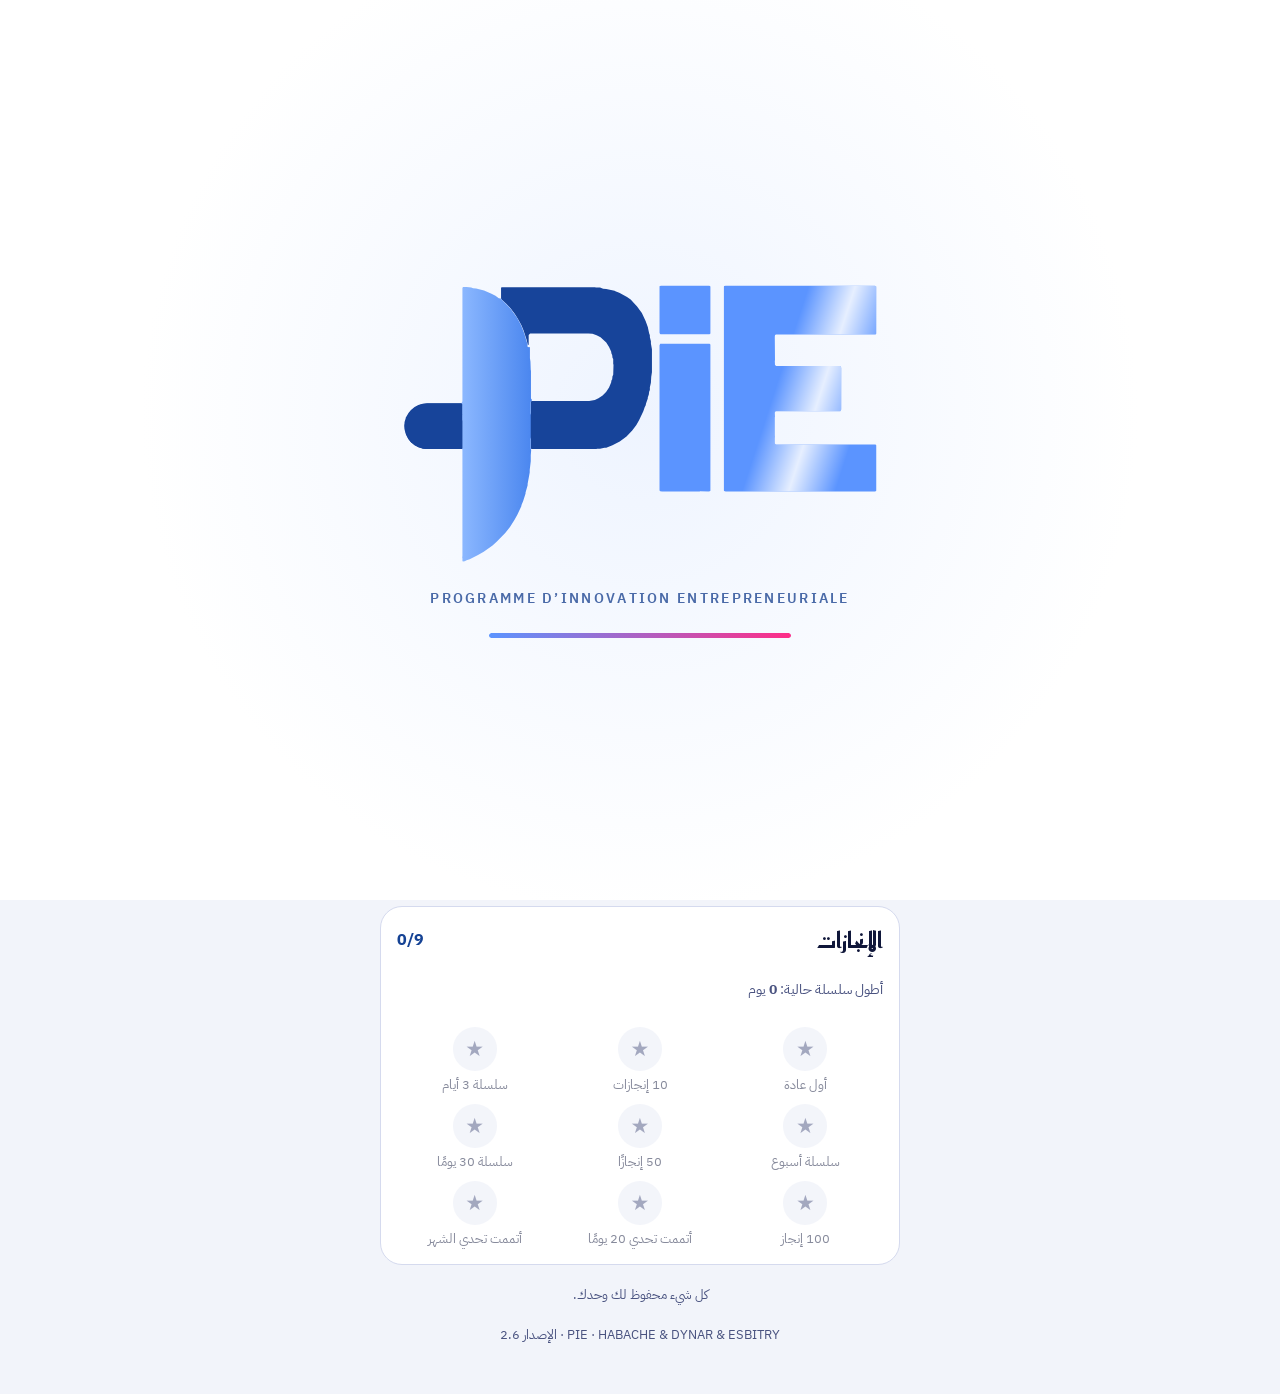
==== commit dc589048: "Add files via upload" ====
--- a/index.html
+++ b/index.html
@@ -624,6 +624,7 @@
 </div>
 <div class="app" id="app" dir="rtl" lang="ar">
   <header class="head">
+    <button type="button" class="menu-btn acct" id="acctbtn" data-act="portal-open" aria-label="الأساتذة والمتدربون"><svg viewBox="0 0 24 24" aria-hidden="true"><circle cx="12" cy="8.5" r="3.6"/><path d="M5 20c.7-3.6 3.6-5.4 7-5.4s6.3 1.8 7 5.4"/></svg><b class="ini" aria-hidden="true"></b></button>
     <button class="menu-btn" id="menubtn" data-act="open-menu" aria-label="القائمة" aria-expanded="false"><svg viewBox="0 0 24 24" aria-hidden="true"><path d="M4 7h16M4 12h16M4 17h16"/></svg></button>
     <p class="date" id="date"></p>
     <h1 class="logo"><svg viewBox="0 0 745 440" role="img" aria-label="PIE"><defs><linearGradient id="G2" x1="0" y1="0" x2="1" y2="1"><stop offset="0" stop-color="#8DBBFF"/><stop offset="1" stop-color="#3F7DEB"/></linearGradient></defs><path class="pd" fill-rule="evenodd" d="M41 192H155V12H300C360 12 392 52 392 128C392 210 355 265 300 265H41C21 265 5 249 5 229C5 209 21 192 41 192ZM200 85H290C312 85 330 103 330 136C330 170 312 188 290 188H200Z"/><path fill="url(#G2)" d="M95 12C165 12 202 70 202 150L202 262C202 350 170 412 95 440Z"/><g class="pl"><rect x="403" y="10" width="79" height="75"/><rect x="403" y="100" width="79" height="230"/><path d="M503 10H740V85H582V135H685V205H582V257H740V330H503Z"/></g></svg></h1>
@@ -639,6 +640,7 @@
 
   <div class="panel" id="p-today" role="tabpanel" aria-labelledby="t-today">
     <div id="hol" aria-live="polite"></div>
+    <div id="gate"></div>
     <section class="today" id="today" aria-live="polite"></section>
     <section aria-labelledby="hl">
       <div class="sec"><h2 id="hl">مهام اليوم</h2><span id="count"></span></div>
@@ -653,6 +655,7 @@
       </form>
       <div id="sug"></div>
     </section>
+    <section class="card" id="ach" aria-live="polite"></section>
   </div>
 
   <div class="panel" id="p-challenges" role="tabpanel" aria-labelledby="t-challenges" hidden></div>
@@ -754,6 +757,11 @@
   <p class="sub" id="holinfo"></p>
   <p class="sub" id="holmsg" role="status"></p>
   <button type="button" class="btn ghost" id="holtest" data-act="hol-test" hidden>تجربة إشعار</button>
+        <div class="setrow" style="margin-top:14px"><span class="setlab">تذكير يومي بالعادات</span>
+          <button type="button" class="sw" id="dailysw" role="switch" aria-checked="false" aria-label="تذكير يومي بالعادات" data-x="daily-toggle" dir="ltr"><span class="sw-knob"></span></button></div>
+        <div class="setrow" style="margin-top:8px"><label class="setlab" for="dailyt">وقت التذكير</label><input type="time" id="dailyt" value="20:00" data-x="daily-time"></div>
+        <p class="sub">إشعار مرة في اليوم إذا لم تنجز عاداتك</p>
+        <p class="sub" id="dailymsg" role="status"></p>
       </div></div></div>
     </section>
     <section class="acc" data-g="tools" style="--n:2">
@@ -774,6 +782,8 @@
       <div class="acc-b" id="acc-support" role="region" aria-labelledby="acch-support"><div class="acc-in"><div class="acc-pad">
         <a class="trow" href="https://t.me/PIE_SUPPORT" target="_blank" rel="noopener noreferrer"><i class="ti"><svg viewBox="0 0 24 24" aria-hidden="true"><path d="M21 3L3 10.5l6 2.5 2.5 6L21 3zM9 13l5-4"/></svg></i><span>تواصل مع الدعم</span><svg class="go" viewBox="0 0 24 24" aria-hidden="true"><path d="M9 6l6 6-6 6"/></svg></a>
         <p class="sub">أبلغ عن مشكلة أو اقترح تحسينًا</p>
+        <button type="button" class="trow" data-x="onb-open"><i class="ti"><svg viewBox="0 0 24 24" aria-hidden="true"><circle cx="12" cy="12" r="9"/><path d="M12 8v.01M11 12h1v4h1"/></svg></i><span>جولة تعريفية</span><svg class="go" viewBox="0 0 24 24" aria-hidden="true"><path d="M9 6l6 6-6 6"/></svg></button>
+        <a class="trow" href="privacy.html" target="_blank" rel="noopener"><i class="ti"><svg viewBox="0 0 24 24" aria-hidden="true"><path d="M12 3l7 3v5c0 5-3 8-7 10-4-2-7-5-7-10V6z"/></svg></i><span>سياسة الخصوصية</span><svg class="go" viewBox="0 0 24 24" aria-hidden="true"><path d="M9 6l6 6-6 6"/></svg></a>
       </div></div></div>
     </section>
   </div>
@@ -1089,6 +1099,42 @@
     "حجم الملف كبير جدًا للإرسال.": ["The file is too large to send.", "Le fichier est trop volumineux pour être envoyé."],
     "صفحة": ["Page", "Page"]
   });
+  Object.assign(D, {
+    "تذكير يومي بالعادات": ["Daily habit reminder", "Rappel quotidien des habitudes"],
+    "وقت التذكير": ["Reminder time", "Heure du rappel"],
+    "إشعار مرة في اليوم إذا لم تنجز عاداتك": ["One notification a day if your habits aren’t done", "Une notification par jour si tes habitudes ne sont pas faites"],
+    "جولة تعريفية": ["App tour", "Visite guidée"],
+    "سياسة الخصوصية": ["Privacy policy", "Politique de confidentialité"],
+    "الإنجازات": ["Achievements", "Réussites"],
+    "أطول سلسلة حالية": ["Longest current streak", "Plus longue série actuelle"],
+    "أول عادة": ["First habit", "Première habitude"],
+    "10 إنجازات": ["10 check-ins", "10 validations"],
+    "سلسلة 3 أيام": ["3-day streak", "Série de 3 jours"],
+    "سلسلة أسبوع": ["7-day streak", "Série de 7 jours"],
+    "50 إنجازًا": ["50 check-ins", "50 validations"],
+    "سلسلة 30 يومًا": ["30-day streak", "Série de 30 jours"],
+    "100 إنجاز": ["100 check-ins", "100 validations"],
+    "أتممت تحدي 20 يومًا": ["20-day challenge done", "Défi de 20 jours terminé"],
+    "أتممت تحدي الشهر": ["Month challenge done", "Défi du mois terminé"],
+    "تم تفعيل التذكير اليومي": ["Daily reminder is on", "Rappel quotidien activé"],
+    "تم إيقاف التذكير اليومي": ["Daily reminder is off", "Rappel quotidien désactivé"],
+    "لم تنجز عاداتك اليوم بعد. دقيقة واحدة تكفي.": ["You haven’t finished today’s habits yet. One minute is enough.", "Tu n’as pas encore terminé tes habitudes du jour. Une minute suffit."],
+    "تخطّي": ["Skip", "Passer"],
+    "التالي": ["Next", "Suivant"],
+    "ابدأ": ["Start", "Commencer"],
+    "هل أنت متدرب في معهد؟": ["Are you a trainee at an institute?", "Es-tu stagiaire dans un institut ?"],
+    "سجّل الدخول لتنضم إلى قسمك ويتابع أستاذك تقدمك.": ["Sign in to join your section so your teacher can follow your progress.", "Connecte-toi pour rejoindre ta classe et que ton enseignant suive ta progression."],
+    "تسجيل الدخول": ["Sign in", "Se connecter"],
+    "تسجيل الدخول (متدرب أو أستاذ)": ["Sign in (trainee or teacher)", "Se connecter (stagiaire ou enseignant)"],
+    "ابدأ بدون حساب": ["Start without an account", "Commencer sans compte"],
+    "مرحبًا بك في PIE": ["Welcome to PIE", "Bienvenue sur PIE"],
+    "أضف عاداتك، ثم اضغط على النجمة كل يوم عند إنجازها.": ["Add your habits, then tap the star each day when you do them.", "Ajoute tes habitudes, puis touche l’étoile chaque jour quand tu les fais."],
+    "حافظ على سلسلتك": ["Keep your streak", "Garde ta série"],
+    "ابدأ تحدي 20 يومًا، وراقب سلسلتك وإنجازاتك.": ["Start a 20-day challenge and watch your streak and achievements grow.", "Lance un défi de 20 jours et suis ta série et tes réussites."],
+    "مع أستاذك": ["With your teacher", "Avec ton enseignant"],
+    "من الإعدادات ← الأساتذة والمتدربون انضم إلى قسمك وأرسل عملك PDF.": ["In Settings → Teachers and trainees, join your section and send your work as a PDF.", "Dans Paramètres → Enseignants et stagiaires, rejoins ta classe et envoie ton travail en PDF."]
+  });
+  window.PIE_T = function (x) { return t(x); };
   function t(s) { var e = D[s]; return lang === 'ar' || !e ? s : e[lang === 'en' ? 0 : 1]; }
   function tr(root) {
     var w = document.createTreeWalker(root, NodeFilter.SHOW_TEXT), n, a = [];
@@ -1556,6 +1602,7 @@
         left.map(function (s) { return '<button class="chip" data-act="suggest" data-name="' + esc(s) + '">' + esc(s) + '</button>'; }).join('') + '</div>'
       : '';
     renderHol();
+    if (window.PIE_X) PIE_X.today();
   }
 
   function itemHtml(it) {
@@ -1874,7 +1921,7 @@
   }
   /* حزمة الأجوبة التي تُرسل إلى أستاذ القسم: كل شيء ما عدا الأقسام الخاصة (قسم الحلم) */
   /* رقم الإصدار: غيّره هنا فقط، وغيّر CACHE في sw.js إلى الرقم نفسه */
-  window.PIE_VERSION = '2.1';
+  window.PIE_VERSION = '2.6';
   Array.prototype.forEach.call(document.querySelectorAll('.ver'), function (e) { e.textContent = window.PIE_VERSION; });
   window.PIE_STATE = function () { return state; };
   window.PIE_PACK = function (st) {
@@ -2600,6 +2647,7 @@
   })();
 })();
 </script>
+<script src="extras.js"></script>
 <script>if('serviceWorker' in navigator){window.addEventListener('load',function(){try{navigator.serviceWorker.register('./sw.js')}catch(e){}})}</script>
 </body>
 </html>
